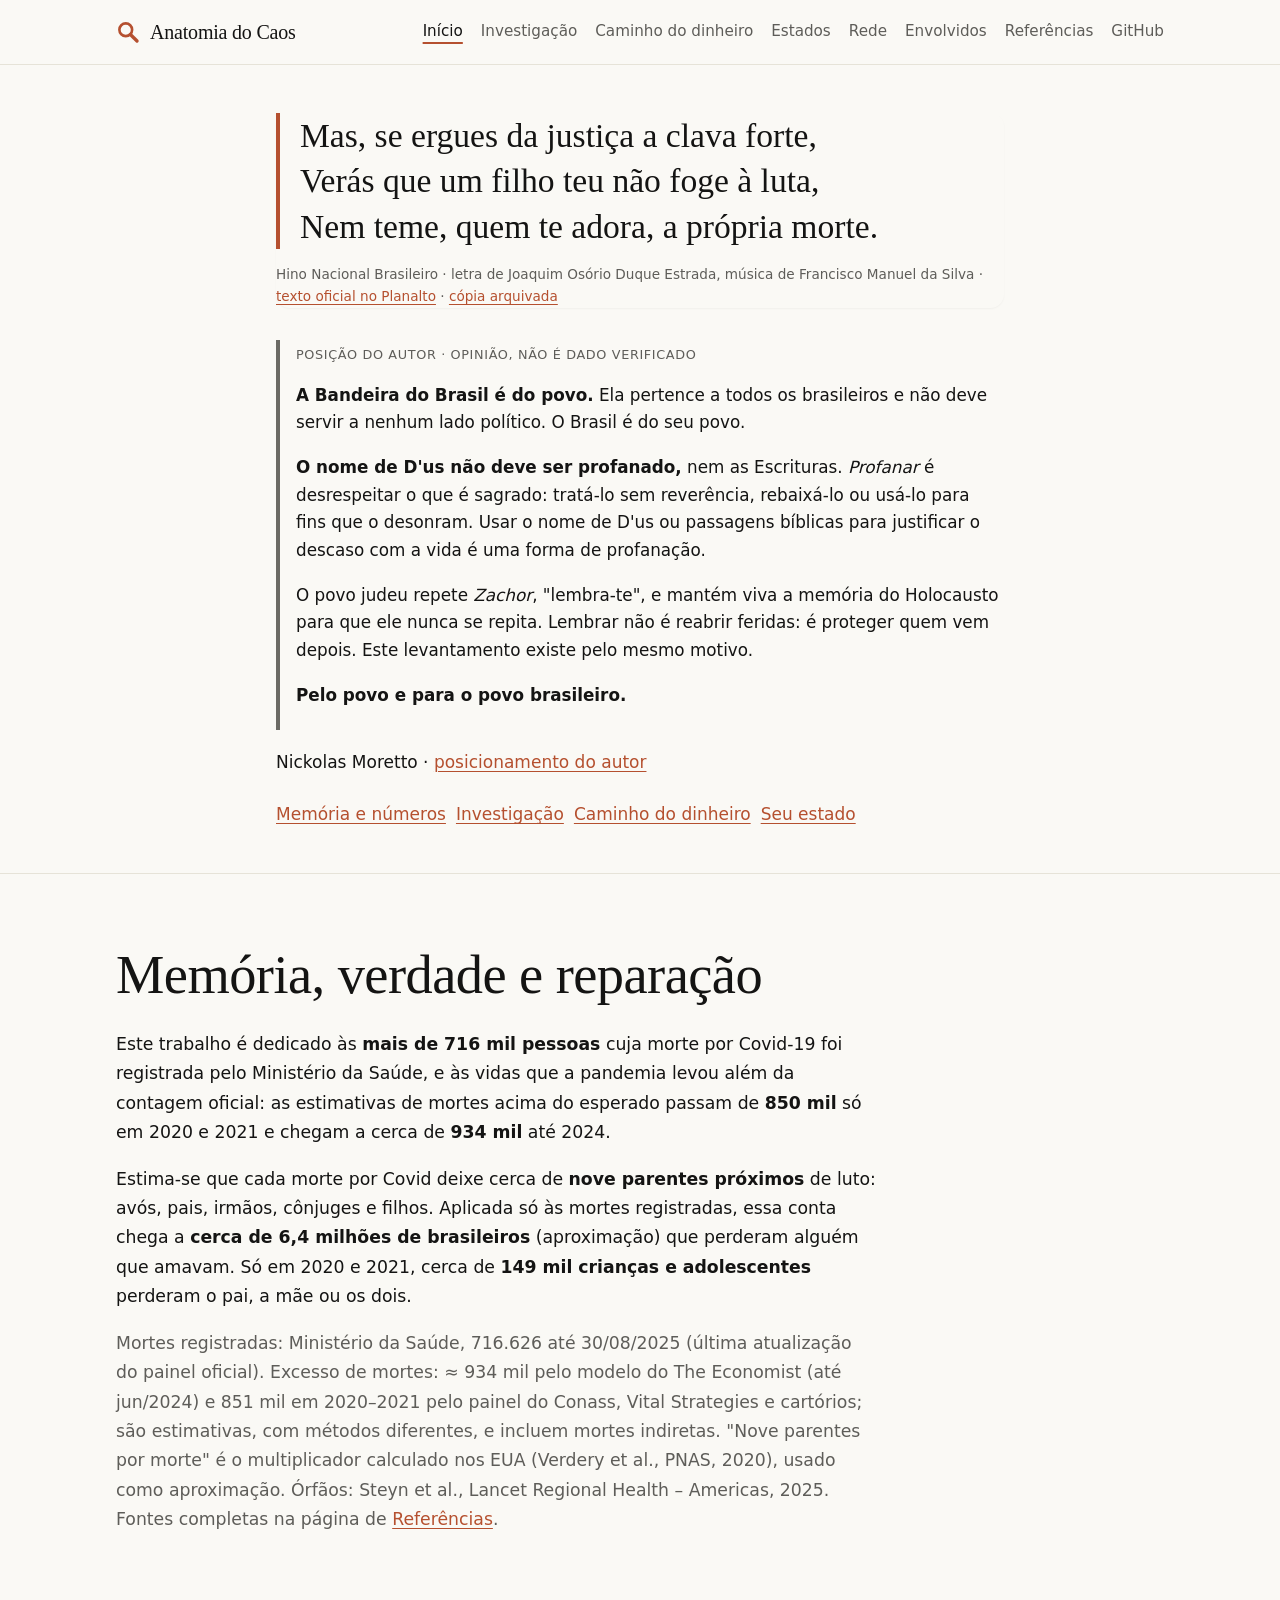
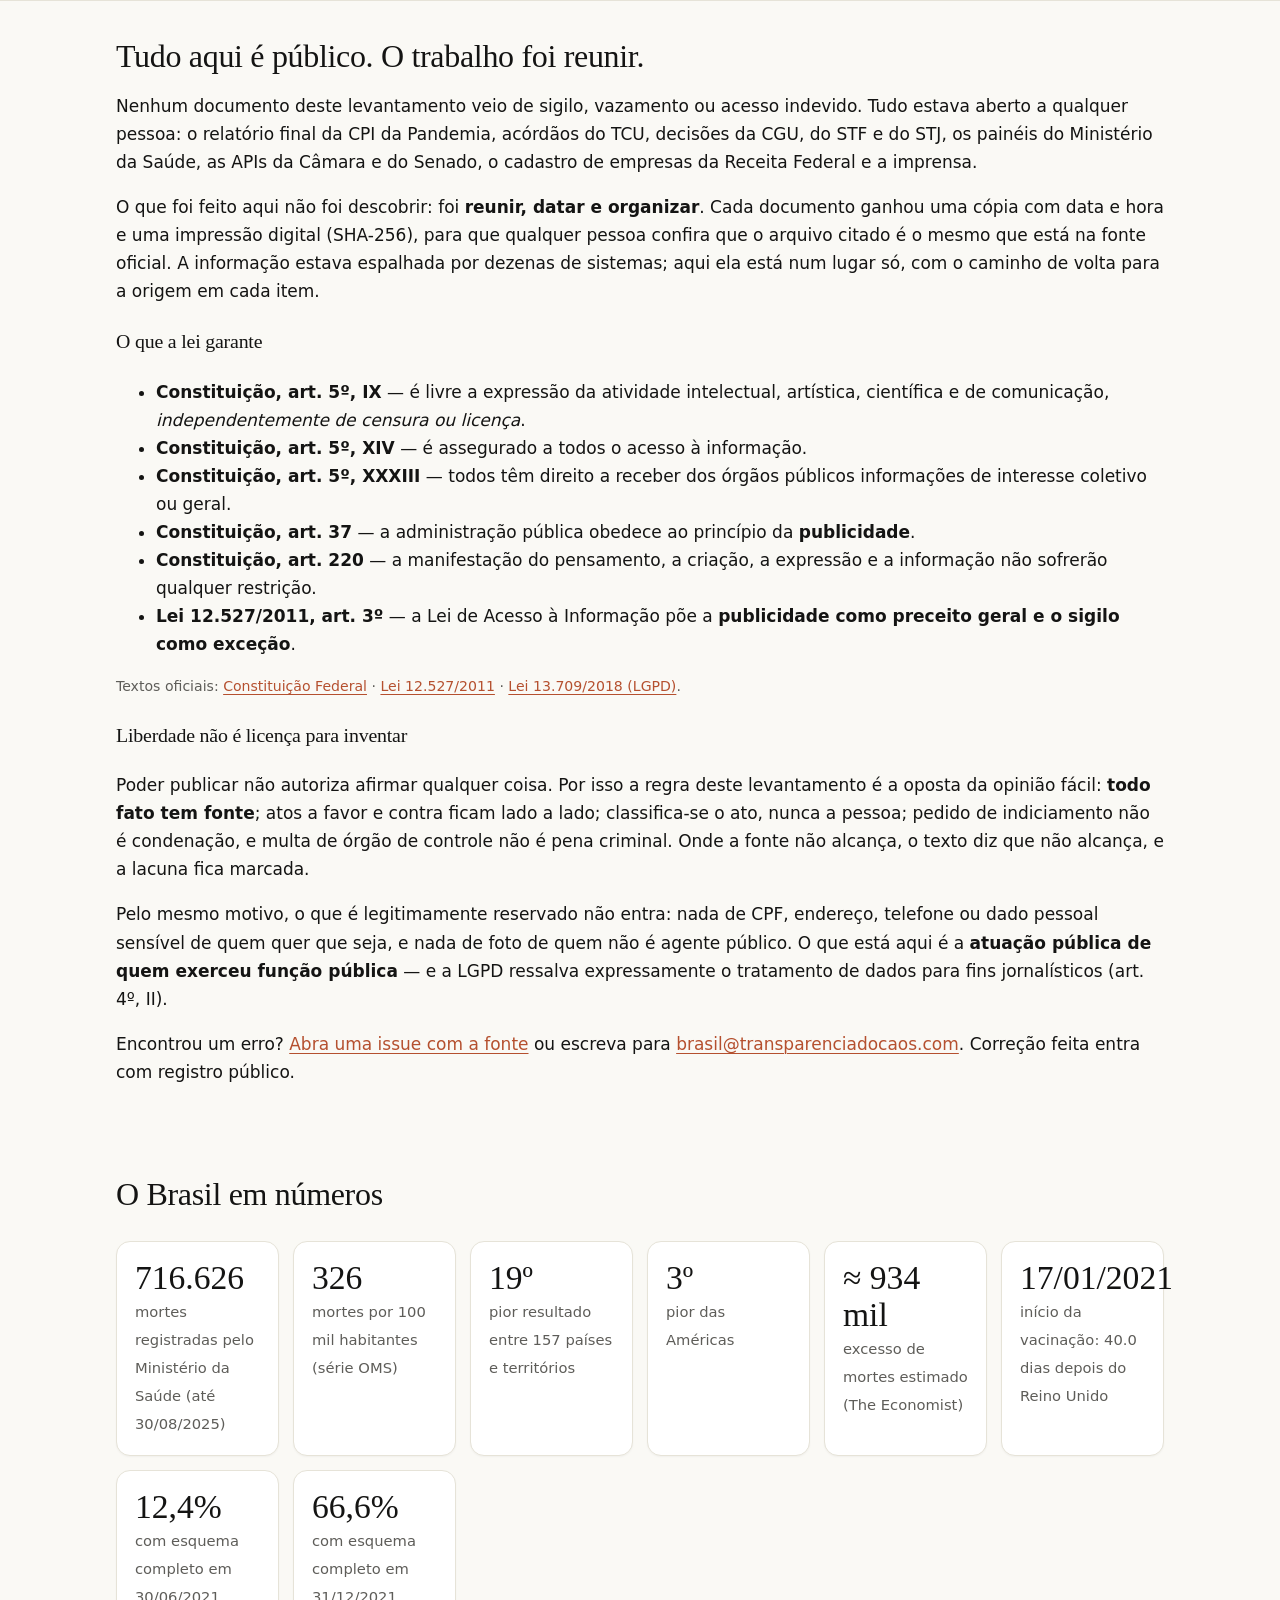
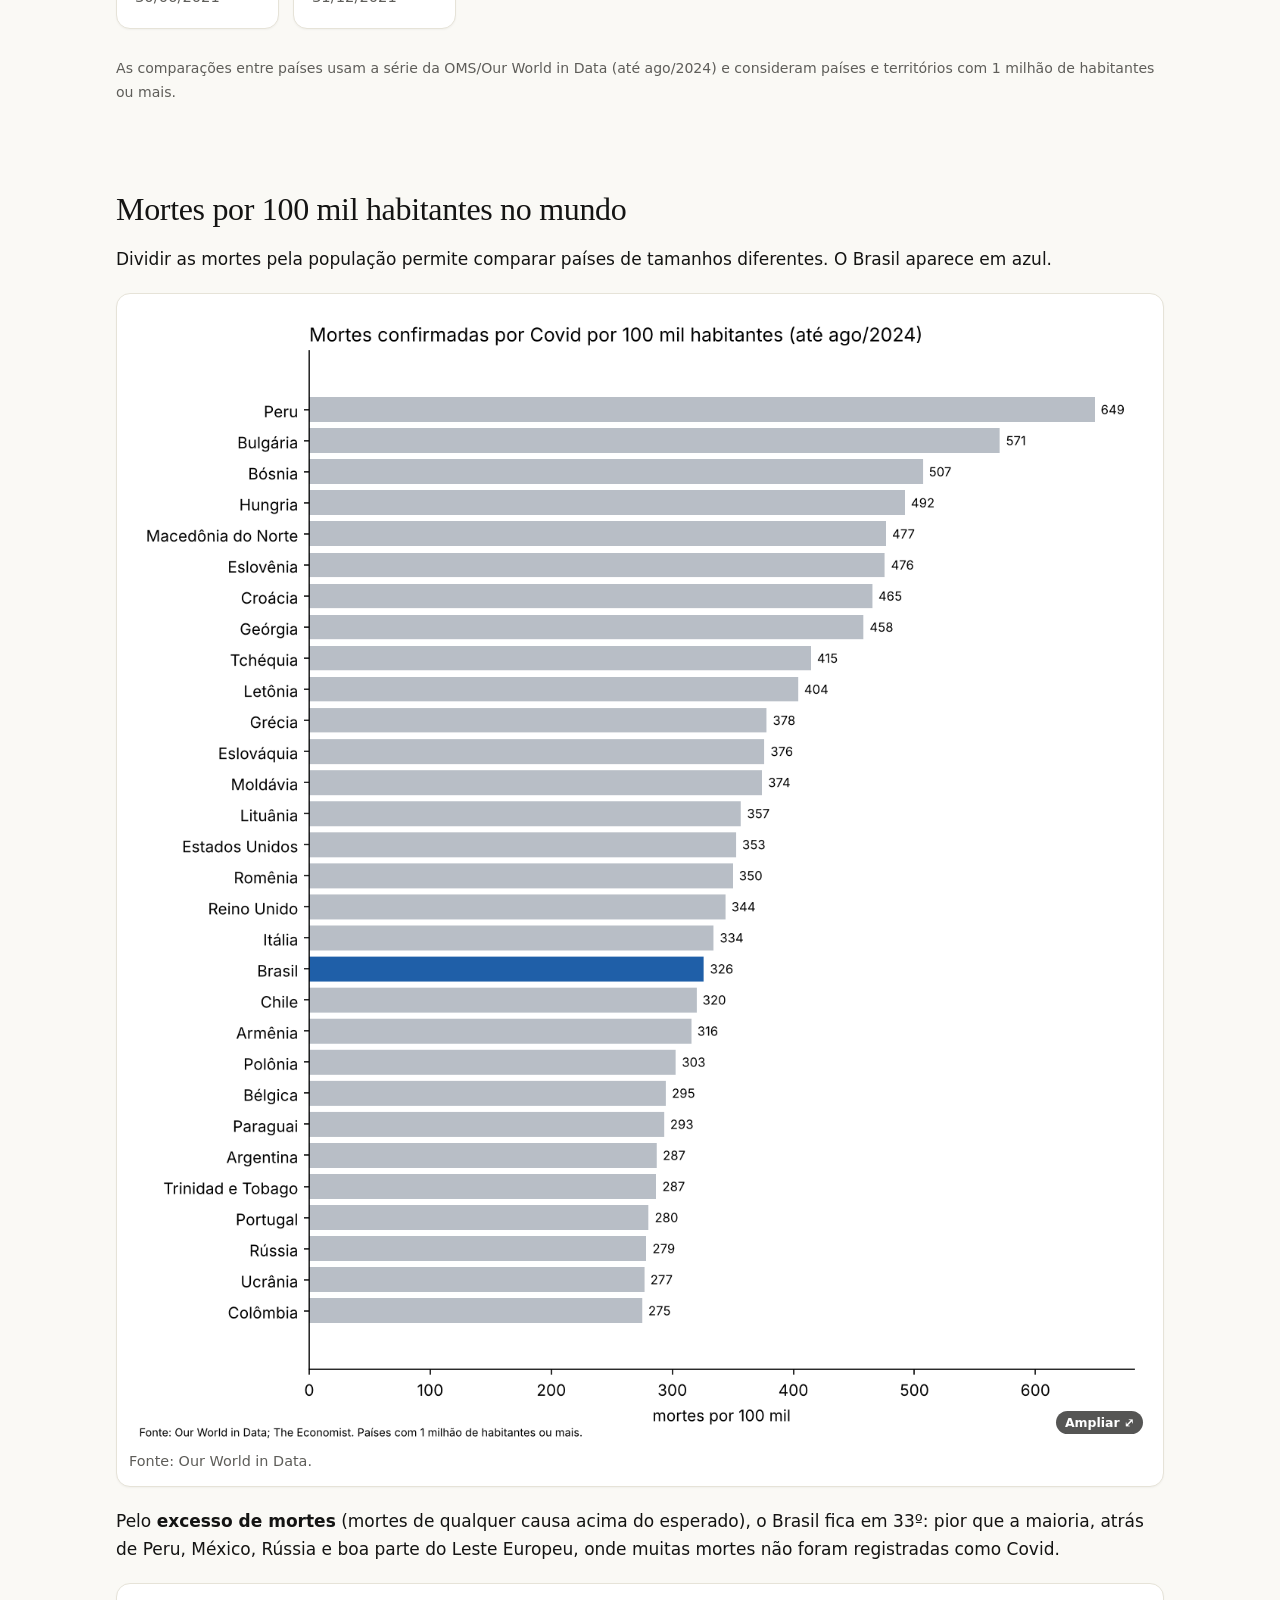
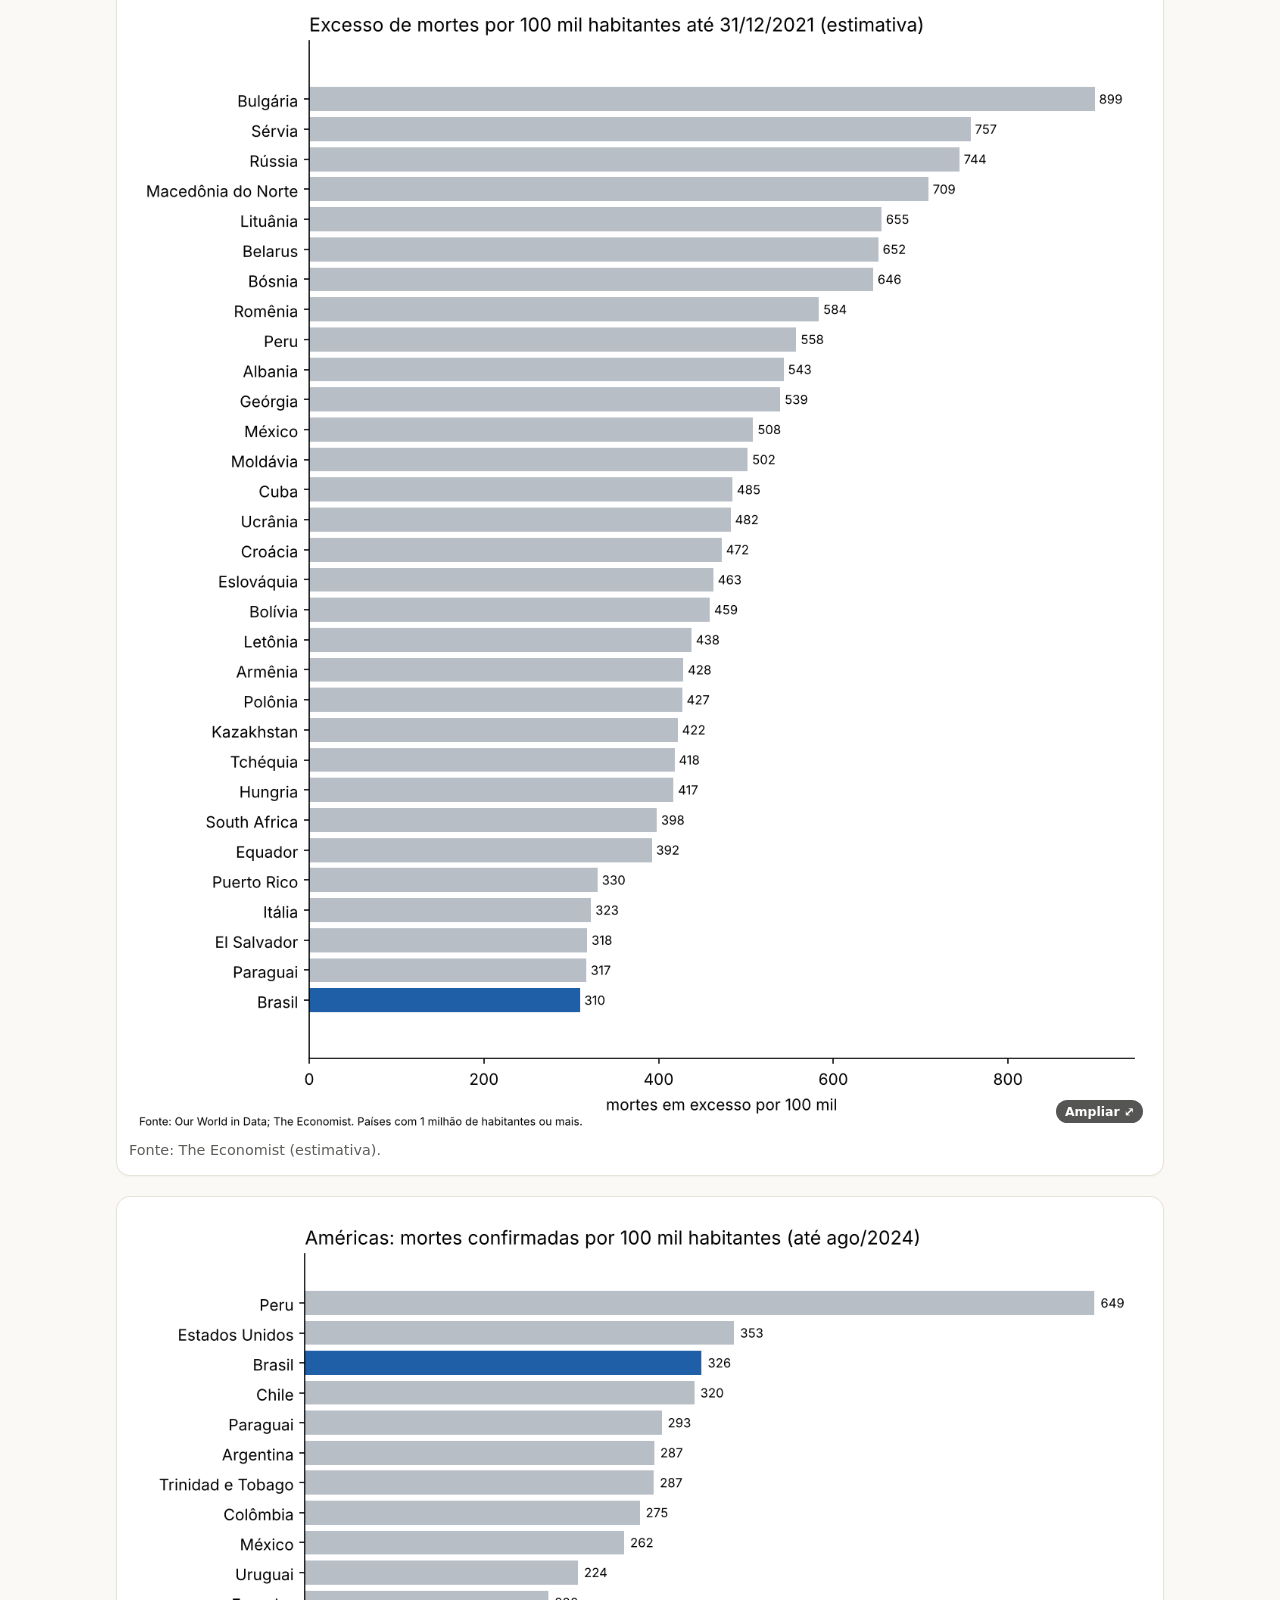
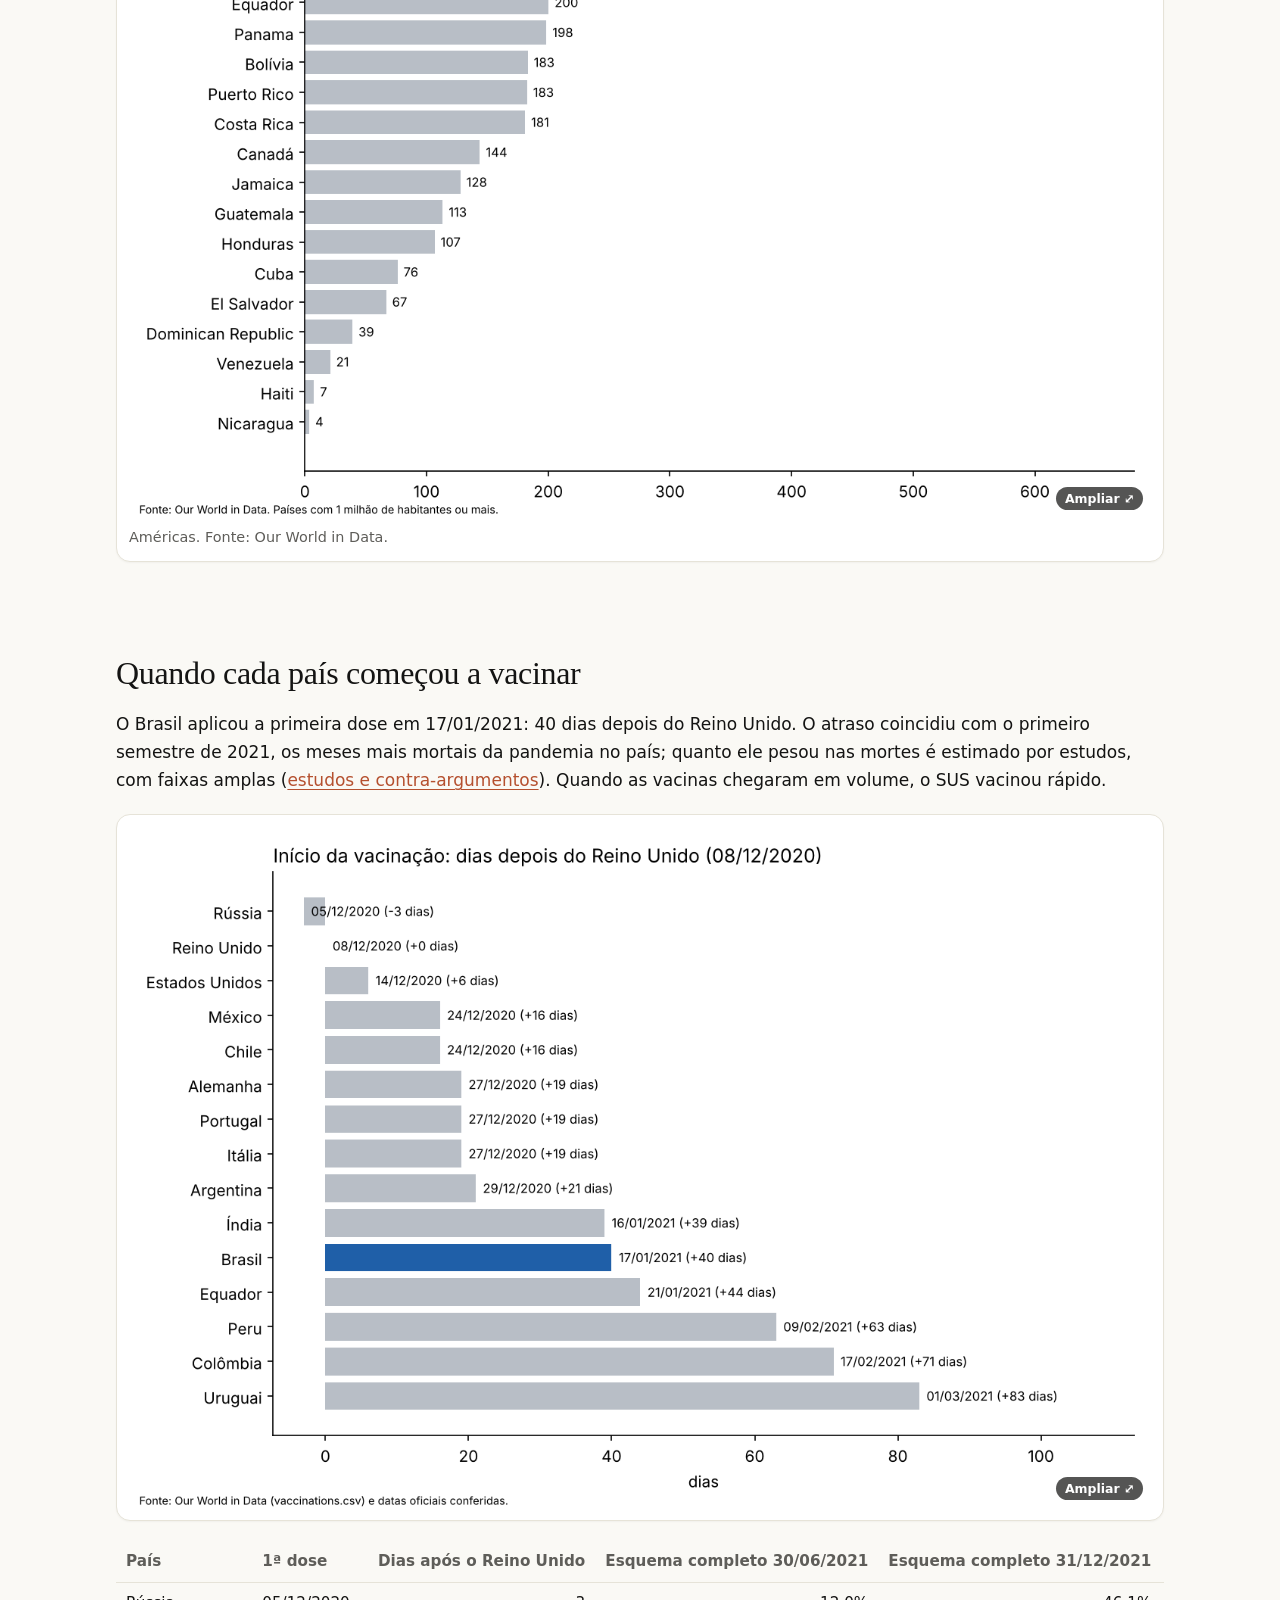
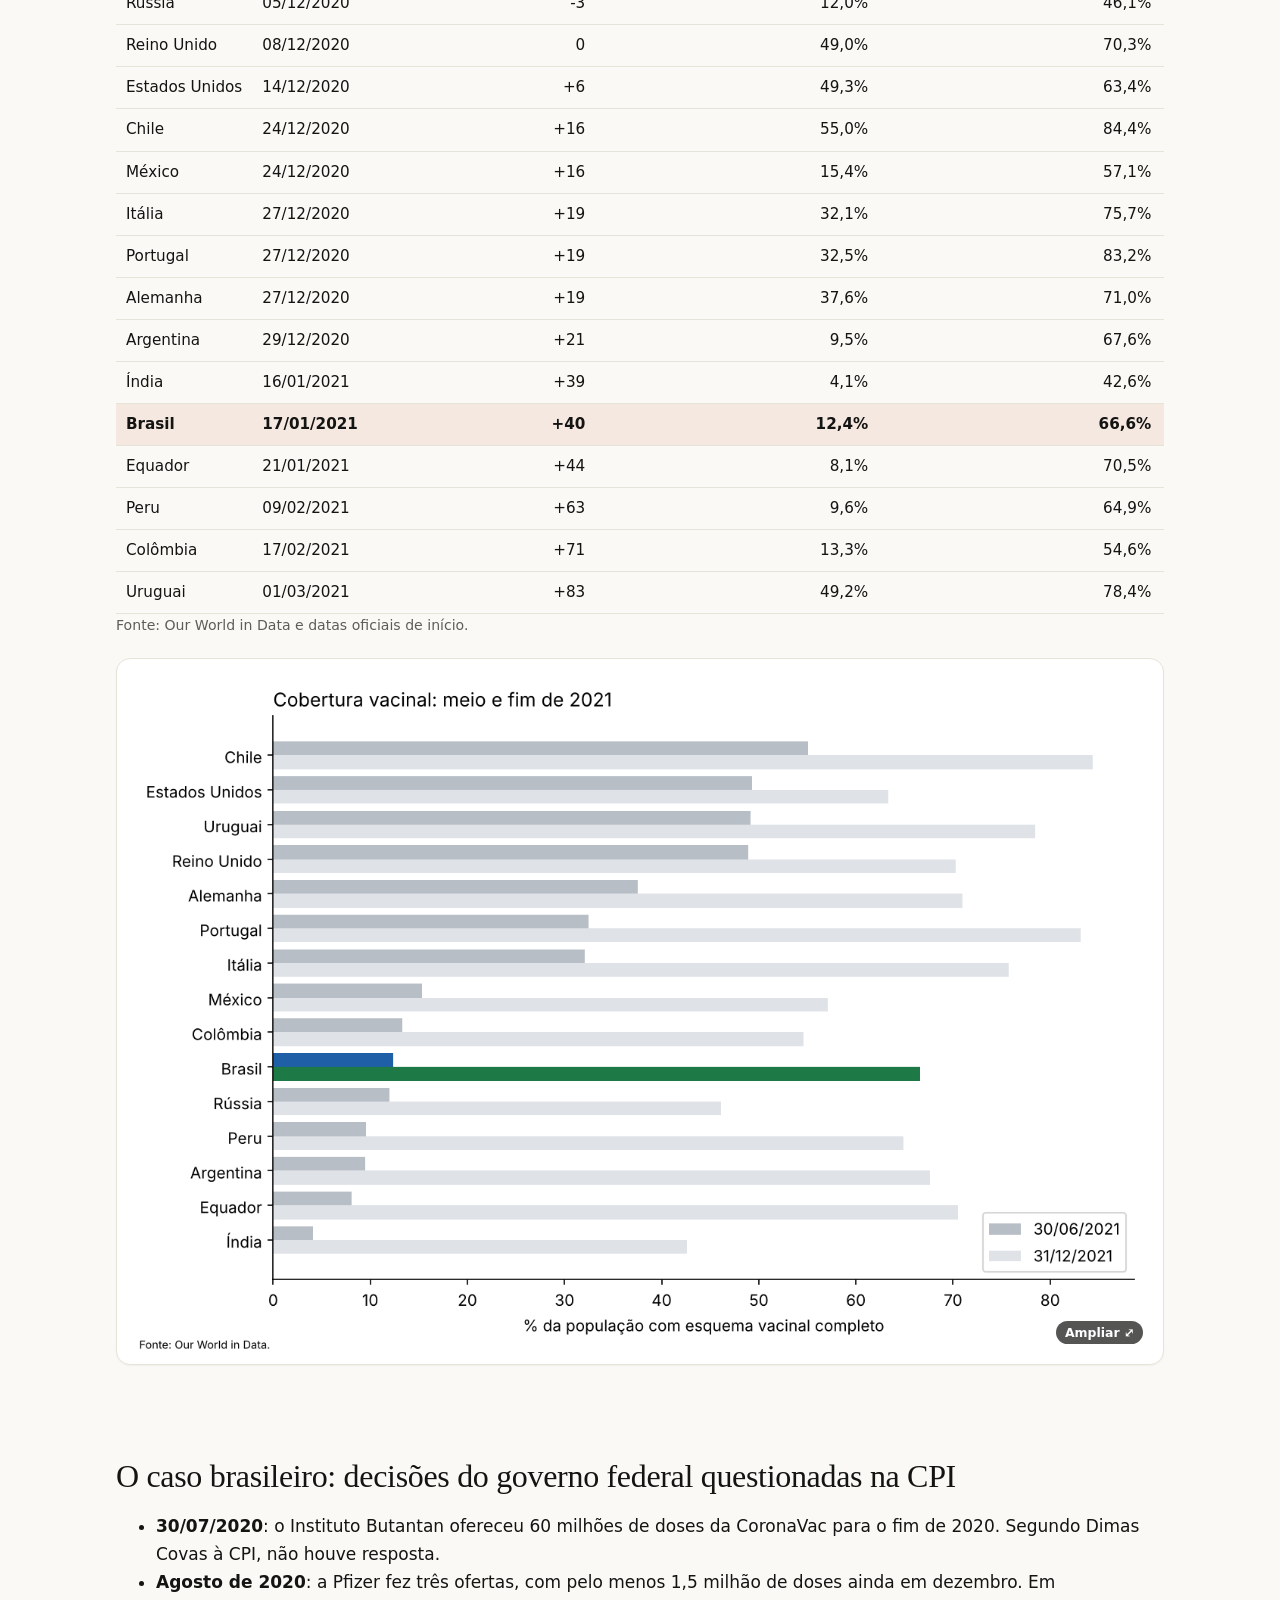
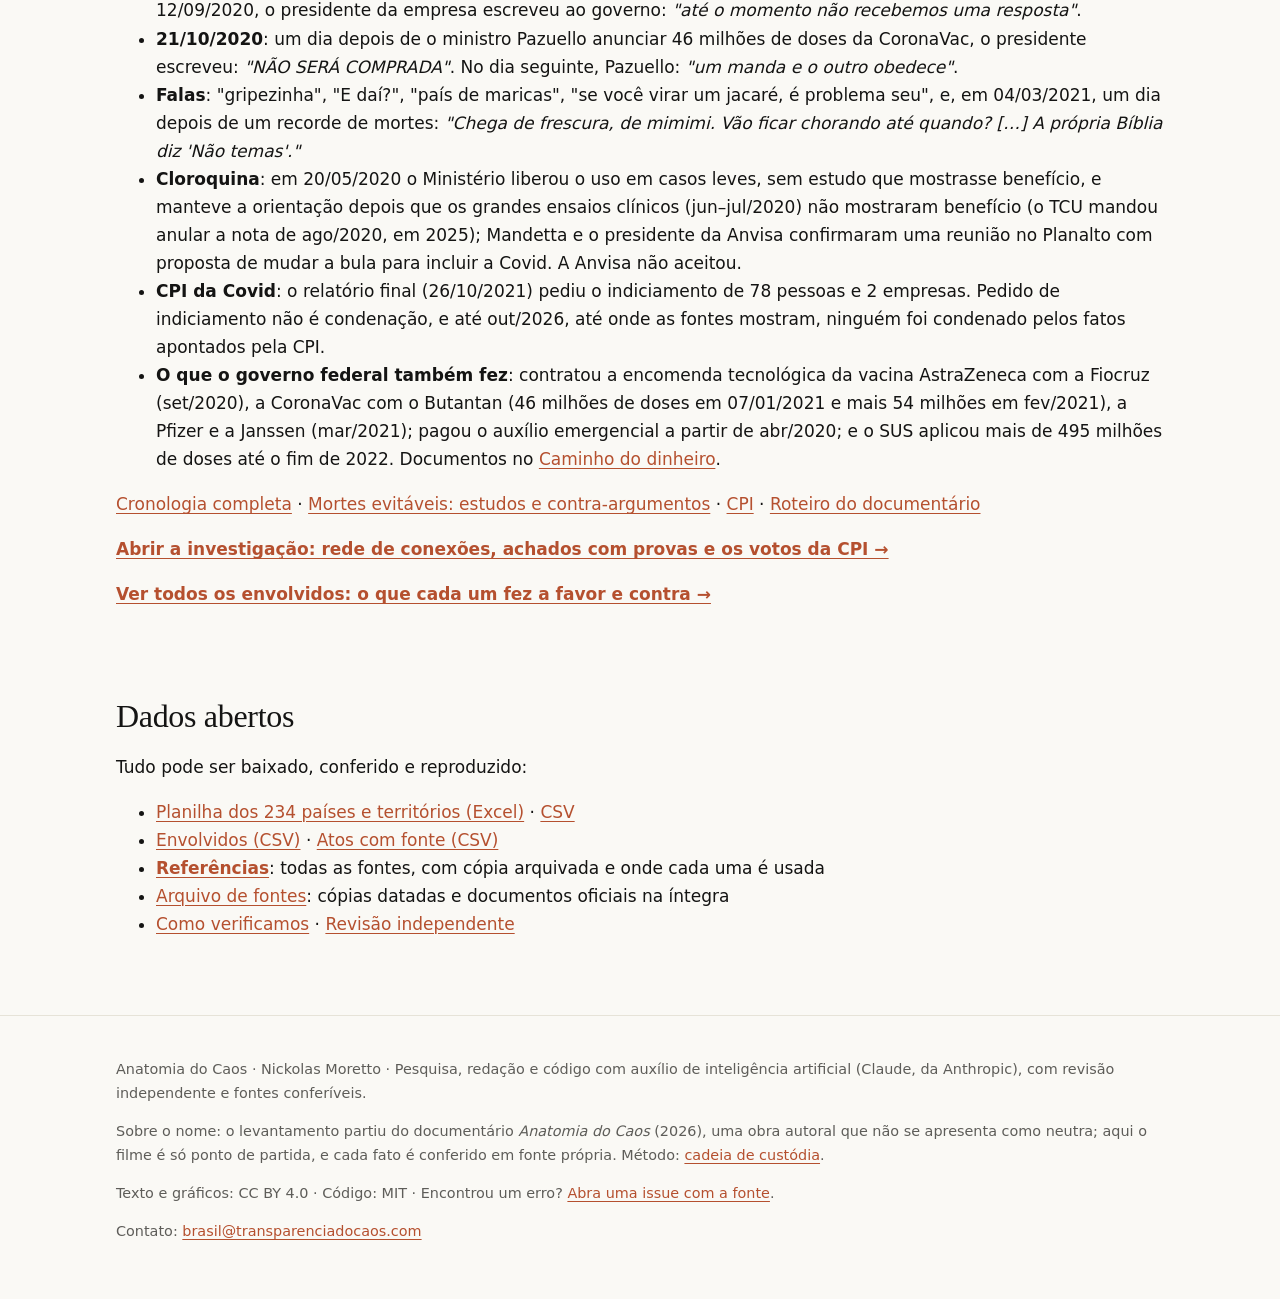
==== index.html @ c79d6301 "Home: seção sobre dados públicos, liberdade de expressão e de informação Responde ao ponto central d" ====
<!doctype html>
<html lang="pt-BR">
<head>
<meta charset="utf-8">
<meta name="viewport" content="width=device-width, initial-scale=1">
<title>Anatomia do Caos — a Covid-19 no Brasil em dados públicos</title>
<meta name="description" content="Memória, verdade e reparação: dados abertos, gráficos e fontes sobre a Covid-19 no Brasil e as decisões do governo federal na pandemia.">
<meta property="og:type" content="website">
<meta property="og:site_name" content="Anatomia do Caos">
<meta property="og:title" content="Anatomia do Caos — a Covid-19 no Brasil em dados públicos">
<meta property="og:description" content="Memória, verdade e reparação: dados abertos, gráficos e fontes sobre a Covid-19 no Brasil e as decisões do governo federal na pandemia.">
<meta property="og:url" content="https://transparenciadocaos.com/">
<meta property="og:image" content="https://transparenciadocaos.com/assets/marca/compartilhar.png">
<meta property="og:image:width" content="1200">
<meta property="og:image:height" content="630">
<meta property="og:image:alt" content="Lupa e o nome Anatomia do Caos sobre fundo claro">
<meta name="twitter:card" content="summary_large_image">
<link rel="canonical" href="https://transparenciadocaos.com/">
<link rel="icon" href="assets/marca/favicon.svg" type="image/svg+xml">
<link rel="stylesheet" href="assets/css/estilo.css">
<script type="application/ld+json">
{
 "@context": "https://schema.org",
 "@graph": [
  {
   "@type": "WebSite",
   "@id": "https://transparenciadocaos.com/#site",
   "url": "https://transparenciadocaos.com/",
   "name": "Anatomia do Caos",
   "alternateName": "Transparência do Caos",
   "inLanguage": "pt-BR",
   "description": "Memória, verdade e reparação: dados abertos, gráficos e fontes sobre a Covid-19 no Brasil e as decisões do governo federal na pandemia.",
   "publisher": {
    "@id": "https://transparenciadocaos.com/#org"
   }
  },
  {
   "@type": "Organization",
   "name": "Anatomia do Caos",
   "url": "https://transparenciadocaos.com/",
   "email": "brasil@transparenciadocaos.com",
   "logo": "https://transparenciadocaos.com/assets/marca/compartilhar.png",
   "sameAs": [
    "https://github.com/nk-ls/anatomia-do-caos",
    "https://github.com/nk-ls/anatomia-do-caos-fontes"
   ],
   "@id": "https://transparenciadocaos.com/#org",
   "founder": {
    "@type": "Person",
    "name": "Nickolas Moretto",
    "url": "https://github.com/nk-ls",
    "email": "brasil@transparenciadocaos.com"
   }
  },
  {
   "@type": "Dataset",
   "name": "Anatomia do Caos — dados abertos da Covid-19 no Brasil",
   "description": "Pessoas, atos com fonte, rede de conexões, caminho do dinheiro, empresas (Receita Federal), mortes e vacinação por estado. Cada dado tem fonte pública e cópia arquivada com SHA-256.",
   "url": "https://transparenciadocaos.com/",
   "license": "https://github.com/nk-ls/anatomia-do-caos",
   "creator": {
    "@type": "Person",
    "name": "Nickolas Moretto",
    "url": "https://github.com/nk-ls",
    "email": "brasil@transparenciadocaos.com"
   },
   "isAccessibleForFree": true,
   "inLanguage": "pt-BR",
   "spatialCoverage": "Brasil",
   "temporalCoverage": "2020/2025",
   "dateModified": "2026-10-25",
   "distribution": [
    {
     "@type": "DataDownload",
     "encodingFormat": "text/csv",
     "contentUrl": "https://transparenciadocaos.com/dados/atos.csv"
    },
    {
     "@type": "DataDownload",
     "encodingFormat": "text/csv",
     "contentUrl": "https://transparenciadocaos.com/dados/pessoas.csv"
    },
    {
     "@type": "DataDownload",
     "encodingFormat": "text/csv",
     "contentUrl": "https://transparenciadocaos.com/dados/estados.csv"
    },
    {
     "@type": "DataDownload",
     "encodingFormat": "text/csv",
     "contentUrl": "https://transparenciadocaos.com/dados/fontes.csv"
    },
    {
     "@type": "DataDownload",
     "encodingFormat": "application/json",
     "contentUrl": "https://transparenciadocaos.com/dados/dinheiro.json"
    },
    {
     "@type": "DataDownload",
     "encodingFormat": "application/json",
     "contentUrl": "https://transparenciadocaos.com/dados/rede.json"
    },
    {
     "@type": "DataDownload",
     "encodingFormat": "application/json",
     "contentUrl": "https://transparenciadocaos.com/dados/empresas.json"
    }
   ]
  }
 ]
}
</script>
</head>
<body>
<header class="topo">
  <div class="conteiner">
    <a class="marca" href="index.html">Anatomia do Caos</a>
    <nav class="nav" aria-label="Principal">
      <a href="index.html" aria-current="page">Início</a>
      <a href="investigacao.html">Investigação</a>
      <a href="dinheiro.html">Caminho do dinheiro</a>
      <a href="estados.html">Estados</a>
      <a href="rede.html">Rede</a>
      <a href="envolvidos.html">Envolvidos</a>
      <a href="referencias.html">Referências</a>
      <a href="https://github.com/nk-ls/anatomia-do-caos">GitHub</a>
    </nav>
  </div>
</header>

<main>
<section class="abertura" aria-label="Abertura">
  <div class="conteiner">
    <figure class="hino">
      <blockquote lang="pt-BR">
        <p>Mas, se ergues da justiça a clava forte,<br>
        Verás que um filho teu não foge à luta,<br>
        Nem teme, quem te adora, a própria morte.</p>
      </blockquote>
      <figcaption>Hino Nacional Brasileiro · letra de Joaquim Osório Duque Estrada, música de Francisco Manuel da Silva · <a href="https://www.planalto.gov.br/ccivil_03/constituicao/hino.htm">texto oficial no Planalto</a> · <a href="https://github.com/nk-ls/anatomia-do-caos-fontes/tree/main/arquivo/planalto-gov-br-ccivil-03-constituicao-hino-htm-c3f21cdc">cópia arquivada</a></figcaption>
    </figure>
    <div class="opiniao" role="note"><p class="opiniao-rotulo">Posição do autor · opinião, não é dado verificado</p>
    <p><strong>A Bandeira do Brasil é do povo.</strong> Ela pertence a todos os brasileiros e não deve servir a nenhum lado político. O Brasil é do seu povo.</p>
    <p><strong>O nome de D'us não deve ser profanado,</strong> nem as Escrituras. <em>Profanar</em> é desrespeitar o que é sagrado: tratá-lo sem reverência, rebaixá-lo ou usá-lo para fins que o desonram. Usar o nome de D'us ou passagens bíblicas para justificar o descaso com a vida é uma forma de profanação.</p>
    <p>O povo judeu repete <em>Zachor</em>, "lembra-te", e mantém viva a memória do Holocausto para que ele nunca se repita. Lembrar não é reabrir feridas: é proteger quem vem depois. Este levantamento existe pelo mesmo motivo.</p>
    <p><strong>Pelo povo e para o povo brasileiro.</strong></p>
    </div>
    <p class="assinatura">Nickolas Moretto · <a href="https://github.com/nk-ls/anatomia-do-caos/blob/main/docs/posicionamento-do-autor.md">posicionamento do autor</a></p>
    <p class="abertura-acoes"><a class="botao-claro" href="#memoria">Memória e números</a> <a class="botao-claro" href="investigacao.html">Investigação</a> <a class="botao-claro" href="dinheiro.html">Caminho do dinheiro</a> <a class="botao-claro" href="estados.html">Seu estado</a></p>
  </div>
</section>

<div class="memoria" id="memoria">
  <div class="conteiner">
    <h1>Memória, verdade e reparação</h1>
    <p>Este trabalho é dedicado às <strong>mais de 716 mil pessoas</strong> cuja morte por Covid-19 foi registrada pelo Ministério da Saúde, e às vidas que a pandemia levou além da contagem oficial: as estimativas de mortes acima do esperado passam de <strong>850 mil</strong> só em 2020 e 2021 e chegam a cerca de <strong>934 mil</strong> até 2024.</p>
    <p>Estima-se que cada morte por Covid deixe cerca de <strong>nove parentes próximos</strong> de luto: avós, pais, irmãos, cônjuges e filhos. Aplicada só às mortes registradas, essa conta chega a <strong>cerca de 6,4 milhões de brasileiros</strong> (aproximação) que perderam alguém que amavam. Só em 2020 e 2021, cerca de <strong>149 mil crianças e adolescentes</strong> perderam o pai, a mãe ou os dois.</p>
    <p class="nota">Mortes registradas: Ministério da Saúde, 716.626 até 30/08/2025 (última atualização do painel oficial). Excesso de mortes: ≈ 934 mil pelo modelo do The Economist (até jun/2024) e 851 mil em 2020–2021 pelo painel do Conass, Vital Strategies e cartórios; são estimativas, com métodos diferentes, e incluem mortes indiretas. "Nove parentes por morte" é o multiplicador calculado nos EUA (Verdery et al., PNAS, 2020), usado como aproximação. Órfãos: Steyn et al., Lancet Regional Health – Americas, 2025. Fontes completas na página de <a href="referencias.html">Referências</a>.</p>
  </div>
</div>

<div class="conteiner">
  <section id="publico" aria-labelledby="t-publico">
    <h2 id="t-publico">Tudo aqui &eacute; p&uacute;blico. O trabalho foi reunir.</h2>

    <p>Nenhum documento deste levantamento veio de sigilo, vazamento ou acesso indevido. Tudo estava aberto a qualquer pessoa: o relat&oacute;rio final da CPI da Pandemia, ac&oacute;rd&atilde;os do TCU, decis&otilde;es da CGU, do STF e do STJ, os pain&eacute;is do Minist&eacute;rio da Sa&uacute;de, as APIs da C&acirc;mara e do Senado, o cadastro de empresas da Receita Federal e a imprensa.</p>

    <p>O que foi feito aqui n&atilde;o foi descobrir: foi <strong>reunir, datar e organizar</strong>. Cada documento ganhou uma c&oacute;pia com data e hora e uma impress&atilde;o digital (SHA-256), para que qualquer pessoa confira que o arquivo citado &eacute; o mesmo que est&aacute; na fonte oficial. A informa&ccedil;&atilde;o estava espalhada por dezenas de sistemas; aqui ela est&aacute; num lugar s&oacute;, com o caminho de volta para a origem em cada item.</p>

    <h3>O que a lei garante</h3>

    <ul>
      <li><strong>Constitui&ccedil;&atilde;o, art. 5&ordm;, IX</strong> &mdash; &eacute; livre a express&atilde;o da atividade intelectual, art&iacute;stica, cient&iacute;fica e de comunica&ccedil;&atilde;o, <em>independentemente de censura ou licen&ccedil;a</em>.</li>
      <li><strong>Constitui&ccedil;&atilde;o, art. 5&ordm;, XIV</strong> &mdash; &eacute; assegurado a todos o acesso &agrave; informa&ccedil;&atilde;o.</li>
      <li><strong>Constitui&ccedil;&atilde;o, art. 5&ordm;, XXXIII</strong> &mdash; todos t&ecirc;m direito a receber dos &oacute;rg&atilde;os p&uacute;blicos informa&ccedil;&otilde;es de interesse coletivo ou geral.</li>
      <li><strong>Constitui&ccedil;&atilde;o, art. 37</strong> &mdash; a administra&ccedil;&atilde;o p&uacute;blica obedece ao princ&iacute;pio da <strong>publicidade</strong>.</li>
      <li><strong>Constitui&ccedil;&atilde;o, art. 220</strong> &mdash; a manifesta&ccedil;&atilde;o do pensamento, a cria&ccedil;&atilde;o, a express&atilde;o e a informa&ccedil;&atilde;o n&atilde;o sofrer&atilde;o qualquer restri&ccedil;&atilde;o.</li>
      <li><strong>Lei 12.527/2011, art. 3&ordm;</strong> &mdash; a Lei de Acesso &agrave; Informa&ccedil;&atilde;o p&otilde;e a <strong>publicidade como preceito geral e o sigilo como exce&ccedil;&atilde;o</strong>.</li>
    </ul>

    <p class="nota">Textos oficiais: <a href="https://www.planalto.gov.br/ccivil_03/constituicao/constituicao.htm">Constitui&ccedil;&atilde;o Federal</a> &middot; <a href="https://www.planalto.gov.br/ccivil_03/_ato2011-2014/2011/lei/l12527.htm">Lei 12.527/2011</a> &middot; <a href="https://www.planalto.gov.br/ccivil_03/_ato2015-2018/2018/lei/l13709.htm">Lei 13.709/2018 (LGPD)</a>.</p>

    <h3>Liberdade n&atilde;o &eacute; licen&ccedil;a para inventar</h3>

    <p>Poder publicar n&atilde;o autoriza afirmar qualquer coisa. Por isso a regra deste levantamento &eacute; a oposta da opini&atilde;o f&aacute;cil: <strong>todo fato tem fonte</strong>; atos a favor e contra ficam lado a lado; classifica-se o ato, nunca a pessoa; pedido de indiciamento n&atilde;o &eacute; condena&ccedil;&atilde;o, e multa de &oacute;rg&atilde;o de controle n&atilde;o &eacute; pena criminal. Onde a fonte n&atilde;o alcan&ccedil;a, o texto diz que n&atilde;o alcan&ccedil;a, e a lacuna fica marcada.</p>

    <p>Pelo mesmo motivo, o que &eacute; legitimamente reservado n&atilde;o entra: nada de CPF, endere&ccedil;o, telefone ou dado pessoal sens&iacute;vel de quem quer que seja, e nada de foto de quem n&atilde;o &eacute; agente p&uacute;blico. O que est&aacute; aqui &eacute; a <strong>atua&ccedil;&atilde;o p&uacute;blica de quem exerceu fun&ccedil;&atilde;o p&uacute;blica</strong> &mdash; e a LGPD ressalva expressamente o tratamento de dados para fins jornal&iacute;sticos (art. 4&ordm;, II).</p>

    <p>Encontrou um erro? <a href="https://github.com/nk-ls/anatomia-do-caos/issues">Abra uma issue com a fonte</a> ou escreva para <a href="mailto:brasil@transparenciadocaos.com">brasil@transparenciadocaos.com</a>. Correção feita entra com registro público.</p>
  </section>

  <section aria-labelledby="t-numeros">
    <h2 id="t-numeros">O Brasil em números</h2>
    <div class="numeros" id="numeros"><p class="nota">Carregando dados…</p></div>
    <p class="nota">As comparações entre países usam a série da OMS/Our World in Data (até ago/2024) e consideram países e territórios com 1 milhão de habitantes ou mais.</p>
  </section>

  <section aria-labelledby="t-mundo">
    <h2 id="t-mundo">Mortes por 100 mil habitantes no mundo</h2>
    <p>Dividir as mortes pela população permite comparar países de tamanhos diferentes. O Brasil aparece em azul.</p>
    <figure><a class="ampliar" href="imagem.html?grafico=01_mortes_100k_ranking" title="Abrir a imagem em tamanho grande"><img src="graficos/01_mortes_100k_ranking.png" alt="Ranking dos 30 países com mais mortes confirmadas por Covid por 100 mil habitantes; o Brasil aparece em 19º, com 326." loading="lazy"></a><figcaption>Fonte: Our World in Data.</figcaption></figure>
    <p>Pelo <strong>excesso de mortes</strong> (mortes de qualquer causa acima do esperado), o Brasil fica em 33º: pior que a maioria, atrás de Peru, México, Rússia e boa parte do Leste Europeu, onde muitas mortes não foram registradas como Covid.</p>
    <figure><a class="ampliar" href="imagem.html?grafico=02_excesso_100k_2021" title="Abrir a imagem em tamanho grande"><img src="graficos/02_excesso_100k_2021.png" alt="Ranking de excesso de mortes por 100 mil habitantes até o fim de 2021; o Brasil aparece em 33º." loading="lazy"></a><figcaption>Fonte: The Economist (estimativa).</figcaption></figure>
    <figure><a class="ampliar" href="imagem.html?grafico=05_americas_mortes_100k" title="Abrir a imagem em tamanho grande"><img src="graficos/05_americas_mortes_100k.png" alt="Mortes confirmadas por 100 mil habitantes nas Américas; o Brasil é o 3º, depois de Peru e Estados Unidos." loading="lazy"></a><figcaption>Américas. Fonte: Our World in Data.</figcaption></figure>
  </section>

  <section aria-labelledby="t-vacina">
    <h2 id="t-vacina">Quando cada país começou a vacinar</h2>
    <p>O Brasil aplicou a primeira dose em 17/01/2021: 40 dias depois do Reino Unido. O atraso coincidiu com o primeiro semestre de 2021, os meses mais mortais da pandemia no país; quanto ele pesou nas mortes é estimado por estudos, com faixas amplas (<a href="https://github.com/nk-ls/anatomia-do-caos/blob/main/docs/estudos.md">estudos e contra-argumentos</a>). Quando as vacinas chegaram em volume, o SUS vacinou rápido.</p>
    <figure><a class="ampliar" href="imagem.html?grafico=03_inicio_vacinacao" title="Abrir a imagem em tamanho grande"><img src="graficos/03_inicio_vacinacao.png" alt="Dias entre o início da vacinação no Reino Unido e em cada país; o Brasil começou 40 dias depois." loading="lazy"></a></figure>
    <div class="rolagem"><table id="tabela-vacina"><caption class="nota" style="caption-side:bottom;text-align:left">Fonte: Our World in Data e datas oficiais de início.</caption></table></div>
    <figure><a class="ampliar" href="imagem.html?grafico=04_cobertura_vacinal_2021" title="Abrir a imagem em tamanho grande"><img src="graficos/04_cobertura_vacinal_2021.png" alt="Porcentagem da população com esquema vacinal completo em 30/06/2021 e 31/12/2021." loading="lazy"></a></figure>
  </section>

  <section aria-labelledby="t-caso">
    <h2 id="t-caso">O caso brasileiro: decisões do governo federal questionadas na CPI</h2>
    <ul>
      <li><strong>30/07/2020</strong>: o Instituto Butantan ofereceu 60 milhões de doses da CoronaVac para o fim de 2020. Segundo Dimas Covas à CPI, não houve resposta.</li>
      <li><strong>Agosto de 2020</strong>: a Pfizer fez três ofertas, com pelo menos 1,5 milhão de doses ainda em dezembro. Em 12/09/2020, o presidente da empresa escreveu ao governo: <em>"até o momento não recebemos uma resposta"</em>.</li>
      <li><strong>21/10/2020</strong>: um dia depois de o ministro Pazuello anunciar 46 milhões de doses da CoronaVac, o presidente escreveu: <em>"NÃO SERÁ COMPRADA"</em>. No dia seguinte, Pazuello: <em>"um manda e o outro obedece"</em>.</li>
      <li><strong>Falas</strong>: "gripezinha", "E daí?", "país de maricas", "se você virar um jacaré, é problema seu", e, em 04/03/2021, um dia depois de um recorde de mortes: <em>"Chega de frescura, de mimimi. Vão ficar chorando até quando? […] A própria Bíblia diz 'Não temas'."</em></li>
      <li><strong>Cloroquina</strong>: em 20/05/2020 o Ministério liberou o uso em casos leves, sem estudo que mostrasse benefício, e manteve a orientação depois que os grandes ensaios clínicos (jun–jul/2020) não mostraram benefício (o TCU mandou anular a nota de ago/2020, em 2025); Mandetta e o presidente da Anvisa confirmaram uma reunião no Planalto com proposta de mudar a bula para incluir a Covid. A Anvisa não aceitou.</li>
      <li><strong>CPI da Covid</strong>: o relatório final (26/10/2021) pediu o indiciamento de 78 pessoas e 2 empresas. Pedido de indiciamento não é condenação, e até out/2026, até onde as fontes mostram, ninguém foi condenado pelos fatos apontados pela CPI.</li>
    <li><strong>O que o governo federal também fez</strong>: contratou a encomenda tecnológica da vacina AstraZeneca com a Fiocruz (set/2020), a CoronaVac com o Butantan (46 milhões de doses em 07/01/2021 e mais 54 milhões em fev/2021), a Pfizer e a Janssen (mar/2021); pagou o auxílio emergencial a partir de abr/2020; e o SUS aplicou mais de 495 milhões de doses até o fim de 2022. Documentos no <a href="dinheiro.html#quanto">Caminho do dinheiro</a>.</li>
    </ul>
    <p>
      <a href="https://github.com/nk-ls/anatomia-do-caos/blob/main/docs/cronologia.md">Cronologia completa</a> ·
      <a href="https://github.com/nk-ls/anatomia-do-caos/blob/main/docs/estudos.md">Mortes evitáveis: estudos e contra-argumentos</a> ·
      <a href="https://github.com/nk-ls/anatomia-do-caos/blob/main/docs/cpi.md">CPI</a> ·
      <a href="https://github.com/nk-ls/anatomia-do-caos/blob/main/docs/documentario.md">Roteiro do documentário</a>
    </p>
    <p><a href="investigacao.html"><strong>Abrir a investigação: rede de conexões, achados com provas e os votos da CPI →</strong></a></p>
    <p><a href="envolvidos.html"><strong>Ver todos os envolvidos: o que cada um fez a favor e contra →</strong></a></p>
  </section>

  <section id="dados" aria-labelledby="t-dados">
    <h2 id="t-dados">Dados abertos</h2>
    <p>Tudo pode ser baixado, conferido e reproduzido:</p>
    <ul>
      <li><a href="dados/covid_paises.xlsx">Planilha dos 234 países e territórios (Excel)</a> · <a href="dados/covid_paises.csv">CSV</a></li>
      <li><a href="dados/pessoas.csv">Envolvidos (CSV)</a> · <a href="dados/atos.csv">Atos com fonte (CSV)</a></li>
      <li><a href="referencias.html"><strong>Referências</strong></a>: todas as fontes, com cópia arquivada e onde cada uma é usada</li>
      <li><a href="https://github.com/nk-ls/anatomia-do-caos-fontes">Arquivo de fontes</a>: cópias datadas e documentos oficiais na íntegra</li>
      <li><a href="https://github.com/nk-ls/anatomia-do-caos/blob/main/docs/verificacao.md">Como verificamos</a> · <a href="https://github.com/nk-ls/anatomia-do-caos/blob/main/docs/revisao.md">Revisão independente</a></li>
    </ul>
  </section>
</div>
</main>

<footer class="rodape">
  <div class="conteiner">
    <p>Anatomia do Caos · Nickolas Moretto · Pesquisa, redação e código com auxílio de inteligência artificial (Claude, da Anthropic), com revisão independente e fontes conferíveis.</p>
    <p>Sobre o nome: o levantamento partiu do documentário <em>Anatomia do Caos</em> (2026), uma obra autoral que não se apresenta como neutra; aqui o filme é só ponto de partida, e cada fato é conferido em fonte própria. Método: <a href="https://github.com/nk-ls/anatomia-do-caos/blob/main/docs/cadeia-de-custodia.md">cadeia de custódia</a>.</p>
    <p>Texto e gráficos: CC BY 4.0 · Código: MIT · Encontrou um erro? <a href="https://github.com/nk-ls/anatomia-do-caos/issues">Abra uma issue com a fonte</a>.</p>
    <p class="contato">Contato: <a href="mailto:brasil@transparenciadocaos.com">brasil@transparenciadocaos.com</a></p>
  </div>
</footer>
<script type="module" src="assets/js/inicio.js"></script>
</body>
</html>
---- assets/css/estilo.css ----
/* Anatomia do Caos — estilo do site. Sem dependências externas. */
/* Identidade visual: papel claro e quente, tinta quase preta, destaque terracota,
   títulos com serifa. Só fontes do sistema (sem downloads). Contraste AA conferido. */
:root {
  --fundo: #faf9f5;
  --superficie: #ffffff;
  --texto: #141413;
  --suave: #5e5d59;
  --borda: #e6e3d8;
  --destaque: #b5502f;
  --favor: #2f7a4a;
  --contra: #b3261e;
  --neutro: #6b6a64;
  --alerta: #a3530f;
  --cat1: #1f5fa8; --cat2: #0e8a6e; --cat3: #c2410c; --cat4: #8b5cf6;
  --aviso-fundo: #f6efe3;
  --aviso-borda: #dfc9a8;
  --raio: 14px;
  --largura: 1080px;
  --serifa: "Iowan Old Style", "Palatino Linotype", Palatino, "Book Antiqua", Georgia, "Times New Roman", serif;
  --sans: system-ui, -apple-system, "Segoe UI", Roboto, "Helvetica Neue", Arial, sans-serif;
  color-scheme: light;
}
@media (prefers-color-scheme: dark) {
  :root {
    --fundo: #1f1e1d;
    --superficie: #2a2927;
    --texto: #f0eee6;
    --suave: #b7b5ab;
    --borda: #3a3936;
    --destaque: #e08a6b;
    --favor: #6fc28f;
    --contra: #ef7a70;
    --neutro: #a3a19a;
    --alerta: #f0a33a;
    --cat1: #4f86cf; --cat2: #17997a; --cat3: #d9692a; --cat4: #8f74e6;
    --aviso-fundo: #2f2a22;
    --aviso-borda: #5c4a30;
    color-scheme: dark;
  }
}
* { box-sizing: border-box; }
html { -webkit-text-size-adjust: 100%; }
body {
  margin: 0;
  background: var(--fundo);
  color: var(--texto);
  font: 17px/1.65 var(--sans);
}
h1, h2, h3, .marca { font-family: var(--serifa); font-weight: 500; letter-spacing: -0.01em; }
h1 { font-size: clamp(2rem, 4.5vw, 3rem); line-height: 1.15; }
a { text-underline-offset: 3px; text-decoration-thickness: 1px; }
a:hover { text-decoration-thickness: 2px; }
::selection { background: color-mix(in srgb, var(--destaque) 25%, transparent); }
a { color: var(--destaque); }
img { max-width: 100%; height: auto; display: block; }
.conteiner { max-width: var(--largura); margin: 0 auto; padding: 0 16px; }

/* Cabeçalho e navegação */
.topo { border-bottom: 1px solid var(--borda); background: color-mix(in srgb, var(--fundo) 92%, transparent); backdrop-filter: blur(8px); position: sticky; top: 0; z-index: 10; }
.topo .conteiner { display: flex; align-items: center; justify-content: space-between; gap: 16px; min-height: 64px; flex-wrap: wrap; }
.marca { font-size: 1.25rem; text-decoration: none; color: var(--texto); }
.marca { display: inline-flex; align-items: center; gap: 10px; }
.marca::before { content: ""; width: 24px; height: 24px; flex: none; background: var(--destaque); -webkit-mask: url("../marca/lupa.svg") center / contain no-repeat; mask: url("../marca/lupa.svg") center / contain no-repeat; }
.nav { display: flex; gap: 18px; flex-wrap: wrap; font-size: .95rem; }
.nav a { text-decoration: none; color: var(--suave); }
.nav a[aria-current="page"], .nav a:hover { color: var(--texto); }
.nav a[aria-current="page"] { text-decoration: underline; text-decoration-color: var(--destaque); text-decoration-thickness: 2px; text-underline-offset: 6px; }

/* Dedicatória */
.memoria { padding: 56px 0 40px; border-bottom: 1px solid var(--borda); }
.memoria h1 { font-size: clamp(2.2rem, 5vw, 3.4rem); line-height: 1.1; margin: 0 0 24px; }
.memoria p { max-width: 760px; font-size: 1.08rem; }
.memoria .assinatura { color: var(--suave); font-size: .95rem; }

/* Números */
.numeros { display: grid; grid-template-columns: repeat(auto-fit, minmax(150px, 1fr)); gap: 14px; margin: 28px 0; }
.numero { background: var(--superficie); border: 1px solid var(--borda); border-radius: var(--raio); padding: 18px; }
.numero strong { display: block; font-family: var(--serifa); font-weight: 500; font-size: 2.1rem; line-height: 1.1; font-variant-numeric: tabular-nums; }
.numero span { color: var(--suave); font-size: .92rem; }

section { padding: 36px 0; }
section h2 { font-size: clamp(1.5rem, 3vw, 2rem); line-height: 1.2; margin: 0 0 14px; }
.nota { color: var(--suave); font-size: .88rem; }
.aviso { background: var(--aviso-fundo); border: 1px solid var(--aviso-borda); border-radius: var(--raio); padding: 12px 16px; margin: 16px 0; }
figure { margin: 20px 0; background: var(--superficie); border: 1px solid var(--borda); border-radius: var(--raio); padding: 12px; }
figcaption { color: var(--suave); font-size: .9rem; margin-top: 8px; }
@media (prefers-color-scheme: dark) { figure img { background: #fff; border-radius: 6px; } }

/* Tabelas */
.rolagem { overflow-x: auto; -webkit-overflow-scrolling: touch; }
table { border-collapse: collapse; width: 100%; font-size: .95rem; font-variant-numeric: tabular-nums; }
th, td { text-align: left; padding: 8px 10px; border-bottom: 1px solid var(--borda); white-space: nowrap; }
th { color: var(--suave); font-weight: 600; }
td.num, th.num { text-align: right; }
tr.brasil td { font-weight: 700; background: color-mix(in srgb, var(--destaque) 10%, transparent); }

/* Envolvidos */
.filtros { display: flex; flex-wrap: wrap; gap: 10px; margin: 16px 0; }
.filtros input, .filtros select {
  font: inherit; padding: 9px 12px; border: 1px solid var(--borda); border-radius: 8px;
  background: var(--superficie); color: var(--texto); min-width: 0; flex: 1 1 220px;
}
.lista { display: grid; grid-template-columns: repeat(auto-fill, minmax(280px, 1fr)); gap: 12px; }
.cartao {
  background: var(--superficie); border: 1px solid var(--borda); border-radius: var(--raio);
  padding: 14px 16px; text-align: left; font: inherit; color: inherit; cursor: pointer; width: 100%;
}
.cartao:hover, .cartao:focus-visible { border-color: var(--destaque); outline: none; }
.cartao h3 { margin: 0 0 4px; font-size: 1.05rem; }
.cartao p { margin: 0; color: var(--suave); font-size: .9rem; }
.contagem { display: flex; gap: 12px; margin-top: 10px; font-size: .9rem; font-variant-numeric: tabular-nums; }
.selo { display: inline-flex; align-items: center; gap: 4px; font-weight: 600; }
.selo.favor { color: var(--favor); } .selo.contra { color: var(--contra); } .selo.processual { color: var(--neutro); }
.etiqueta { display: inline-block; font-size: .78rem; border: 1px solid var(--borda); border-radius: 999px; padding: 1px 8px; color: var(--suave); }

.ficha { background: var(--superficie); border: 1px solid var(--borda); border-radius: var(--raio); padding: 20px; margin: 20px 0; }
.ficha h2 { margin-top: 0; }
.ficha h3 { margin: 24px 0 8px; font-size: 1.1rem; }
.atos { list-style: none; padding: 0; margin: 0; }
.atos li { padding: 10px 0 10px 14px; border-left: 3px solid var(--borda); margin-bottom: 8px; }
.atos li.favor { border-color: var(--favor); }
.atos li.contra { border-color: var(--contra); }
.atos li.processual { border-color: var(--neutro); }
.atos .data { font-weight: 600; font-variant-numeric: tabular-nums; }
.atos .tipo { color: var(--suave); font-size: .85rem; }
.voltar { font: inherit; background: none; border: 0; color: var(--destaque); cursor: pointer; padding: 0; }

.rodape { border-top: 1px solid var(--borda); padding: 28px 0 40px; color: var(--suave); font-size: .9rem; margin-top: 24px; }

@media (max-width: 560px) {
  body { font-size: 16px; }
  .memoria { padding-top: 32px; }
  .numero strong { font-size: 1.6rem; }
}

/* Rede de conexões */
.rede { display: grid; grid-template-columns: minmax(0, 1fr) 340px; gap: 14px; align-items: start; }
.rede-quadro { position: relative; background: #0b0d10; border-radius: var(--raio); border: 1px solid var(--borda); overflow: hidden; touch-action: none; }
.rede-svg { display: block; width: 100%; height: auto; aspect-ratio: 1200 / 820; cursor: grab; }
.rede-svg .no { cursor: pointer; }
.rede-svg .no:focus-visible circle { stroke: #fff; stroke-width: 3; }
.rot-tema { fill: #fff; font: 700 13px system-ui, sans-serif; pointer-events: none; paint-order: stroke; stroke: #0b0d10; stroke-width: 3px; }
.rot-pessoa { fill: #e5e7eb; font: 11px system-ui, sans-serif; pointer-events: none; paint-order: stroke; stroke: #0b0d10; stroke-width: 3px; }
.no:hover .rot-pessoa.oculto, .no:focus .rot-pessoa.oculto { display: inline; }
.rot-pessoa.oculto { display: none; }
.rede-controles { position: absolute; right: 10px; top: 10px; display: flex; flex-direction: column; gap: 6px; }
.rede-controles button { width: 34px; height: 34px; border-radius: 8px; border: 1px solid #2e333a; background: #1b1e23; color: #e8e6e1; font-size: 18px; cursor: pointer; }
.rede-painel { background: var(--superficie); border: 1px solid var(--borda); border-radius: var(--raio); padding: 16px; max-height: 70vh; overflow: auto; }
.rede-painel h3 { margin-top: 0; }
.rede-painel h4 { margin: 14px 0 6px; font-size: .95rem; }
.lista-simples { padding-left: 18px; }
.lista-simples li { margin-bottom: 6px; }
@media (max-width: 860px) { .rede { grid-template-columns: 1fr; } .rede-painel { max-height: none; } }

/* Investigação */
.sumario { background: var(--superficie); border: 1px solid var(--borda); border-radius: var(--raio); padding: 18px 20px; }
.sumario ol { margin: 0; padding-left: 20px; }
.passos { display: grid; grid-template-columns: repeat(auto-fit, minmax(220px, 1fr)); gap: 12px; margin: 16px 0; }
.passo { background: var(--superficie); border: 1px solid var(--borda); border-radius: var(--raio); padding: 14px; }
.passo strong { display: block; margin-bottom: 4px; }
.achado { border-left: 4px solid var(--destaque); background: var(--superficie); border-radius: 0 var(--raio) var(--raio) 0; padding: 18px 20px; margin: 22px 0; }
.achado h3 { margin: 0 0 6px; }
.achado .resumo { font-size: 1.05rem; }
.provas { counter-reset: prova; list-style: none; padding: 0; }
.provas li { counter-increment: prova; padding: 8px 0 8px 40px; position: relative; border-top: 1px dashed var(--borda); }
.provas li::before { content: counter(prova); position: absolute; left: 0; top: 8px; width: 28px; height: 28px; border-radius: 50%; background: var(--destaque); color: #fff; font-weight: 700; font-size: .85rem; display: grid; place-items: center; }
.contraponto { background: var(--aviso-fundo); border: 1px solid var(--aviso-borda); border-radius: 8px; padding: 10px 14px; margin-top: 10px; }
.fluxo { display: grid; gap: 0; }
.etapa { position: relative; background: var(--superficie); border: 1px solid var(--borda); border-radius: var(--raio); padding: 12px 16px; margin-left: 18px; }
.etapa + .etapa { margin-top: 26px; }
.etapa + .etapa::before { content: "↓"; position: absolute; top: -24px; left: 18px; color: var(--suave); font-size: 18px; }
.etapa .quando { font-weight: 700; font-variant-numeric: tabular-nums; color: var(--destaque); }
.etapa details summary { cursor: pointer; font-weight: 600; }
.plenario { display: flex; flex-wrap: wrap; gap: 8px; margin: 12px 0; }
.cadeira { display: flex; align-items: center; gap: 8px; border: 1px solid var(--borda); border-radius: 999px; padding: 4px 12px 4px 4px; background: var(--superficie); font: inherit; color: inherit; cursor: pointer; }
.cadeira .bola { width: 22px; height: 22px; border-radius: 50%; display: grid; place-items: center; color: #fff; font-size: .75rem; font-weight: 700; }
.cadeira.sim .bola { background: var(--favor); } .cadeira.nao .bola { background: var(--contra); }

/* Rede em tela cheia */
body.tela-cheia { height: 100vh; overflow: hidden; background: #0b0d10; color: #e8e6e1; }
.rede-topo { display: flex; align-items: center; gap: 10px; padding: 8px 12px; background: #121417; border-bottom: 1px solid #2e333a; flex-wrap: wrap; }
.rede-topo .marca { color: #e8e6e1; margin-right: auto; }
.rede-busca input { font: inherit; padding: 7px 10px; border-radius: 8px; border: 1px solid #2e333a; background: #1b1e23; color: #e8e6e1; width: min(320px, 60vw); }
.botao { font: inherit; font-size: .9rem; padding: 7px 12px; border-radius: 8px; border: 1px solid #2e333a; background: #1b1e23; color: #e8e6e1; text-decoration: none; cursor: pointer; }
.rede-cheia { position: relative; height: calc(100vh - 54px); }
.rede-cheia .rede-quadro { height: 100%; border: 0; border-radius: 0; }
.rede-cheia .rede-svg { height: 100%; aspect-ratio: auto; }
.rede-cheia .rede-controles { position: absolute; left: 12px; bottom: 12px; top: auto; right: auto; }
.rede-painel.flutuante { position: absolute; right: 12px; top: 12px; width: min(380px, calc(100vw - 24px)); max-height: calc(100% - 24px); background: rgba(27, 30, 35, .96); color: #e8e6e1; border-color: #2e333a; }
.rede-painel.flutuante a { color: #8ab8f0; }
.rede-filtros { position: absolute; left: 12px; top: 12px; width: min(320px, calc(100vw - 24px)); max-height: calc(100% - 80px); overflow: auto; background: rgba(27, 30, 35, .96); border: 1px solid #2e333a; border-radius: var(--raio); padding: 12px 14px; z-index: 2; }
.rede-filtros h3 { font-size: .85rem; text-transform: uppercase; letter-spacing: .04em; color: #a3a8b0; margin: 10px 0 6px; }
.rede-filtros a { color: #8ab8f0; }
.chip { display: flex; align-items: center; gap: 6px; font-size: .88rem; padding: 3px 0; }
.ponto { display: inline-block; width: 11px; height: 11px; border-radius: 50%; margin-right: 6px; vertical-align: middle; }
.rede-dica { position: absolute; pointer-events: none; background: rgba(0,0,0,.85); color: #fff; font-size: .82rem; padding: 4px 8px; border-radius: 6px; white-space: nowrap; z-index: 3; }
.rede-quadro .rot-pessoa { display: inline; }
@media (max-width: 700px) {
  .rede-painel.flutuante { top: auto; bottom: 0; right: 0; width: 100%; max-height: 45%; border-radius: var(--raio) var(--raio) 0 0; }
}
.rede-painel .fechar { float: right; background: none; border: 0; color: inherit; font-size: 1.6rem; line-height: 1; cursor: pointer; }
.rede-filtros .lista-simples { font-size: .88rem; padding-left: 16px; }
.rede-filtros #ajuda h3 { margin-top: 0; }
@media (max-width: 700px) { .rede-cheia .rede-controles { top: 12px; bottom: auto; left: auto; right: 12px; } }
.rede-aviso { position: absolute; left: 50%; bottom: 14px; transform: translateX(-50%); background: rgba(27,30,35,.95); border: 1px solid #2e333a; border-radius: 999px; padding: 6px 14px; font-size: .85rem; margin: 0; max-width: calc(100vw - 120px); text-align: center; }

/* Fotos oficiais e iniciais */
.avatar { width: 44px; height: 44px; border-radius: 50%; object-fit: cover; flex: none; background: var(--borda); }
.avatar.grande { width: 96px; height: 96px; }
.rede-painel .avatar.grande { width: 72px; height: 72px; float: left; margin: 0 12px 8px 0; }
.avatar.sem-foto { display: inline-grid; place-items: center; font-weight: 700; font-size: .95rem; color: var(--suave); border: 1px solid var(--borda); background: var(--fundo); }
.avatar.grande.sem-foto { font-size: 1.8rem; }
.cartao-topo { display: flex; gap: 12px; align-items: center; }
.ficha-topo { display: flex; gap: 16px; align-items: center; }
.ficha-topo h2 { margin: 0; }

/* Aba Caminho do dinheiro */
.situacoes { display: grid; grid-template-columns: repeat(auto-fit, minmax(240px, 1fr)); gap: 10px 18px; }
.situacao { display: flex; flex-direction: column; gap: 2px; }
.selo-sit { display: inline-flex; align-items: center; gap: 4px; width: fit-content; font-size: .8rem; font-weight: 600; padding: 2px 8px; border-radius: 999px; border: 1px solid var(--c); color: var(--texto); background: color-mix(in srgb, var(--c) 12%, transparent); }
.numero .selo-sit { display: flex; margin: 6px 0 4px; }
.grafico-barras { display: grid; gap: 6px; margin: 10px 0; }
.barra-linha { display: grid; grid-template-columns: minmax(120px, 38%) 1fr auto; gap: 10px; align-items: center; text-decoration: none; color: var(--texto); padding: 4px 0; border-radius: 6px; }
.barra-linha:hover .barra-rotulo { color: var(--destaque); }
.barra-rotulo { font-size: .86rem; line-height: 1.25; }
.barra-trilho { height: 16px; border-bottom: 1px solid var(--borda); }
.barra { display: block; height: 14px; min-width: 4px; background: var(--c); border-radius: 0 4px 4px 0; }
.barra-valor { font-size: .86rem; font-variant-numeric: tabular-nums; white-space: nowrap; color: var(--suave); }
figure table, .caso-dinheiro table { width: 100%; border-collapse: collapse; font-size: .85rem; }
figure th, figure td { white-space: normal; text-align: left; padding: 6px; border-bottom: 1px solid var(--borda); vertical-align: top; }
figure details { overflow-x: auto; }
.trilha { list-style: none; padding: 0; margin: 10px 0 18px; }
.passo-dinheiro { position: relative; border: 1px solid var(--borda); border-left: 4px solid var(--c); border-radius: 0 var(--raio) var(--raio) 0; padding: 10px 14px; background: var(--fundo); }
.passo-dinheiro + .passo-dinheiro { margin-top: 26px; }
.passo-dinheiro + .passo-dinheiro::before { content: "↓"; position: absolute; top: -24px; left: 10px; color: var(--suave); font-size: 18px; }
.passo-topo { display: flex; flex-wrap: wrap; gap: 8px; align-items: center; }
.passo-topo .quando { font-weight: 700; font-variant-numeric: tabular-nums; color: var(--destaque); }
.tipo-info { font-size: .78rem; color: var(--suave); text-transform: uppercase; letter-spacing: .04em; }
.passo-rota { margin-top: 4px; }
.passo-dinheiro p { margin: 4px 0; }
.passo-pe { display: flex; flex-wrap: wrap; justify-content: space-between; gap: 6px 14px; align-items: baseline; }
.passo-valor { font-weight: 700; font-variant-numeric: tabular-nums; }
.decisoes { padding-left: 18px; }
.decisoes li { margin: 6px 0; }
.decisoes .orgao { font-weight: 700; }
.decisoes .quando { font-variant-numeric: tabular-nums; color: var(--suave); }
.caso-dinheiro h4 { margin: 16px 0 6px; font-size: 1rem; }
.dinheiro-rede-caixa { position: relative; background: var(--superficie); border: 1px solid var(--borda); border-radius: var(--raio); padding: 8px; }
.rede-rolagem { overflow-x: auto; }
.rede-dinheiro { width: 100%; min-width: 820px; height: auto; display: block; }
.rede-dinheiro text { pointer-events: none; }
.nome-no { font-size: 15px; font-weight: 700; fill: var(--texto); paint-order: stroke; stroke: var(--superficie); stroke-width: 4px; }
.selo-no { font-size: 12px; font-weight: 700; fill: var(--superficie); }
.selo-no-fundo { fill: var(--texto); stroke: var(--superficie); stroke-width: 2; }
.selo-legenda { display: inline-grid; place-items: center; width: 20px; height: 20px; border-radius: 50%; background: var(--texto); color: var(--superficie); font-size: 12px; font-weight: 700; margin-right: 6px; }
.rotulo-liga text { font-size: 12.5px; fill: var(--texto); }
.fundo-rotulo { fill: var(--superficie); stroke: var(--borda); }
.no-dinheiro, .liga { cursor: pointer; transition: opacity .15s; }
.rotulo-liga { transition: opacity .15s; }
.no-dinheiro:focus-visible circle, .liga:focus-visible line { outline: none; stroke: var(--texto); }
.rede-dinheiro-painel { background: var(--superficie); border: 1px solid var(--borda); border-left: 4px solid var(--destaque); border-radius: 0 var(--raio) var(--raio) 0; padding: 10px 16px; margin: 12px 0; }
.rede-dinheiro-painel h3 { margin: 4px 0; }
.rede-dinheiro-painel h4 { margin: 10px 0 4px; font-size: .95rem; }
.rede-dinheiro-painel ul { margin: 0; padding-left: 18px; }
.so-celular { display: none; }
@media (max-width: 820px) { .so-celular { display: block; } }
.rede-legenda { display: flex; flex-wrap: wrap; gap: 4px 16px; padding: 6px 8px 2px; }
.traco { display: inline-block; width: 18px; height: 3px; border-radius: 2px; margin-right: 6px; vertical-align: middle; }
.traco.tracejado { background: repeating-linear-gradient(90deg, var(--neutro) 0 5px, transparent 5px 9px); }
@media (max-width: 600px) {
  .barra-linha { grid-template-columns: 1fr auto; }
  .barra-rotulo { grid-column: 1 / -1; }
}

/* Página Estados */
button.barra-linha { width: 100%; background: none; border: 0; font: inherit; text-align: left; cursor: pointer; }
.grafico-uf .barra { --c: var(--neutro); }
.grafico-uf .escolhido .barra { --c: var(--destaque); }
.grafico-uf .escolhido .barra-rotulo { font-weight: 700; color: var(--texto); }
.linha-brasil { font-size: .88rem; color: var(--suave); padding-top: 6px; border-top: 1px dashed var(--borda); }
.etiqueta.uf { color: var(--texto); }

/* Empresas (Receita Federal) */
.empresas { display: grid; grid-template-columns: repeat(auto-fill, minmax(320px, 1fr)); gap: 14px; margin-top: 12px; }
.empresa { background: var(--superficie); border: 1px solid var(--borda); border-radius: var(--raio); padding: 14px 16px; }
.empresa-topo { display: flex; flex-wrap: wrap; justify-content: space-between; gap: 6px 10px; align-items: center; }
.empresa h3 { margin: 0; font-size: 1.05rem; }
.empresa h4 { margin: 10px 0 4px; font-size: .92rem; }
.empresa p { margin: 6px 0; }
.empresa-dados { display: grid; grid-template-columns: 1fr 1fr; gap: 6px 12px; margin: 8px 0; font-size: .88rem; }
.empresa-dados dt { color: var(--suave); font-size: .78rem; }
.empresa-dados dd { margin: 0; }
.socios { padding-left: 18px; margin: 0; font-size: .9rem; }
@media (max-width: 400px) { .empresas { grid-template-columns: 1fr; } .empresa-dados { grid-template-columns: 1fr; } }

.uf-cadeira { font-size: .75rem; color: var(--suave); border: 1px solid var(--borda); border-radius: 999px; padding: 0 6px; }
.cadeira.apagada { opacity: .25; }

/* Opinião do autor, separada dos dados */
.opiniao { border-left: 4px solid var(--neutro); padding: 4px 0 4px 16px; margin: 18px 0; }
.opiniao-rotulo { font-size: .8rem; text-transform: uppercase; letter-spacing: .05em; color: var(--suave); margin: 0 0 6px; }

.esfera-caso { margin: 0 0 2px; font-size: .78rem; text-transform: uppercase; letter-spacing: .05em; color: var(--suave); }

/* Acabamento da identidade: superfícies mais leves, bordas suaves */
.numero, .cartao, figure, .achado, .empresa, .passo-dinheiro, .rede-dinheiro-painel, .dinheiro-rede-caixa { box-shadow: 0 1px 2px rgba(20, 20, 19, .04); }
.memoria { padding: 72px 0 48px; }
.memoria p { line-height: 1.7; }
.provas li::before { font-family: var(--serifa); }
.botao-claro, .botao { border-radius: 999px; }
.rede-topo .marca::before { background: #e08a6b; }

/* Imagens que abrem sozinhas numa página (imagem.html) */
a.ampliar { display: block; position: relative; cursor: zoom-in; }
a.ampliar img { display: block; }
a.ampliar::after { content: "Ampliar ⤢"; position: absolute; right: 8px; bottom: 8px; font: 600 .78rem var(--sans); color: #fff; background: rgba(20,20,19,.72); padding: 4px 9px; border-radius: 999px; pointer-events: none; }
a.ampliar:hover::after, a.ampliar:focus-visible::after { background: var(--destaque); }
a.ampliar-foto { display: inline-block; cursor: zoom-in; }
.imagem-inteira h1 { font-size: 1.4rem; margin: 4px 0 12px; }
.imagem-inteira img { display: block; width: 100%; height: auto; max-width: 1400px; margin: 0 auto; }
.imagem-inteira figcaption p { margin: 10px 0 0; }
/* No celular o gráfico fica em tamanho legível e desliza para os lados dentro da moldura (a página não rola de lado) */
.dica-deslizar { display: none; }
@media (max-width: 760px) {
  .moldura-deslizar { overflow-x: auto; -webkit-overflow-scrolling: touch; overscroll-behavior-x: contain; margin: 0 -12px; padding: 0 12px 8px; }
  .moldura-deslizar img { width: 900px; max-width: none; }
  .dica-deslizar { display: block; margin: 0 0 8px; font: 600 .85rem var(--sans); color: var(--destaque); }
}

/* Abertura da página inicial: verso do Hino Nacional + posicionamento do autor */
.abertura { padding: 48px 0 28px; border-bottom: 1px solid var(--borda); }
.abertura .conteiner { max-width: 760px; }
.hino { background: none; border: 0; padding: 0; margin: 0 0 32px; }
.hino blockquote { margin: 0; padding: 0 0 0 20px; border-left: 4px solid var(--destaque); }
.hino blockquote p { font-family: var(--serifa); font-size: clamp(1.1rem, 4.6vw, 2.1rem); line-height: 1.35; margin: 0; color: var(--texto); }
.hino figcaption { margin-top: 14px; font-size: .85rem; color: var(--suave); }
.abertura .opiniao { font-size: 1.05rem; }
.abertura-acoes { display: flex; flex-wrap: wrap; gap: 10px; margin-top: 24px; }
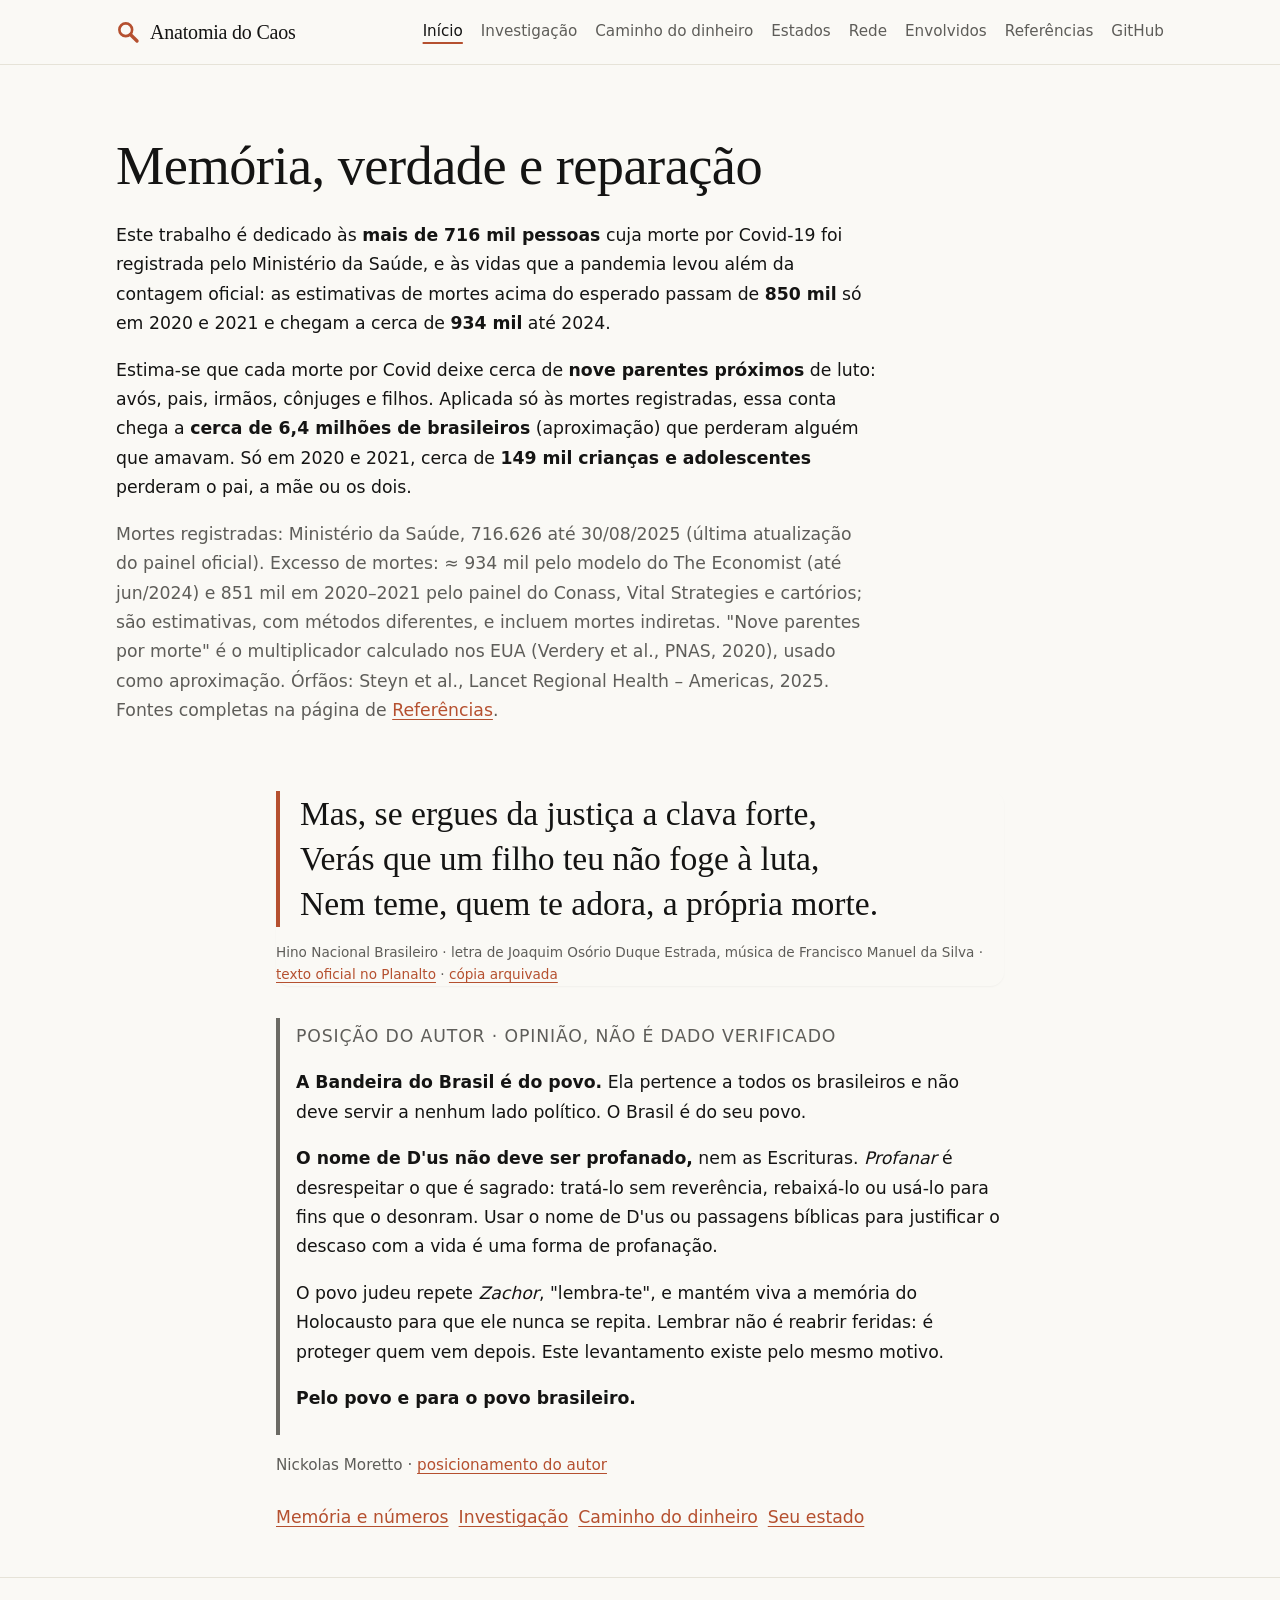
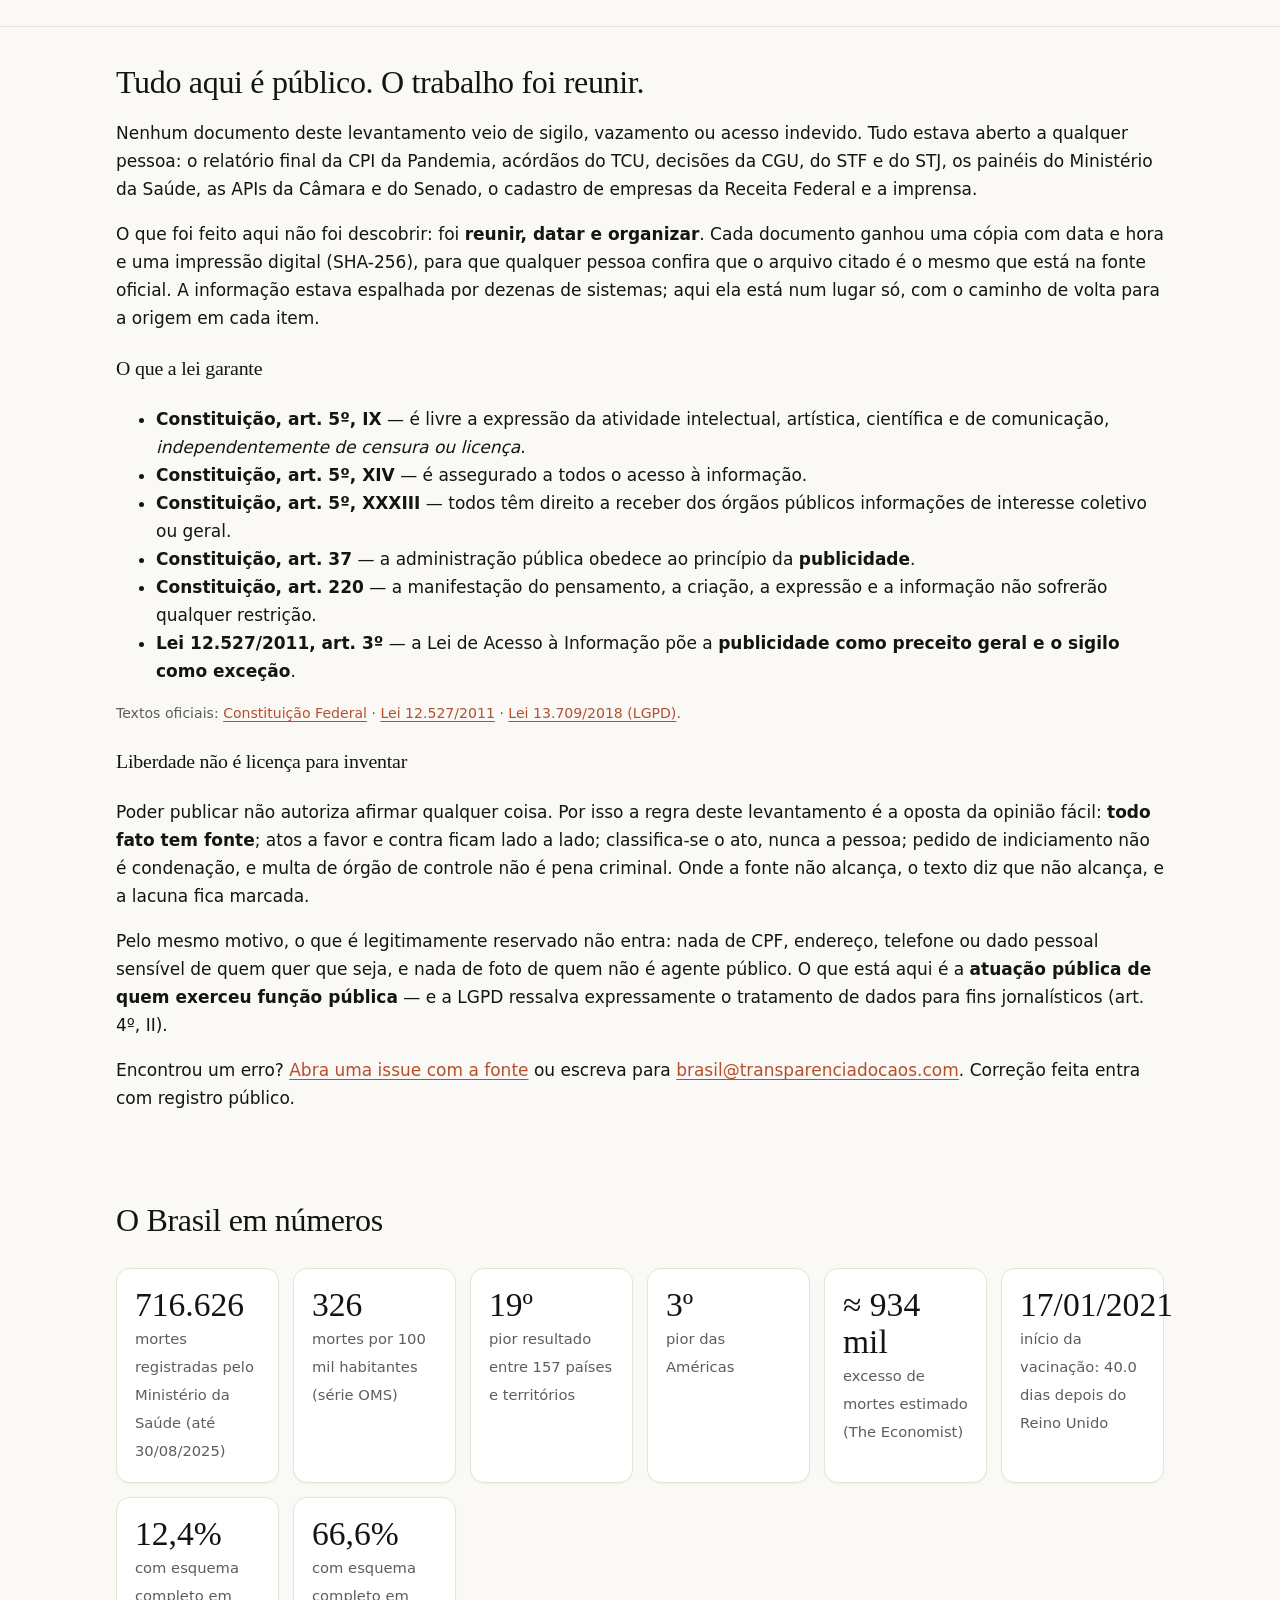
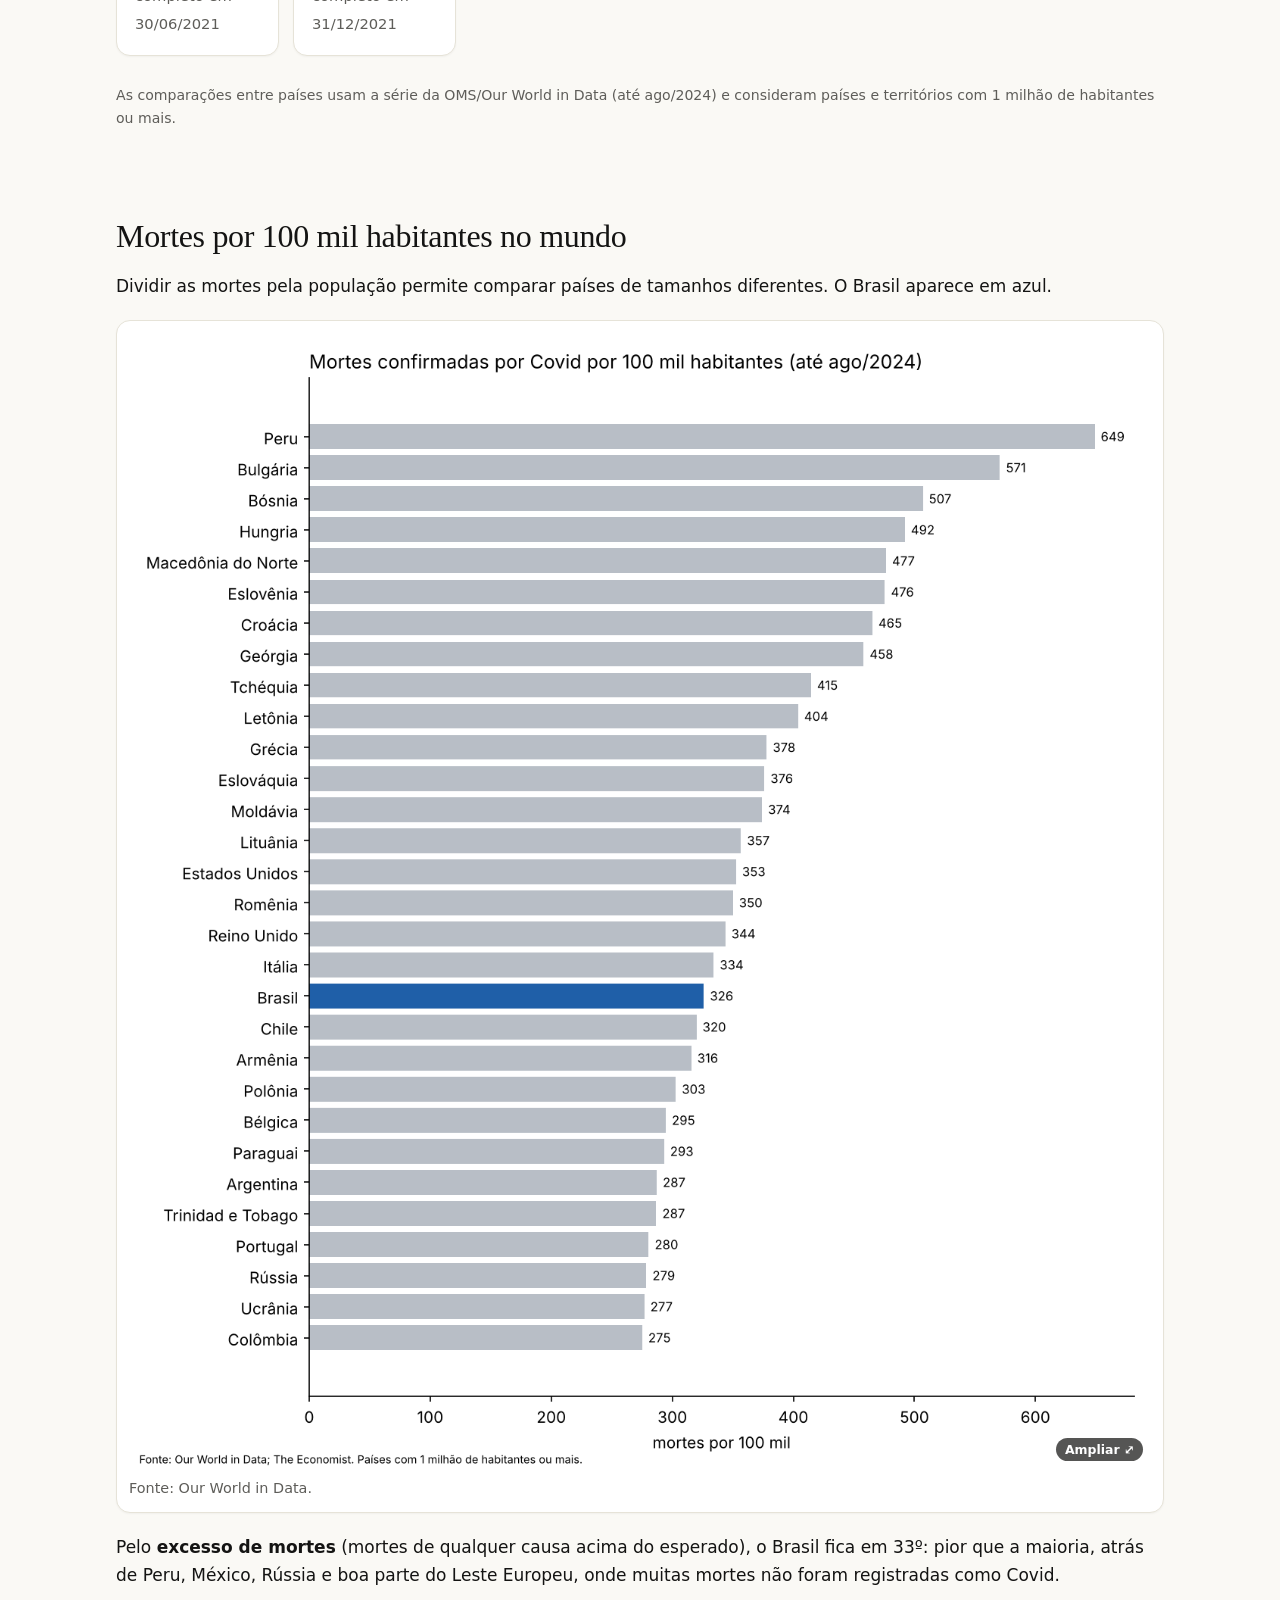
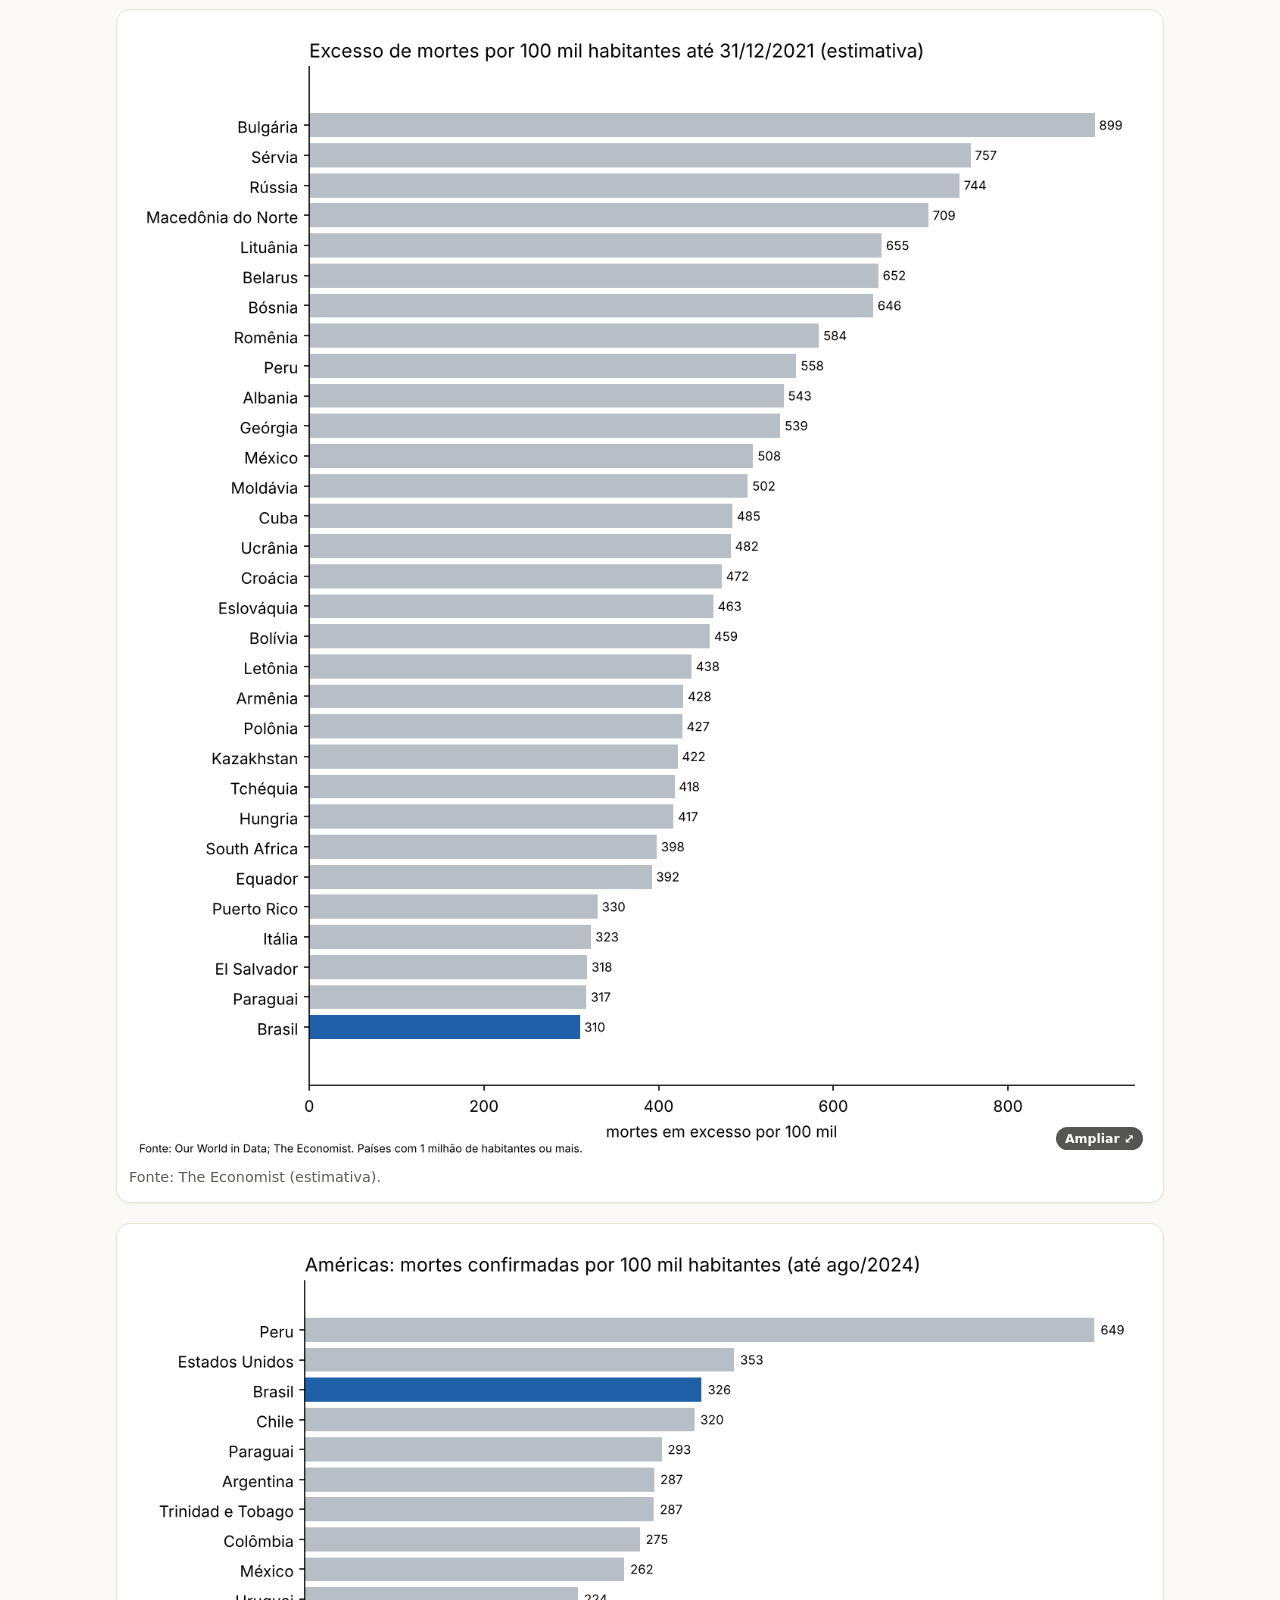
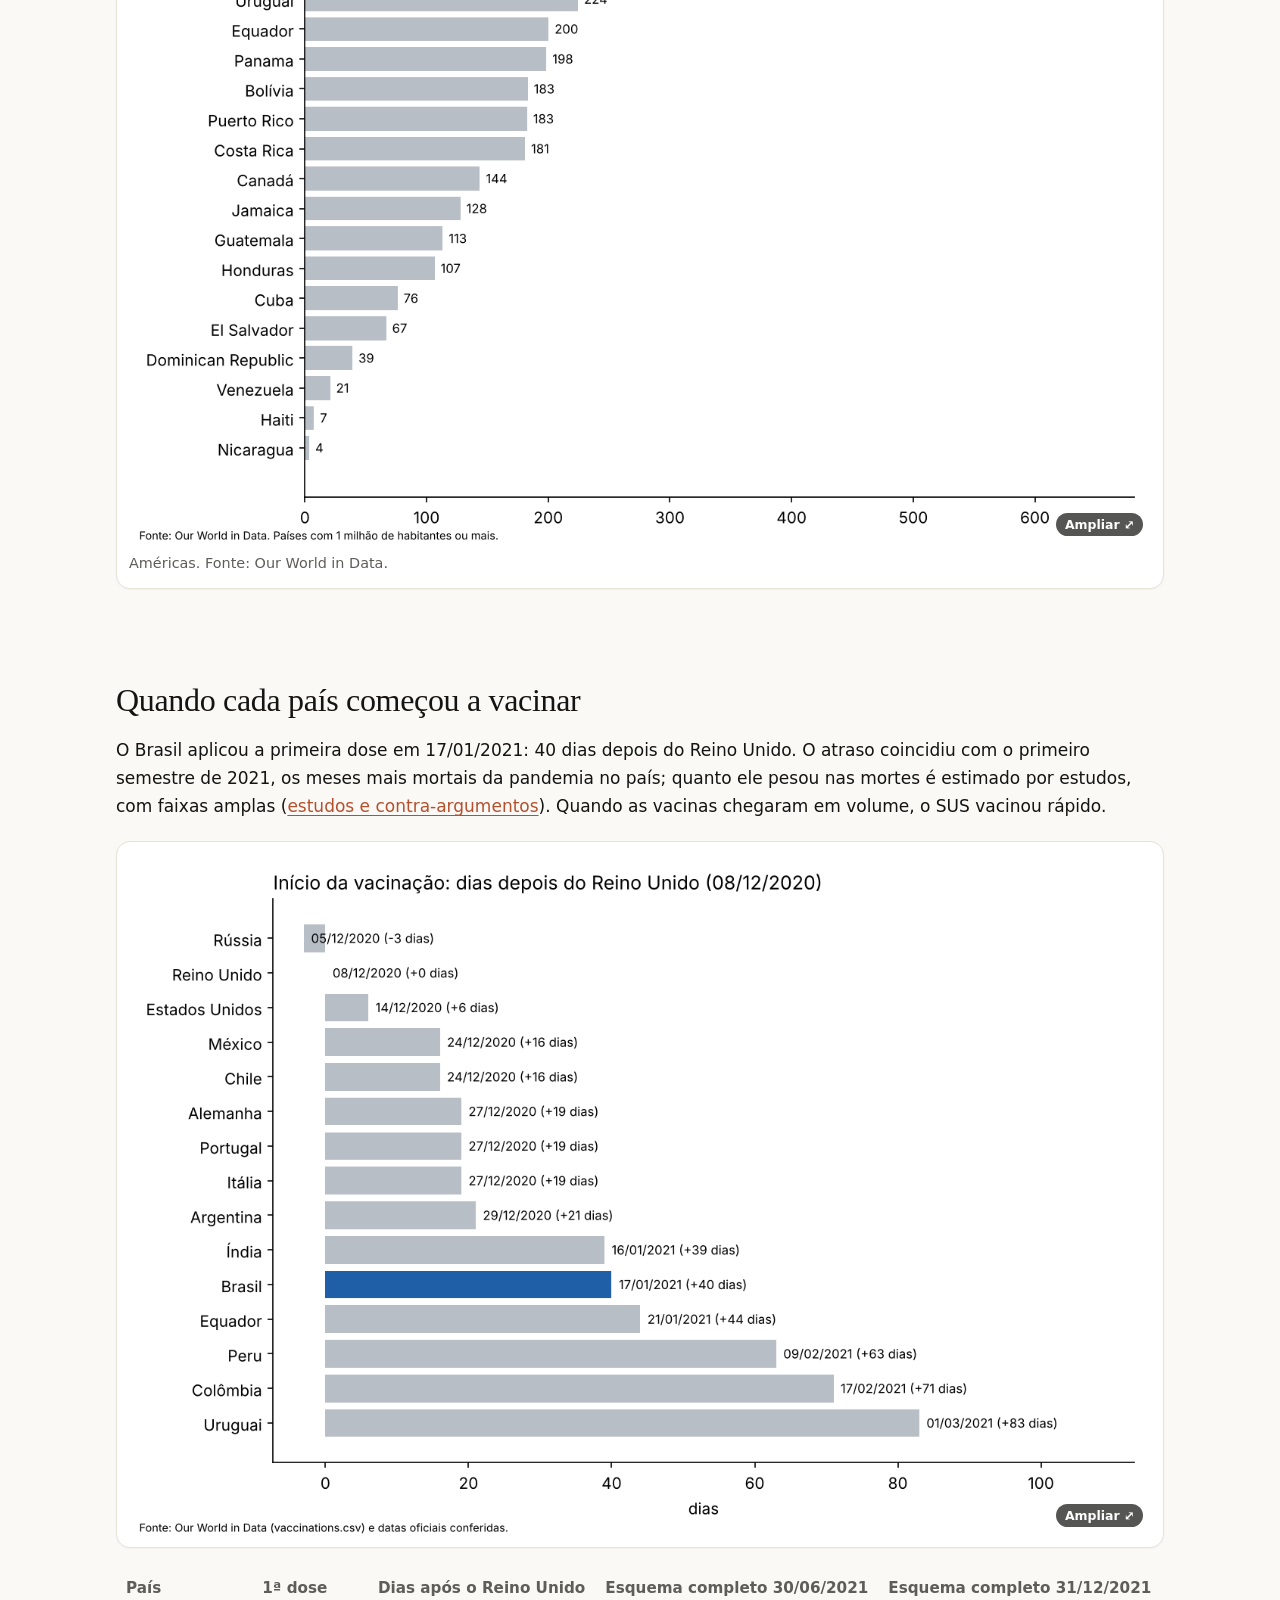
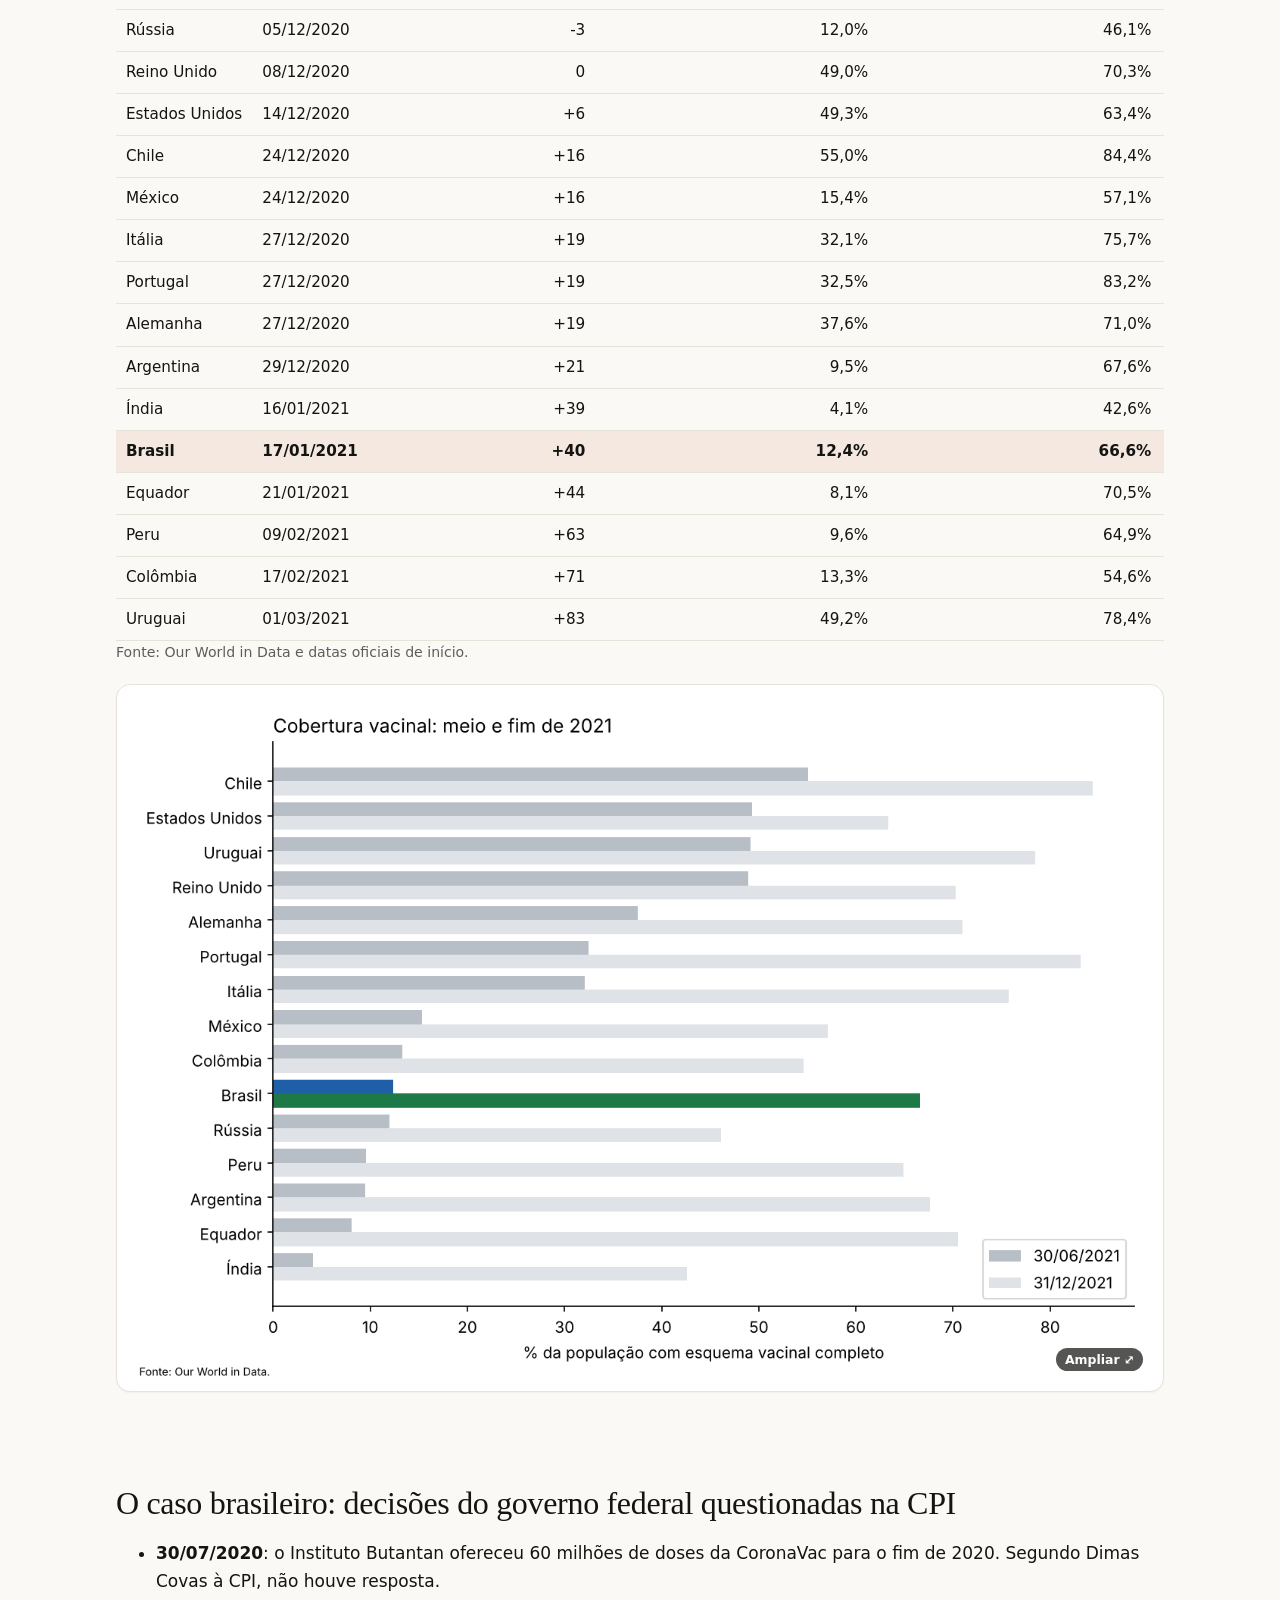
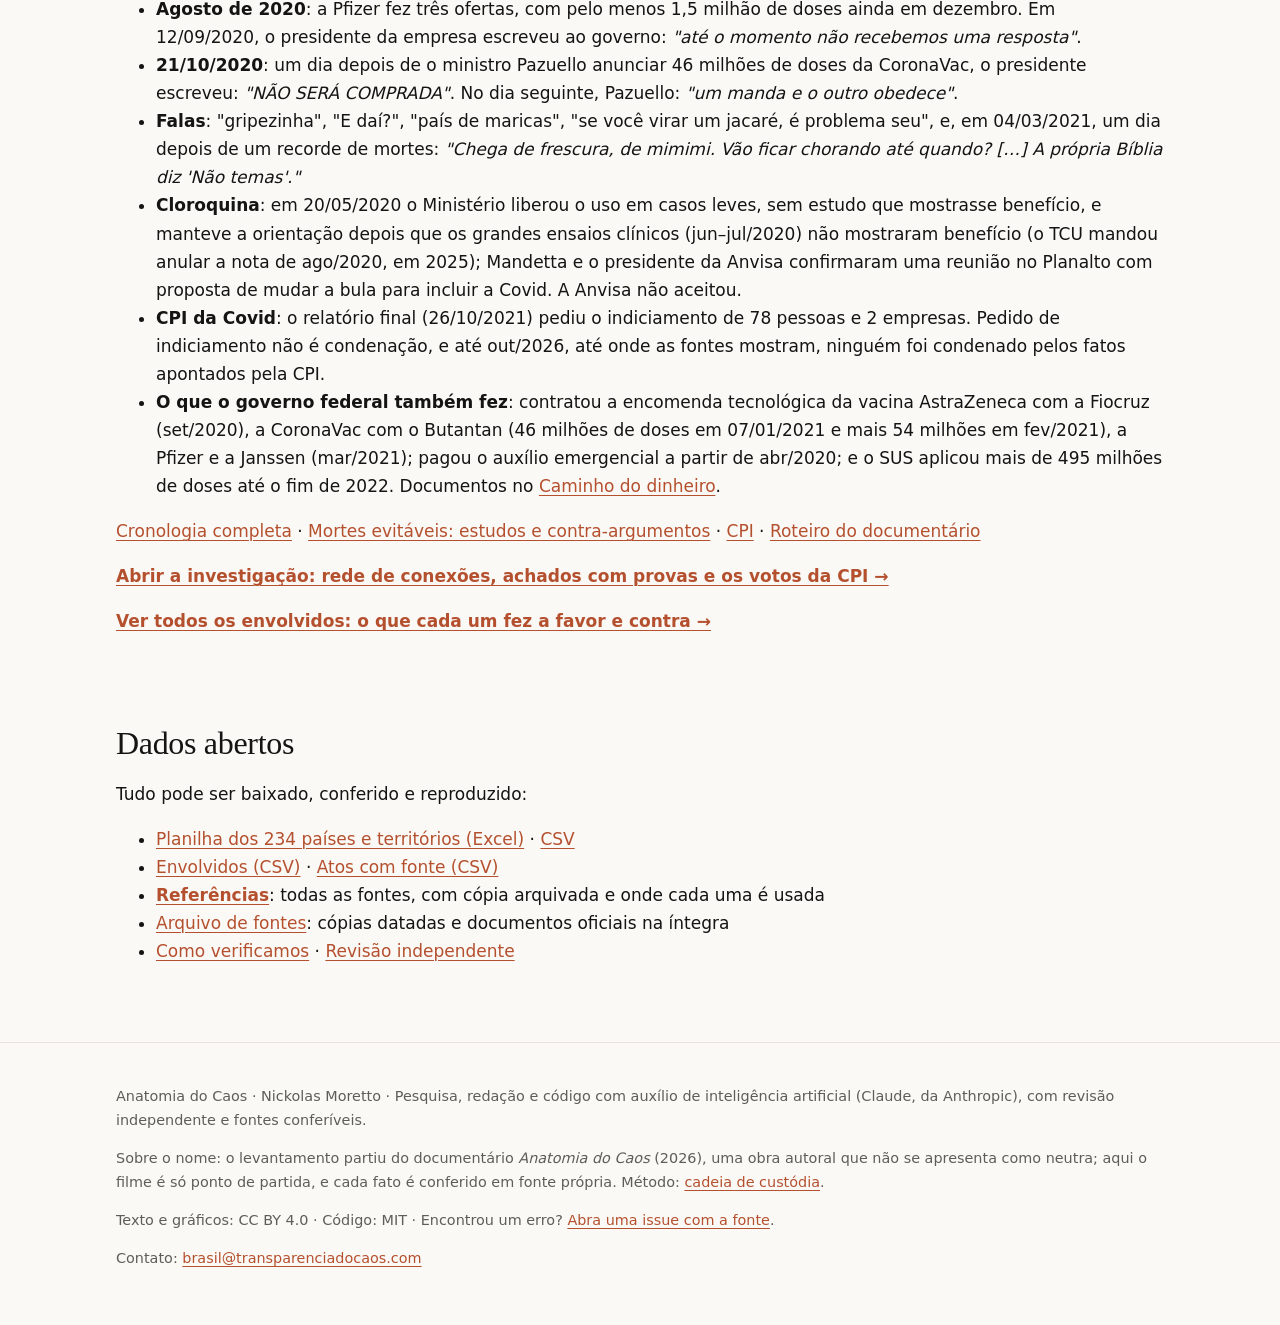
==== commit 46490e86: "Home abre pela memória; o Hino e o posicionamento vêm logo depois A dedicatória às vítimas passa a s" ====
--- a/index.html
+++ b/index.html
@@ -129,6 +129,14 @@
 </header>
 
 <main>
+<div class="memoria" id="memoria">
+  <div class="conteiner">
+    <h1>Memória, verdade e reparação</h1>
+    <p>Este trabalho é dedicado às <strong>mais de 716 mil pessoas</strong> cuja morte por Covid-19 foi registrada pelo Ministério da Saúde, e às vidas que a pandemia levou além da contagem oficial: as estimativas de mortes acima do esperado passam de <strong>850 mil</strong> só em 2020 e 2021 e chegam a cerca de <strong>934 mil</strong> até 2024.</p>
+    <p>Estima-se que cada morte por Covid deixe cerca de <strong>nove parentes próximos</strong> de luto: avós, pais, irmãos, cônjuges e filhos. Aplicada só às mortes registradas, essa conta chega a <strong>cerca de 6,4 milhões de brasileiros</strong> (aproximação) que perderam alguém que amavam. Só em 2020 e 2021, cerca de <strong>149 mil crianças e adolescentes</strong> perderam o pai, a mãe ou os dois.</p>
+    <p class="nota">Mortes registradas: Ministério da Saúde, 716.626 até 30/08/2025 (última atualização do painel oficial). Excesso de mortes: ≈ 934 mil pelo modelo do The Economist (até jun/2024) e 851 mil em 2020–2021 pelo painel do Conass, Vital Strategies e cartórios; são estimativas, com métodos diferentes, e incluem mortes indiretas. "Nove parentes por morte" é o multiplicador calculado nos EUA (Verdery et al., PNAS, 2020), usado como aproximação. Órfãos: Steyn et al., Lancet Regional Health – Americas, 2025. Fontes completas na página de <a href="referencias.html">Referências</a>.</p>
+  </div>
+
 <section class="abertura" aria-label="Abertura">
   <div class="conteiner">
     <figure class="hino">
@@ -149,14 +157,6 @@
     <p class="abertura-acoes"><a class="botao-claro" href="#memoria">Memória e números</a> <a class="botao-claro" href="investigacao.html">Investigação</a> <a class="botao-claro" href="dinheiro.html">Caminho do dinheiro</a> <a class="botao-claro" href="estados.html">Seu estado</a></p>
   </div>
 </section>
-
-<div class="memoria" id="memoria">
-  <div class="conteiner">
-    <h1>Memória, verdade e reparação</h1>
-    <p>Este trabalho é dedicado às <strong>mais de 716 mil pessoas</strong> cuja morte por Covid-19 foi registrada pelo Ministério da Saúde, e às vidas que a pandemia levou além da contagem oficial: as estimativas de mortes acima do esperado passam de <strong>850 mil</strong> só em 2020 e 2021 e chegam a cerca de <strong>934 mil</strong> até 2024.</p>
-    <p>Estima-se que cada morte por Covid deixe cerca de <strong>nove parentes próximos</strong> de luto: avós, pais, irmãos, cônjuges e filhos. Aplicada só às mortes registradas, essa conta chega a <strong>cerca de 6,4 milhões de brasileiros</strong> (aproximação) que perderam alguém que amavam. Só em 2020 e 2021, cerca de <strong>149 mil crianças e adolescentes</strong> perderam o pai, a mãe ou os dois.</p>
-    <p class="nota">Mortes registradas: Ministério da Saúde, 716.626 até 30/08/2025 (última atualização do painel oficial). Excesso de mortes: ≈ 934 mil pelo modelo do The Economist (até jun/2024) e 851 mil em 2020–2021 pelo painel do Conass, Vital Strategies e cartórios; são estimativas, com métodos diferentes, e incluem mortes indiretas. "Nove parentes por morte" é o multiplicador calculado nos EUA (Verdery et al., PNAS, 2020), usado como aproximação. Órfãos: Steyn et al., Lancet Regional Health – Americas, 2025. Fontes completas na página de <a href="referencias.html">Referências</a>.</p>
-  </div>
 </div>
 
 <div class="conteiner">
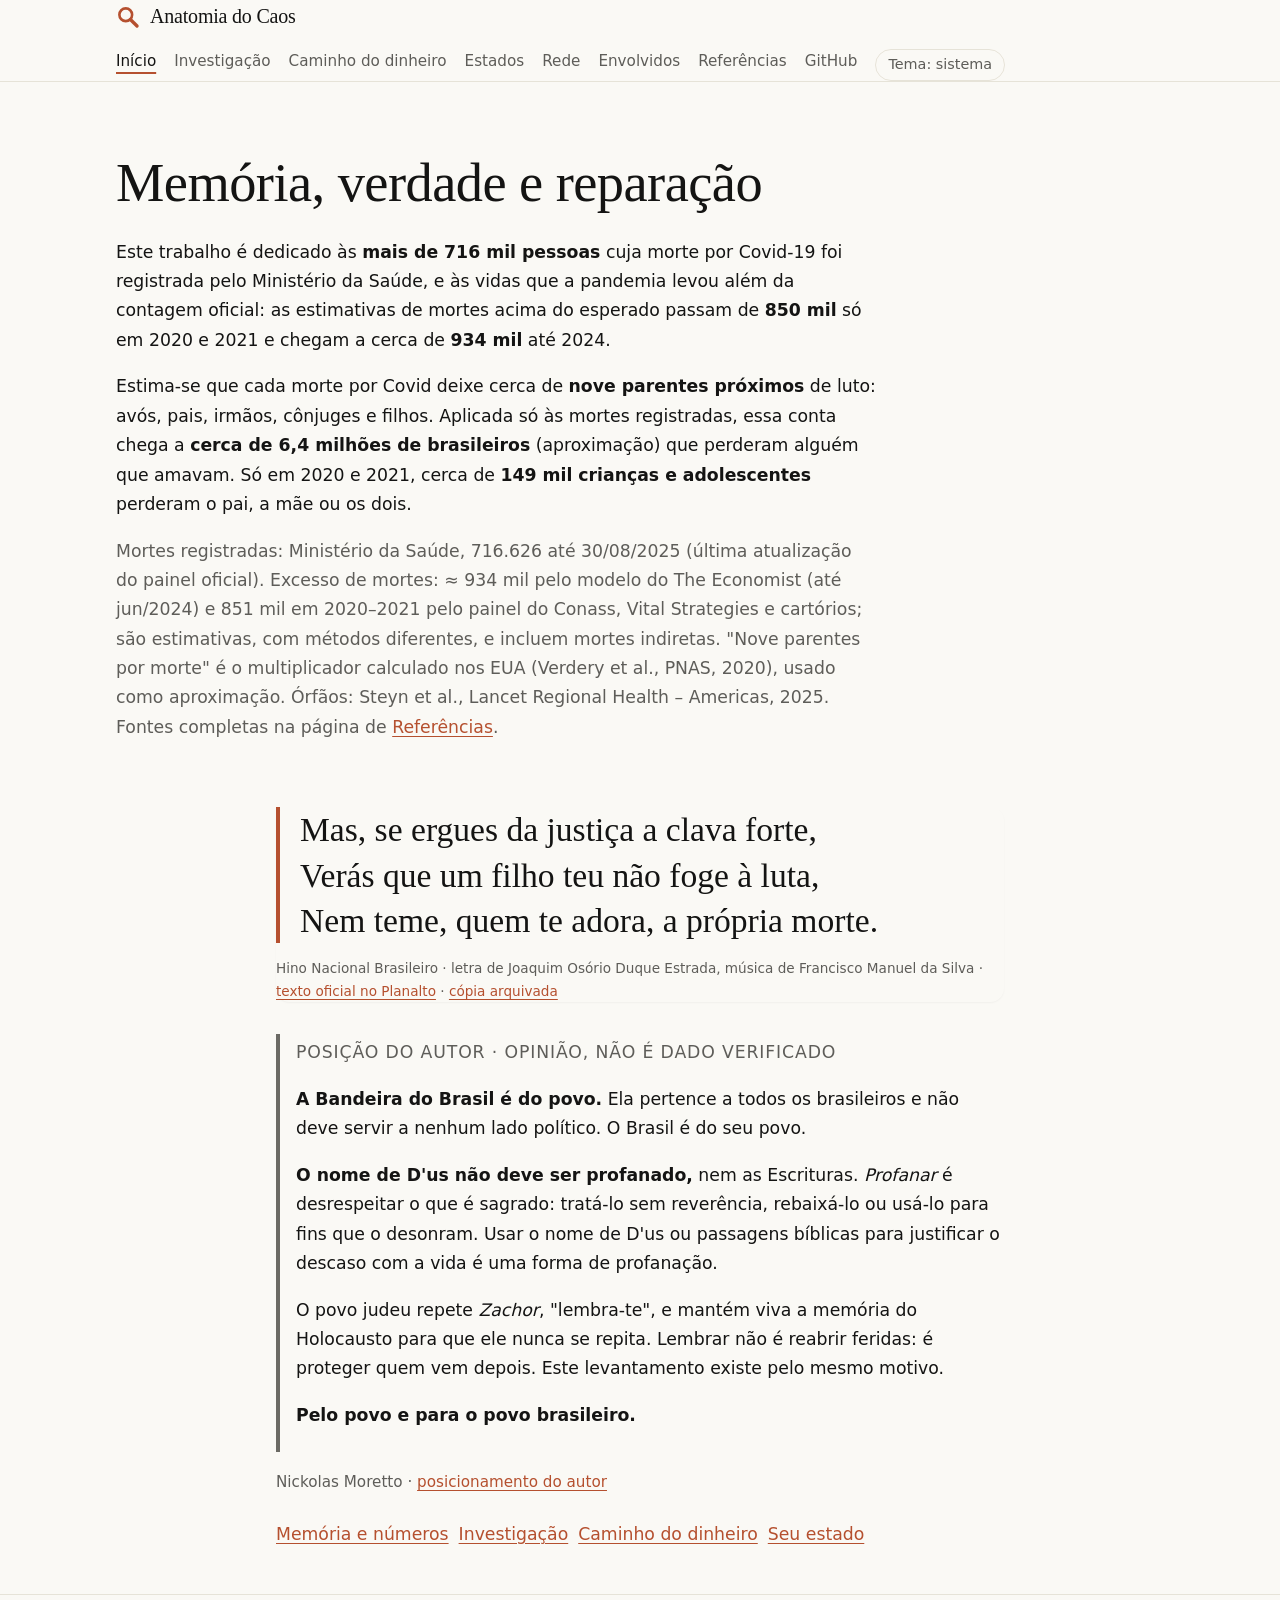
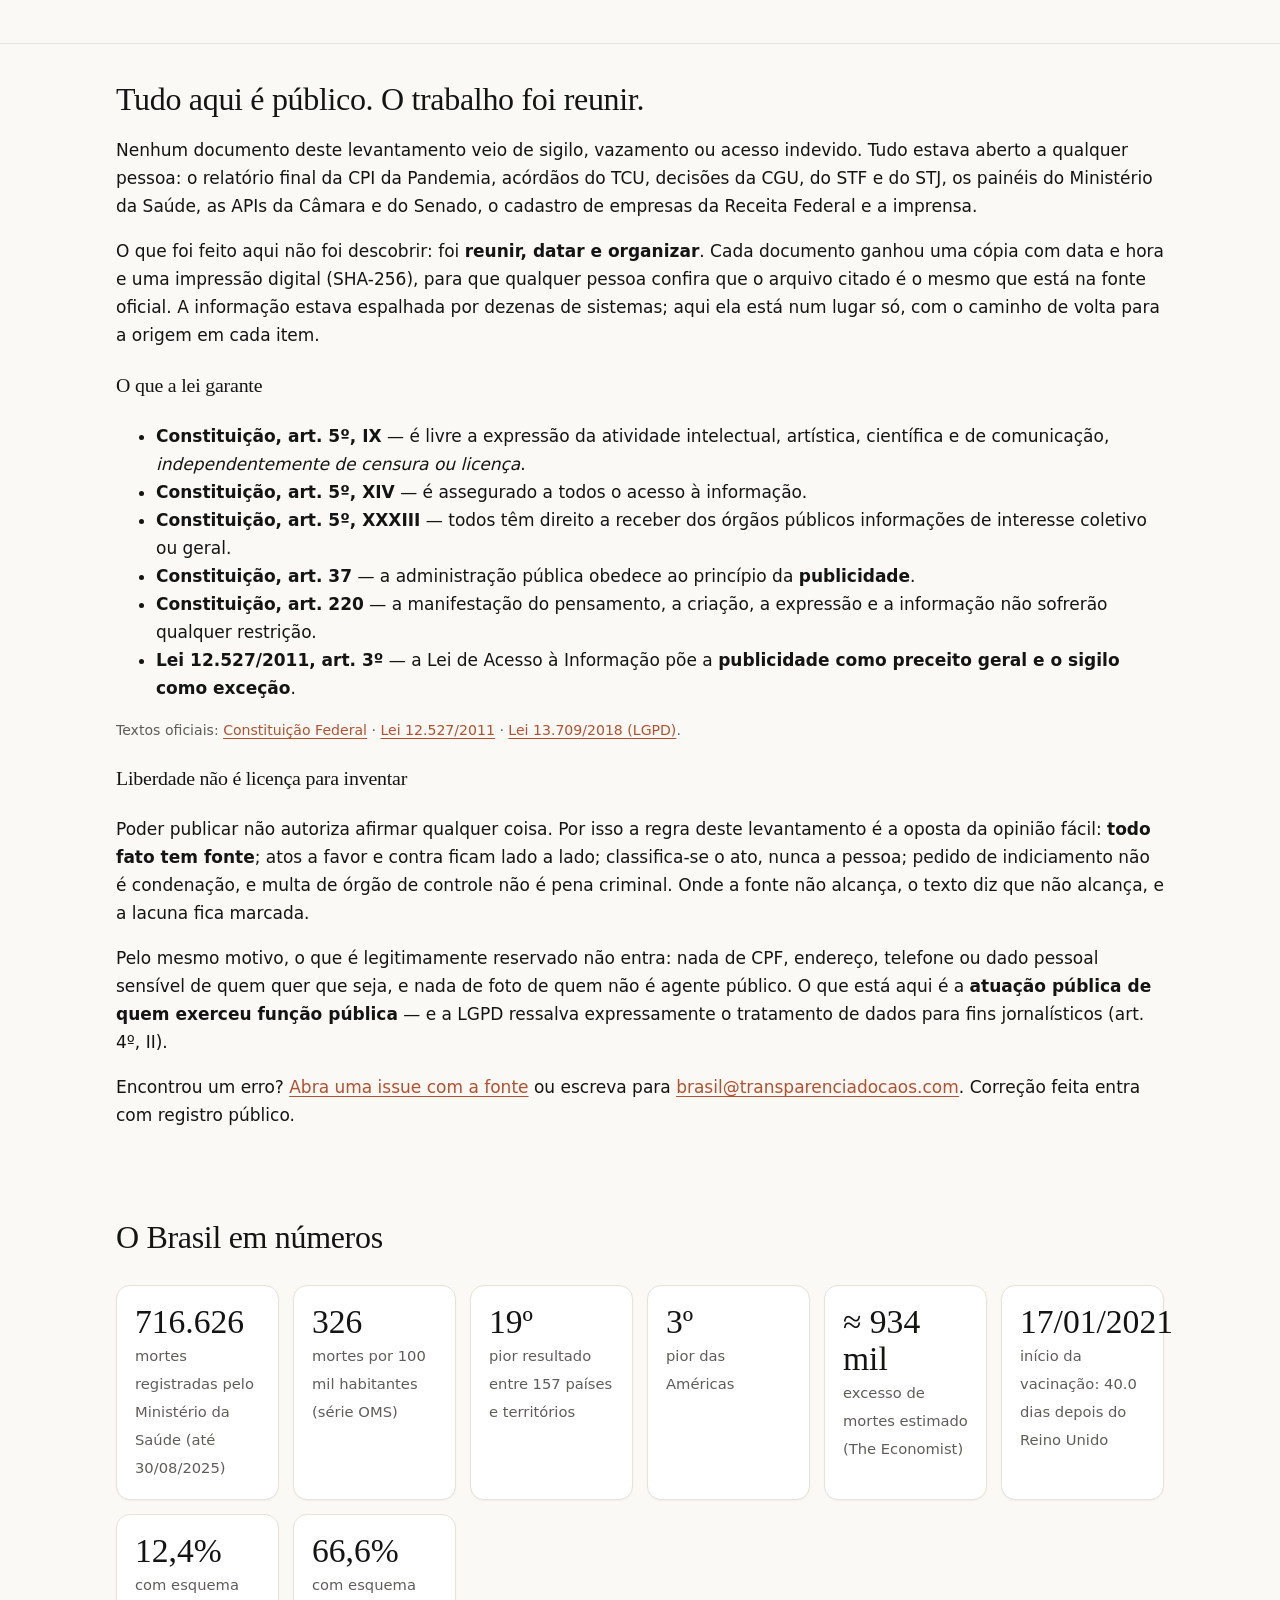
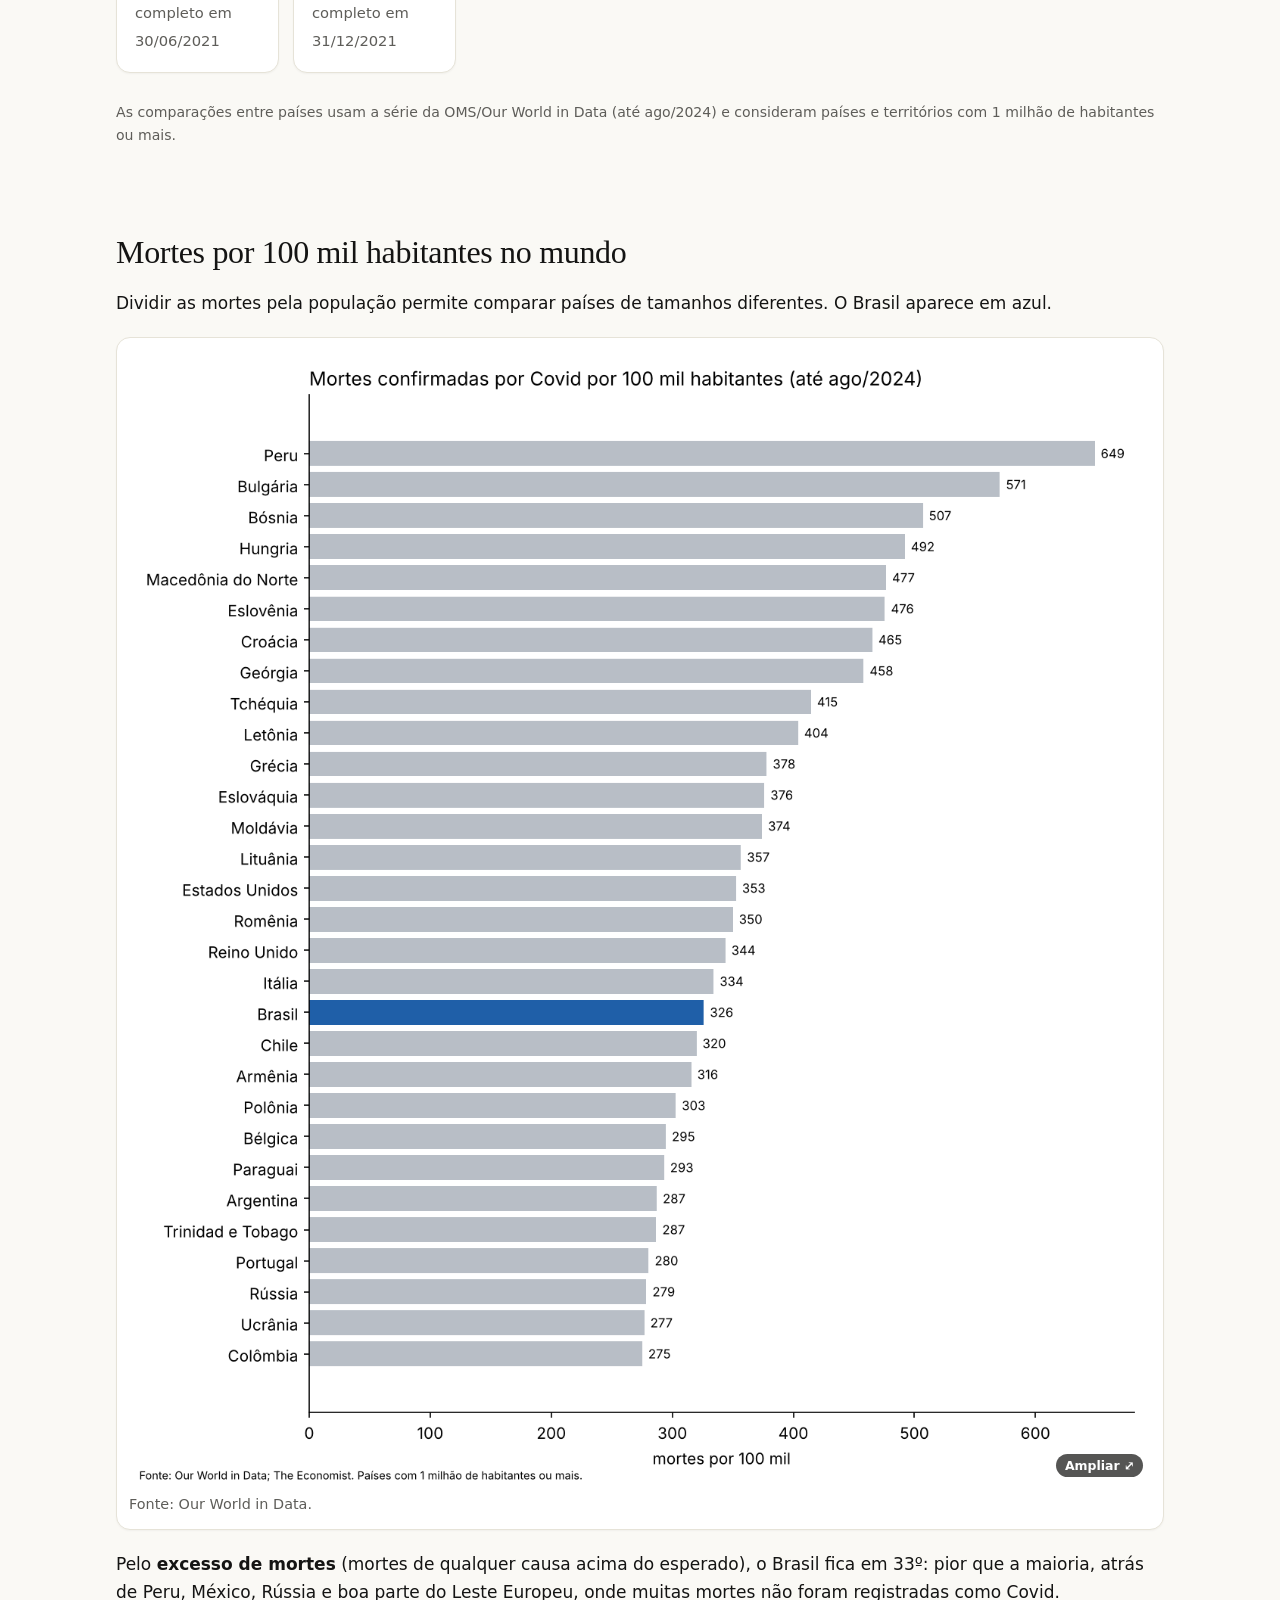
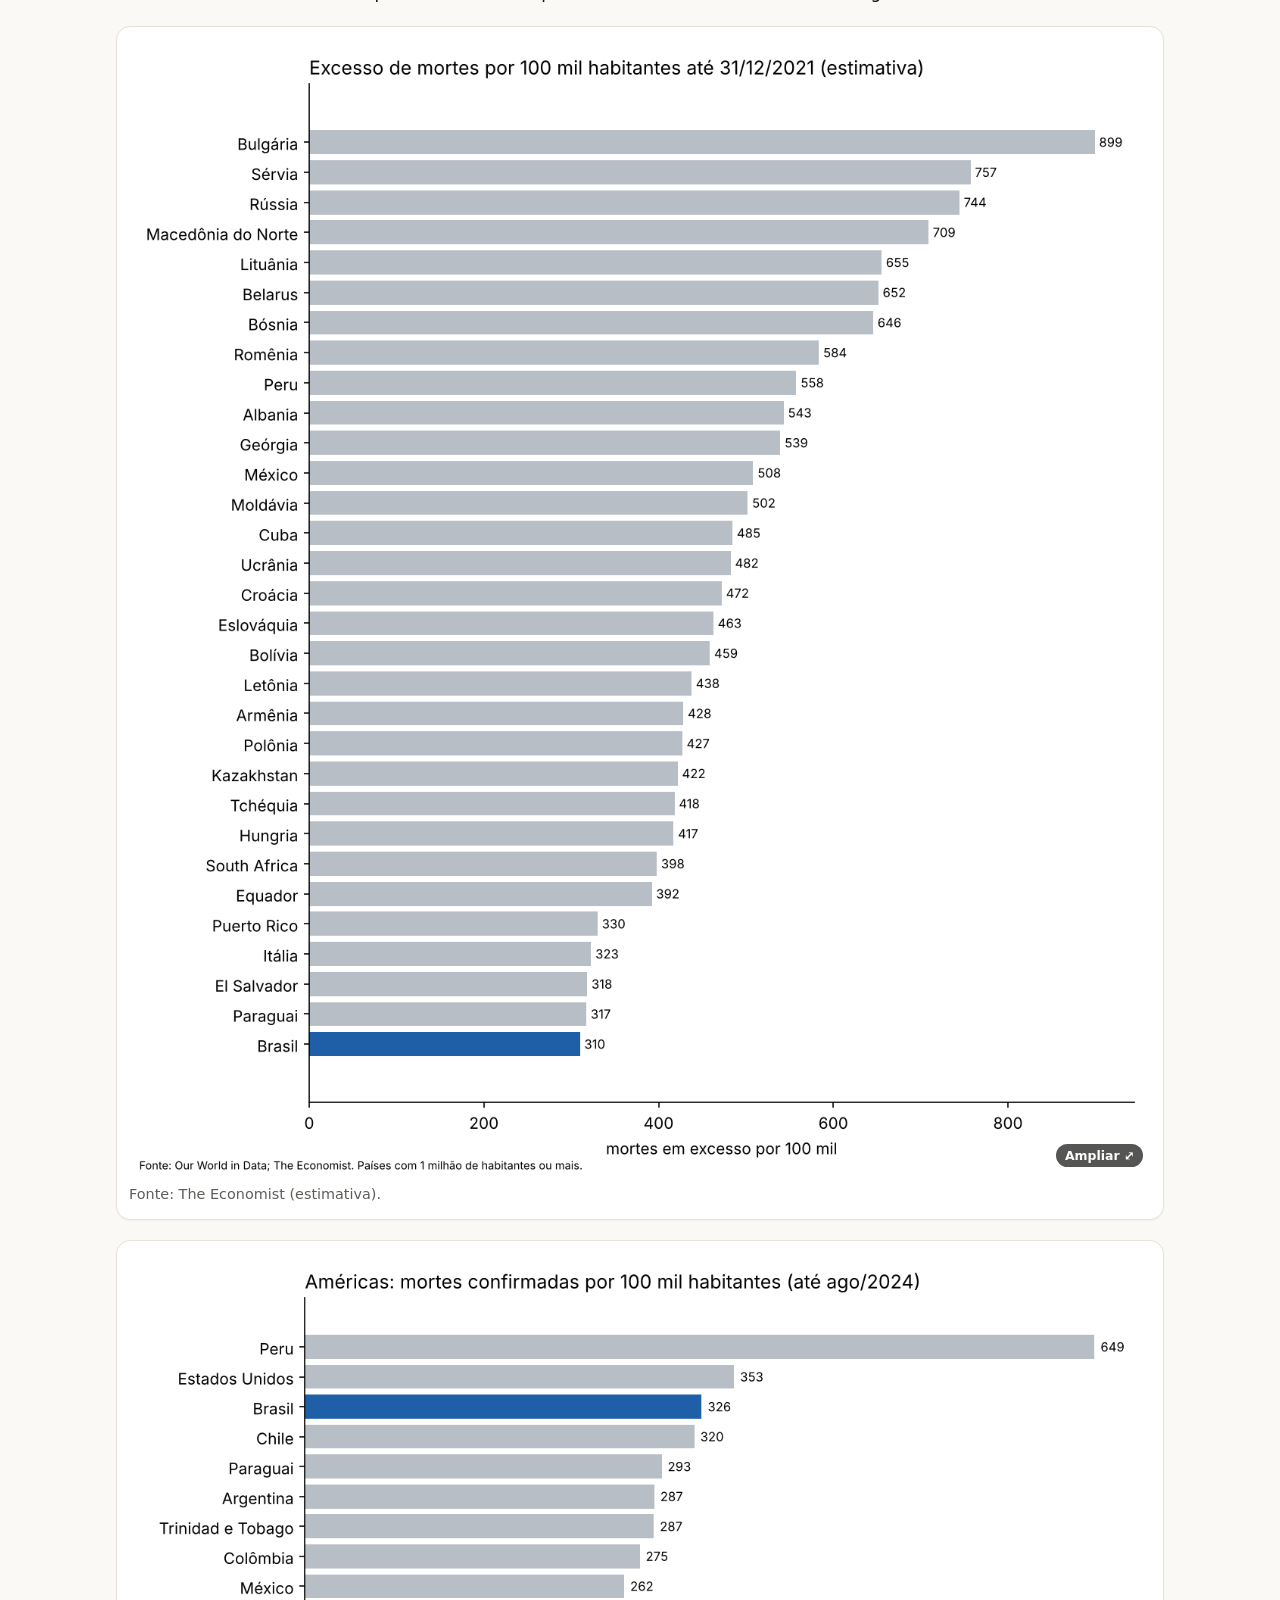
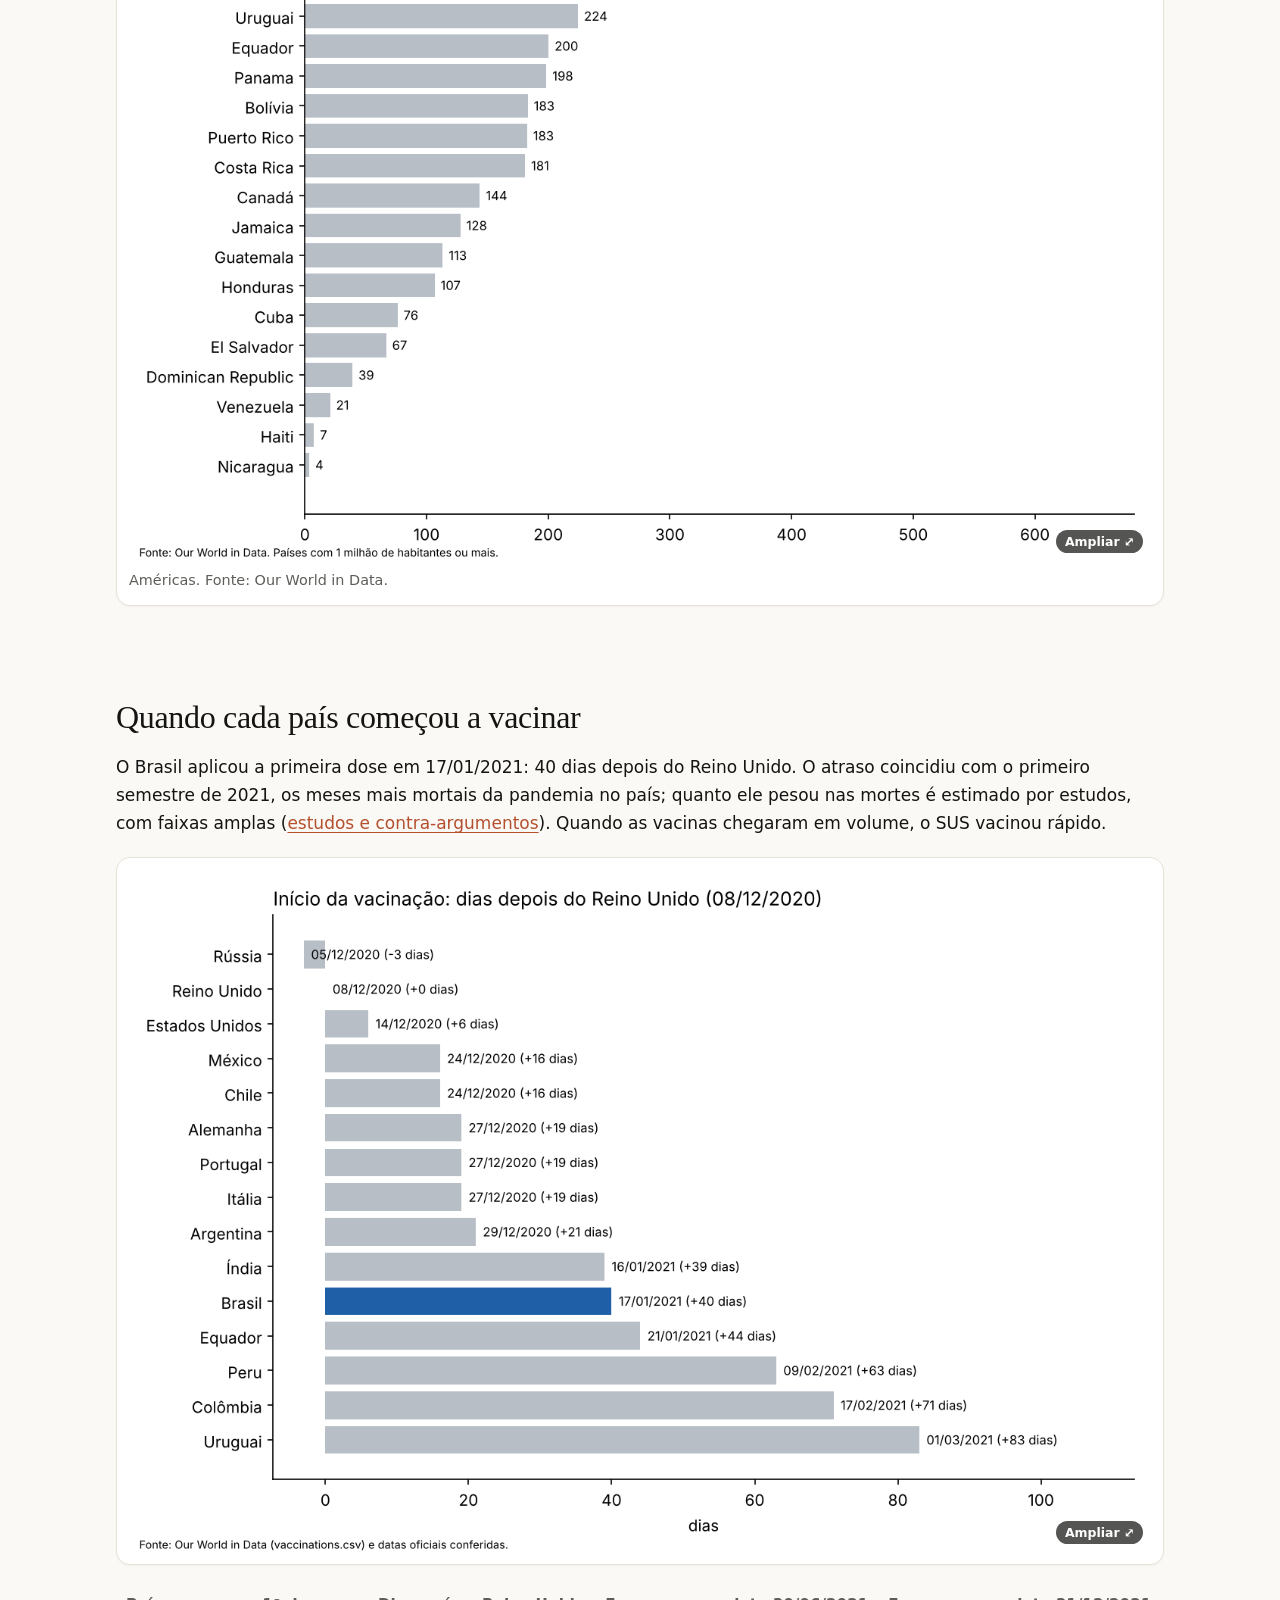
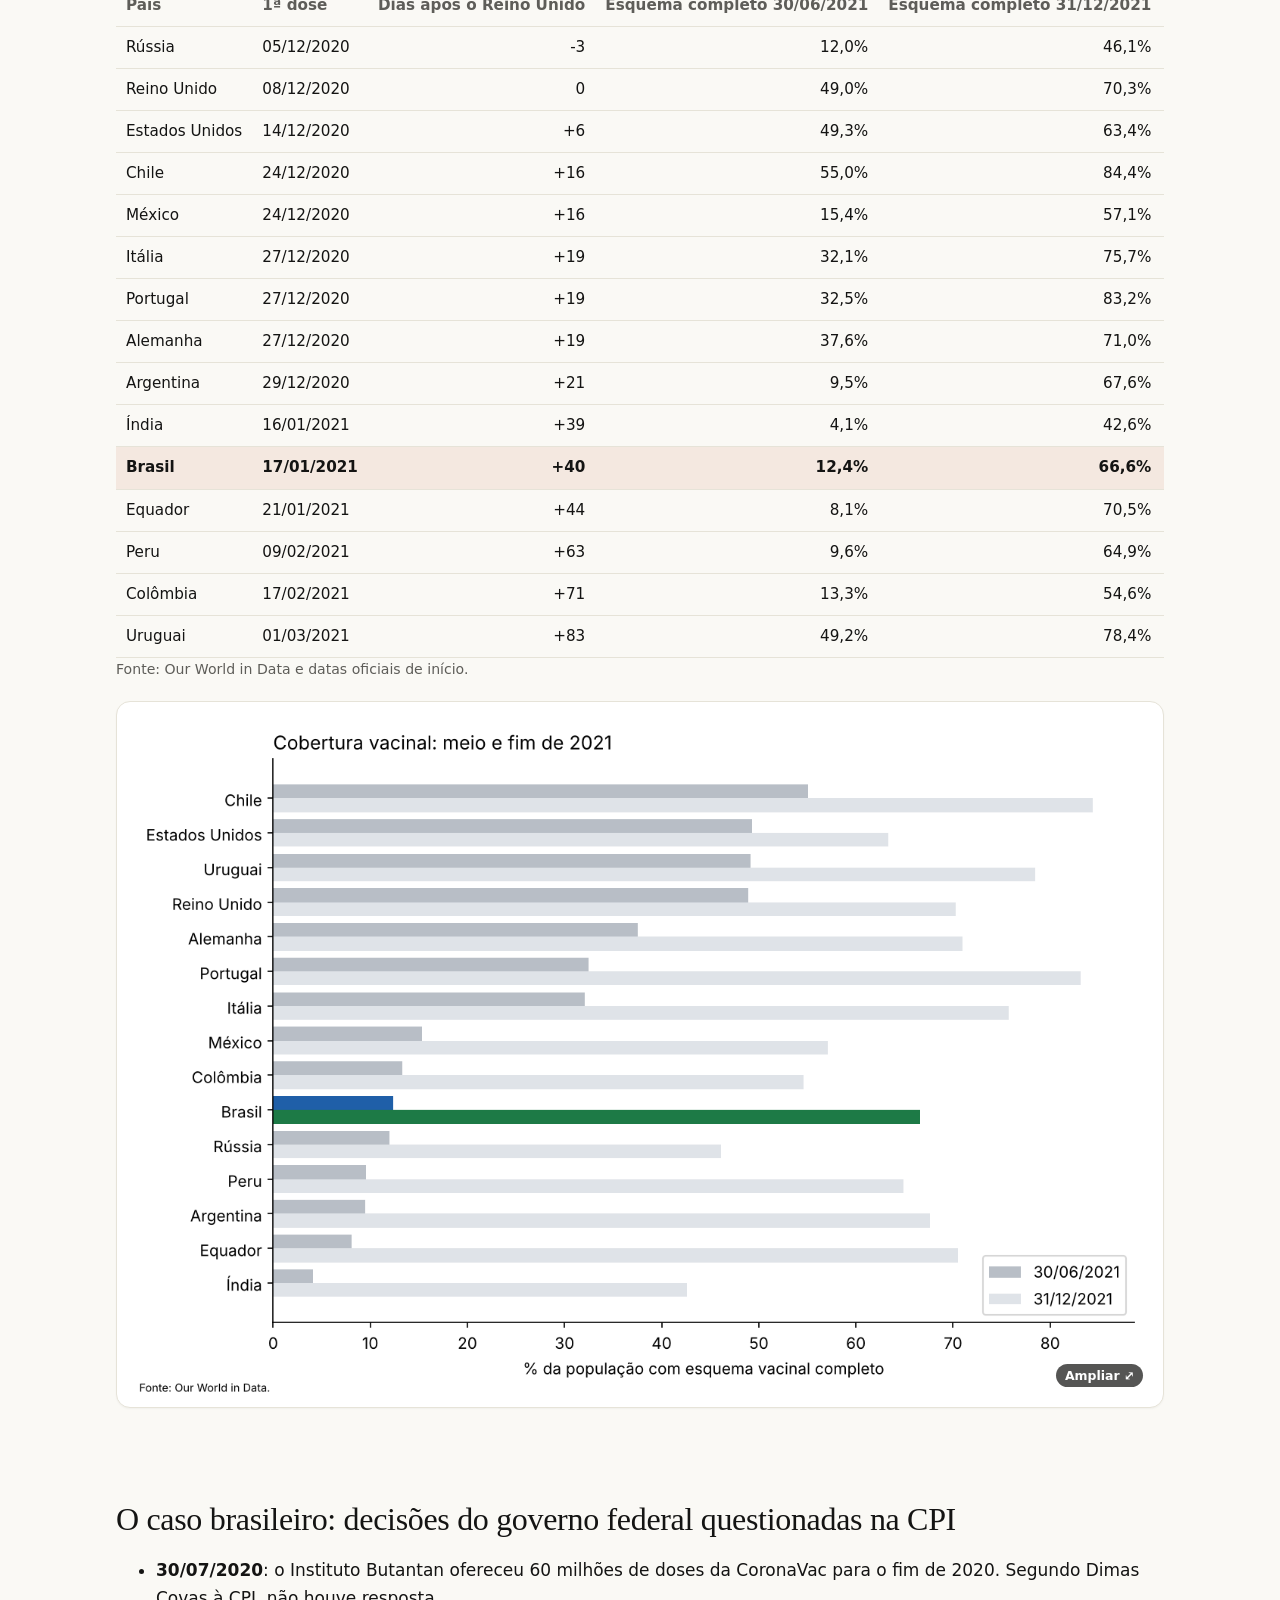
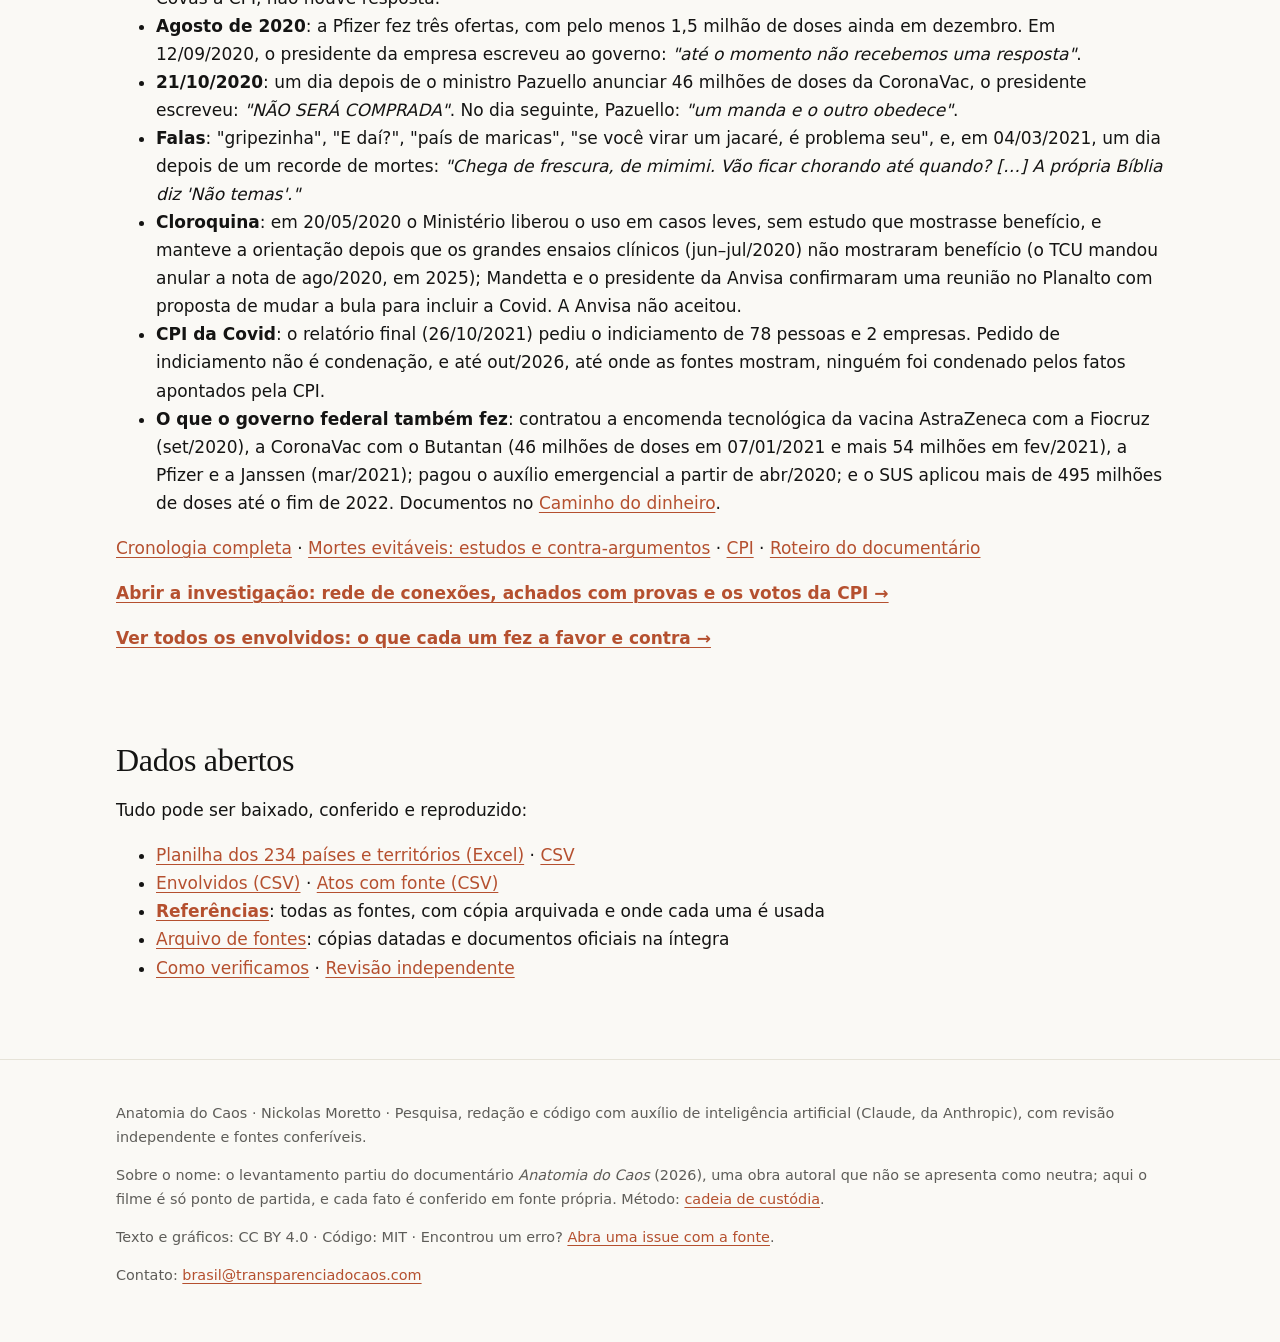
==== commit 60343d64: "Botão de tema: o leitor escolhe entre sistema, claro e escuro Antes o site só seguia prefers-color-s" ====
--- a/index.html
+++ b/index.html
@@ -3,6 +3,7 @@
 <head>
 <meta charset="utf-8">
 <meta name="viewport" content="width=device-width, initial-scale=1">
+<script>try{var t=localStorage.getItem("tema");if(t==="claro"||t==="escuro")document.documentElement.setAttribute("data-tema",t)}catch(e){}</script>
 <title>Anatomia do Caos — a Covid-19 no Brasil em dados públicos</title>
 <meta name="description" content="Memória, verdade e reparação: dados abertos, gráficos e fontes sobre a Covid-19 no Brasil e as decisões do governo federal na pandemia.">
 <meta property="og:type" content="website">
@@ -256,5 +257,6 @@
   </div>
 </footer>
 <script type="module" src="assets/js/inicio.js"></script>
+<script src="assets/js/tema.js" defer></script>
 </body>
 </html>
--- a/assets/css/estilo.css
+++ b/assets/css/estilo.css
@@ -21,8 +21,9 @@
   --sans: system-ui, -apple-system, "Segoe UI", Roboto, "Helvetica Neue", Arial, sans-serif;
   color-scheme: light;
 }
+/* Tema escuro: segue o sistema, a menos que o leitor tenha escolhido claro. */
 @media (prefers-color-scheme: dark) {
-  :root {
+  :root:not([data-tema="claro"]) {
     --fundo: #1f1e1d;
     --superficie: #2a2927;
     --texto: #f0eee6;
@@ -39,6 +40,23 @@
     color-scheme: dark;
   }
 }
+/* Escolha explícita do leitor, que vence a preferência do sistema. */
+:root[data-tema="escuro"] {
+    --fundo: #1f1e1d;
+    --superficie: #2a2927;
+    --texto: #f0eee6;
+    --suave: #b7b5ab;
+    --borda: #3a3936;
+    --destaque: #e08a6b;
+    --favor: #6fc28f;
+    --contra: #ef7a70;
+    --neutro: #a3a19a;
+    --alerta: #f0a33a;
+    --cat1: #4f86cf; --cat2: #17997a; --cat3: #d9692a; --cat4: #8f74e6;
+    --aviso-fundo: #2f2a22;
+    --aviso-borda: #5c4a30;
+    color-scheme: dark;
+}
 * { box-sizing: border-box; }
 html { -webkit-text-size-adjust: 100%; }
 body {
@@ -85,7 +103,8 @@
 .aviso { background: var(--aviso-fundo); border: 1px solid var(--aviso-borda); border-radius: var(--raio); padding: 12px 16px; margin: 16px 0; }
 figure { margin: 20px 0; background: var(--superficie); border: 1px solid var(--borda); border-radius: var(--raio); padding: 12px; }
 figcaption { color: var(--suave); font-size: .9rem; margin-top: 8px; }
-@media (prefers-color-scheme: dark) { figure img { background: #fff; border-radius: 6px; } }
+@media (prefers-color-scheme: dark) { :root:not([data-tema="claro"]) figure img { background: #fff; border-radius: 6px; } }
+:root[data-tema="escuro"] figure img { background: #fff; border-radius: 6px; }
 
 /* Tabelas */
 .rolagem { overflow-x: auto; -webkit-overflow-scrolling: touch; }
@@ -337,3 +356,19 @@
 .hino figcaption { margin-top: 14px; font-size: .85rem; color: var(--suave); }
 .abertura .opiniao { font-size: 1.05rem; }
 .abertura-acoes { display: flex; flex-wrap: wrap; gap: 10px; margin-top: 24px; }
+
+
+/* Botão de tema (claro / escuro / sistema) */
+.botao-tema {
+  font: inherit;
+  font-size: .9rem;
+  color: var(--suave);
+  background: none;
+  border: 1px solid var(--borda);
+  border-radius: 999px;
+  padding: 3px 12px;
+  cursor: pointer;
+  white-space: nowrap;
+}
+.botao-tema:hover { color: var(--texto); border-color: var(--suave); }
+.botao-tema:focus-visible { outline: 2px solid var(--destaque); outline-offset: 2px; }
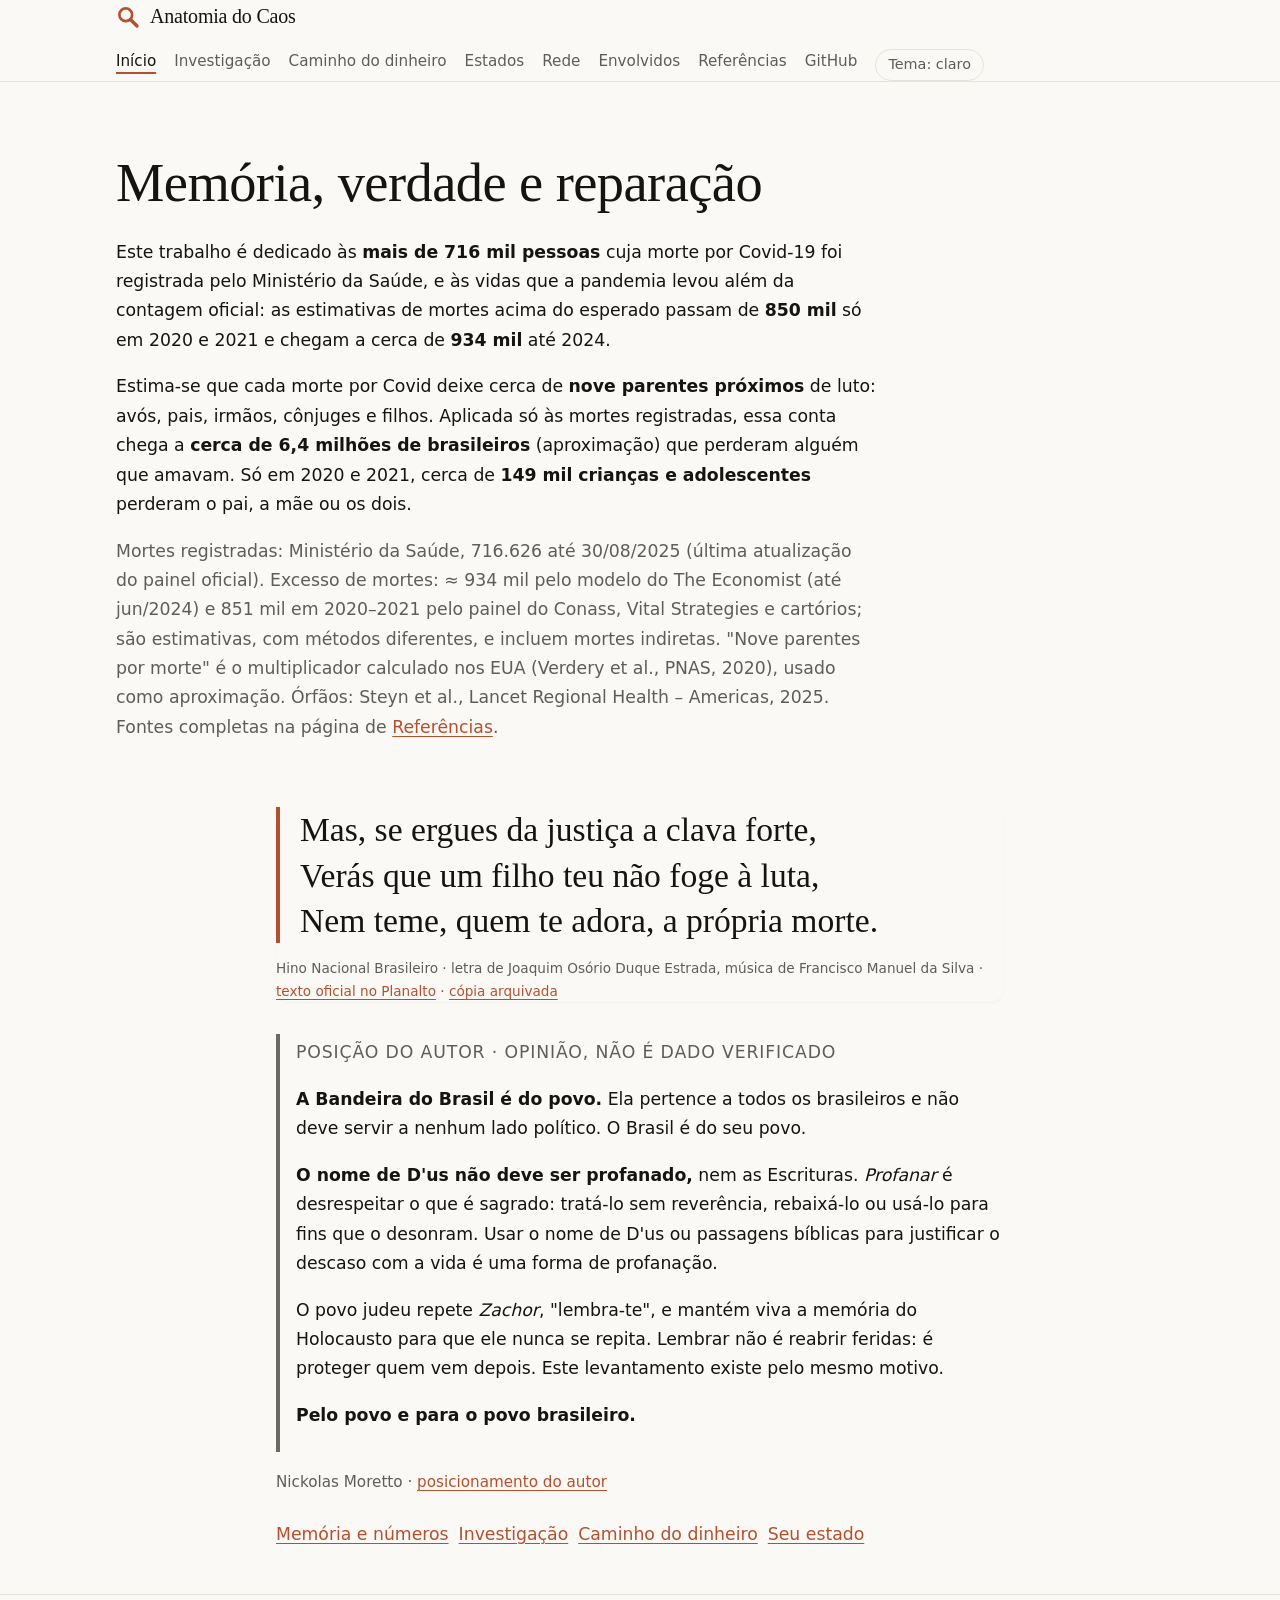
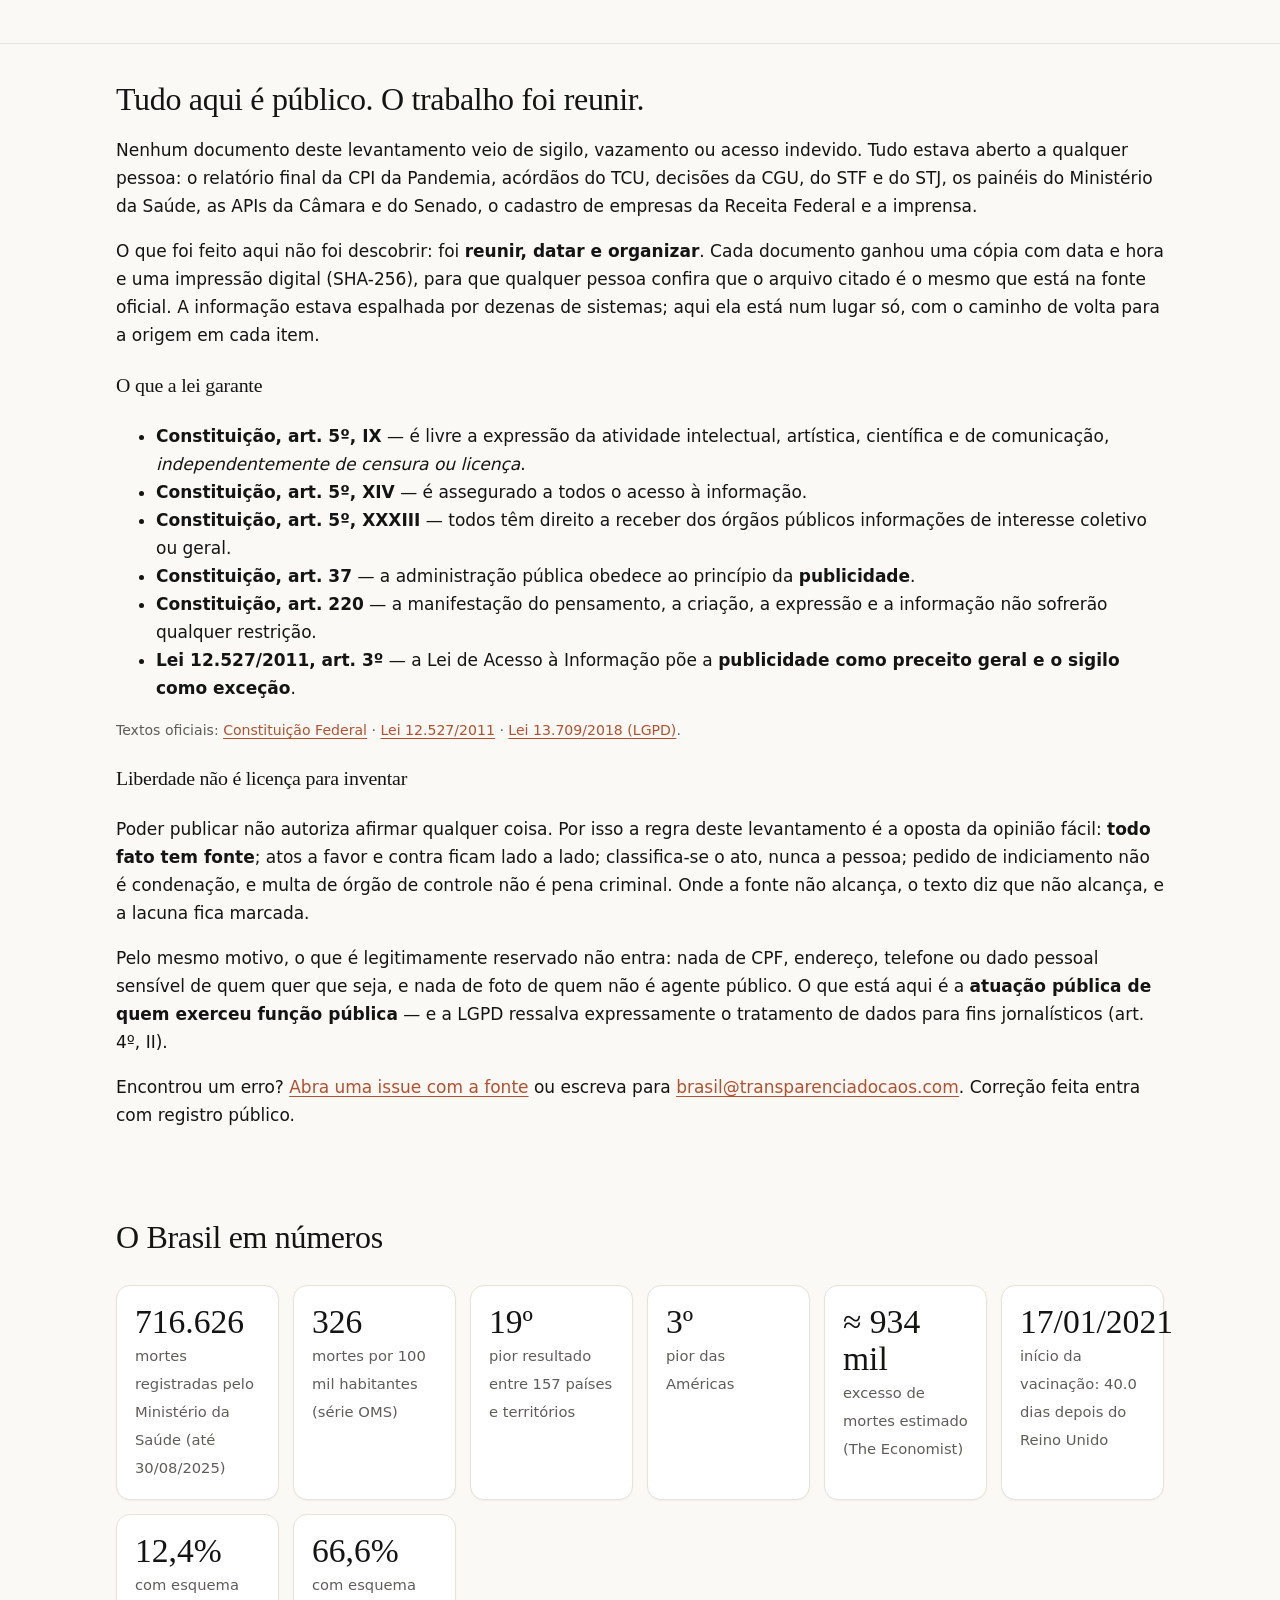
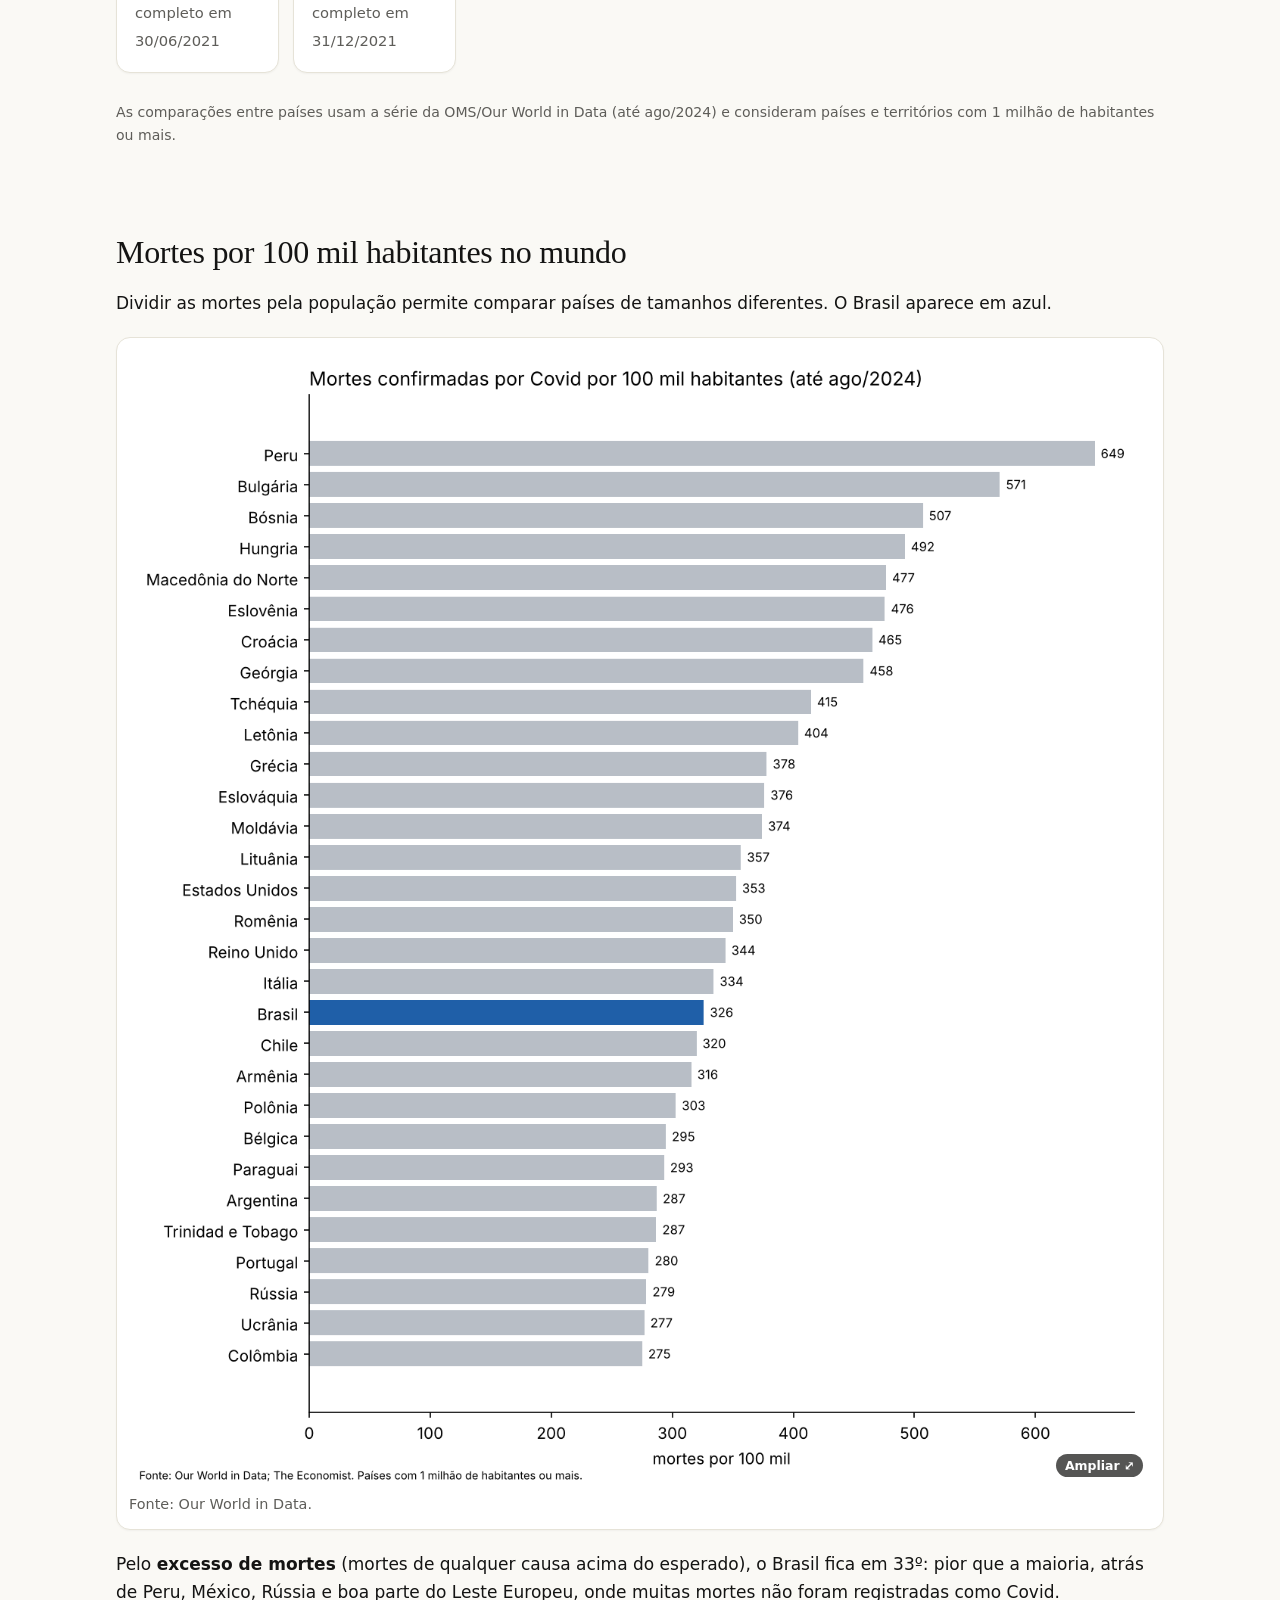
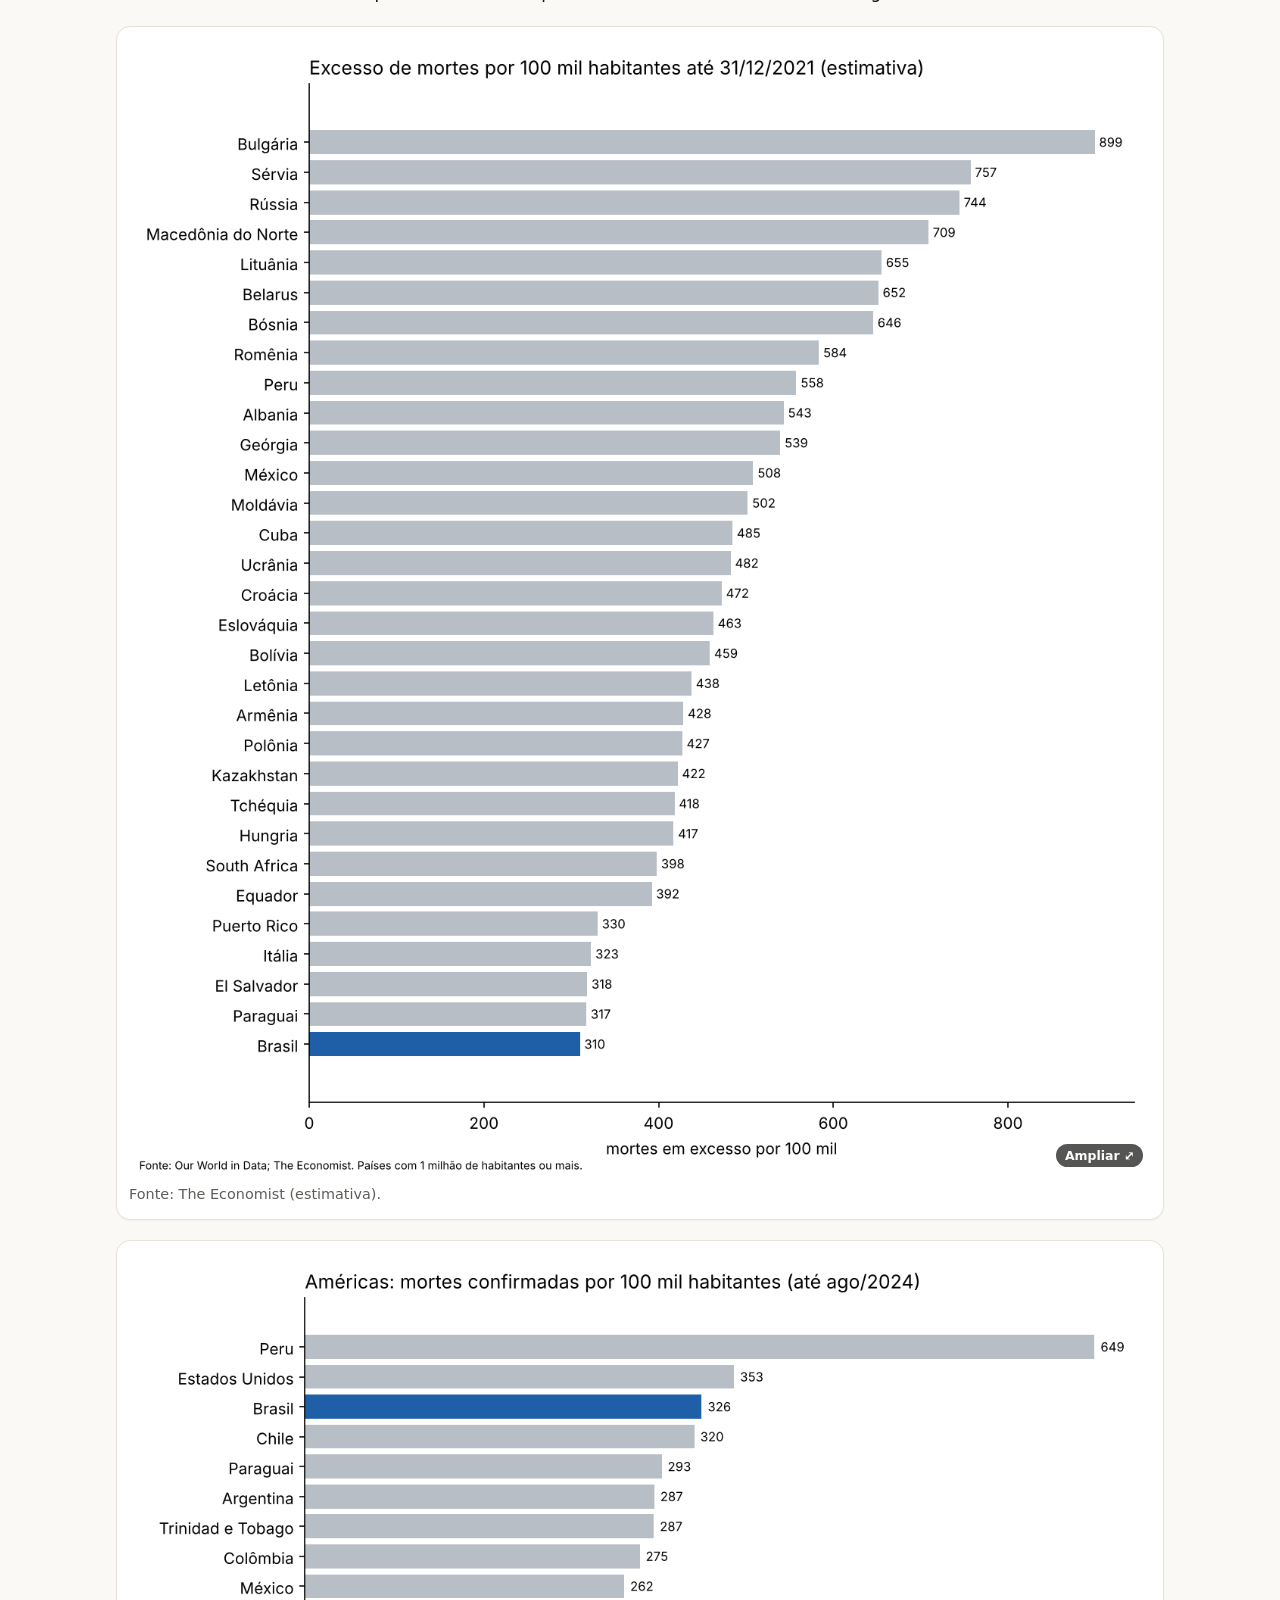
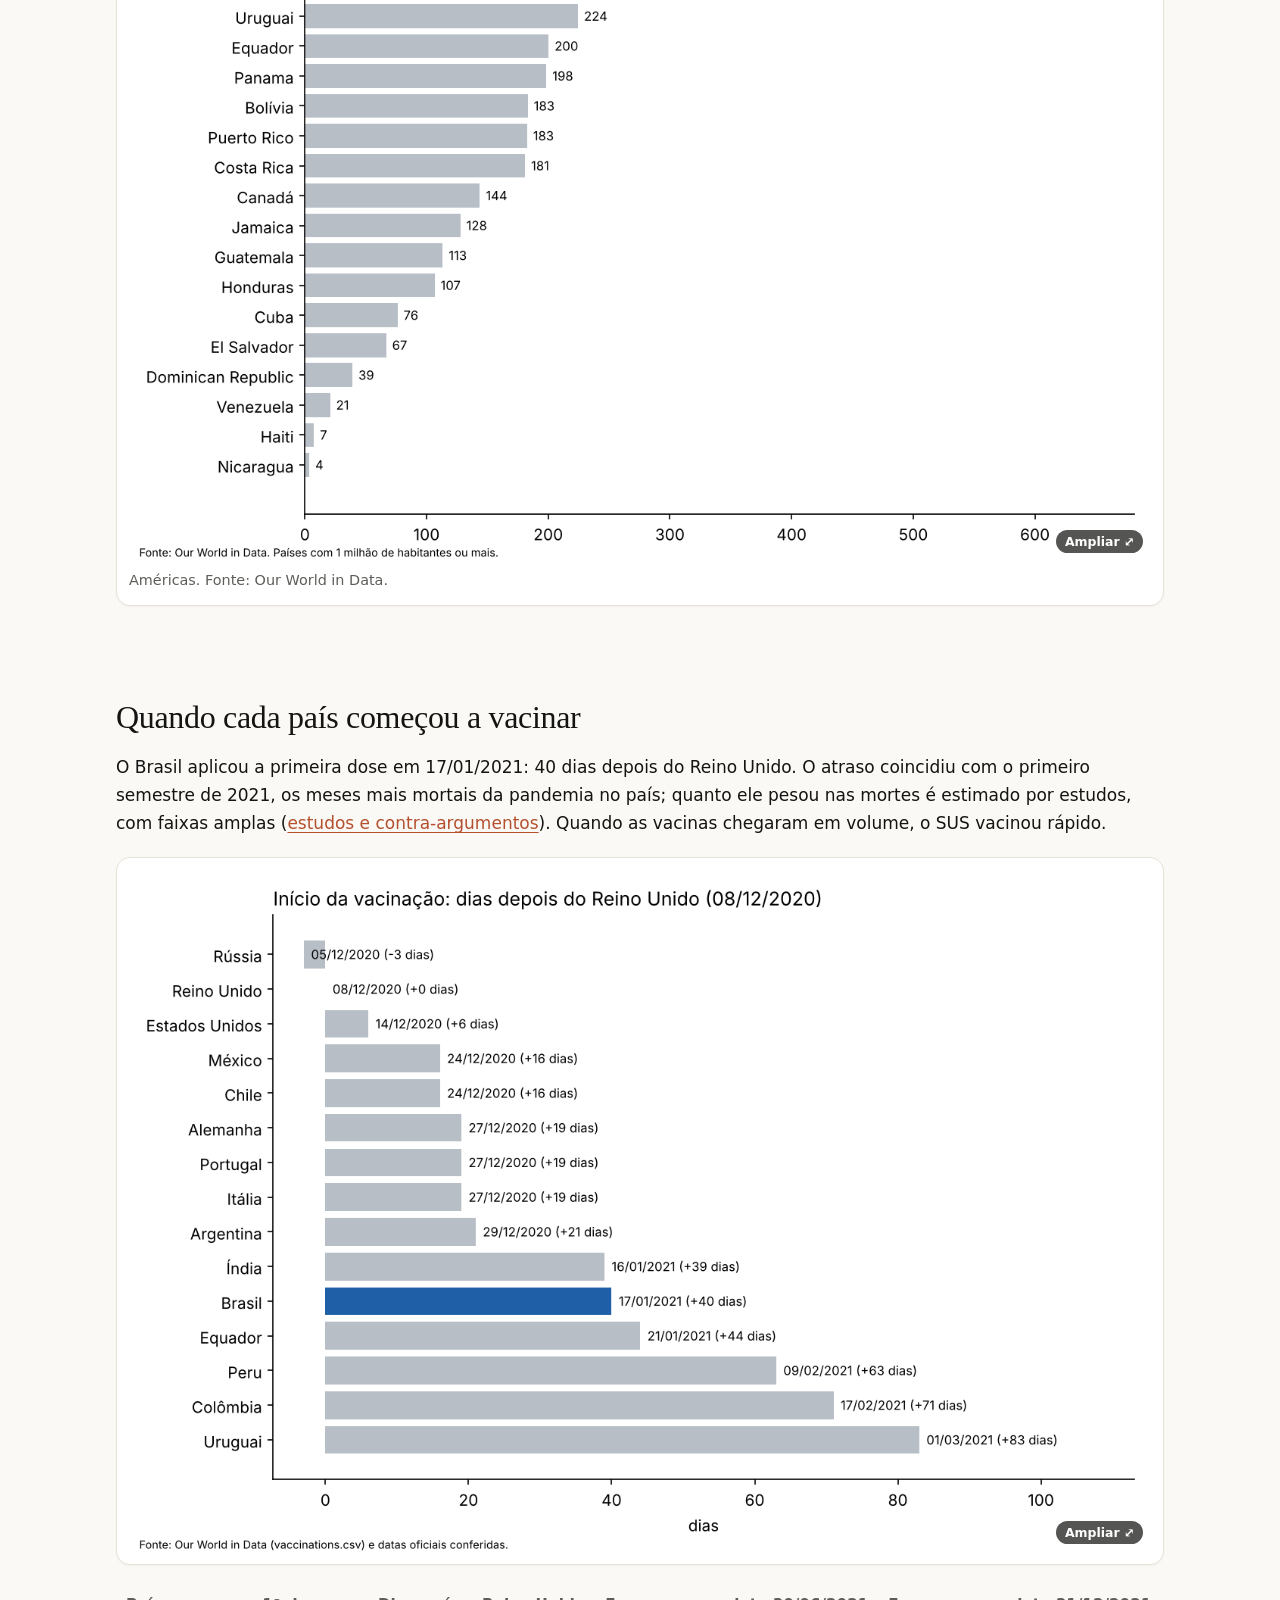
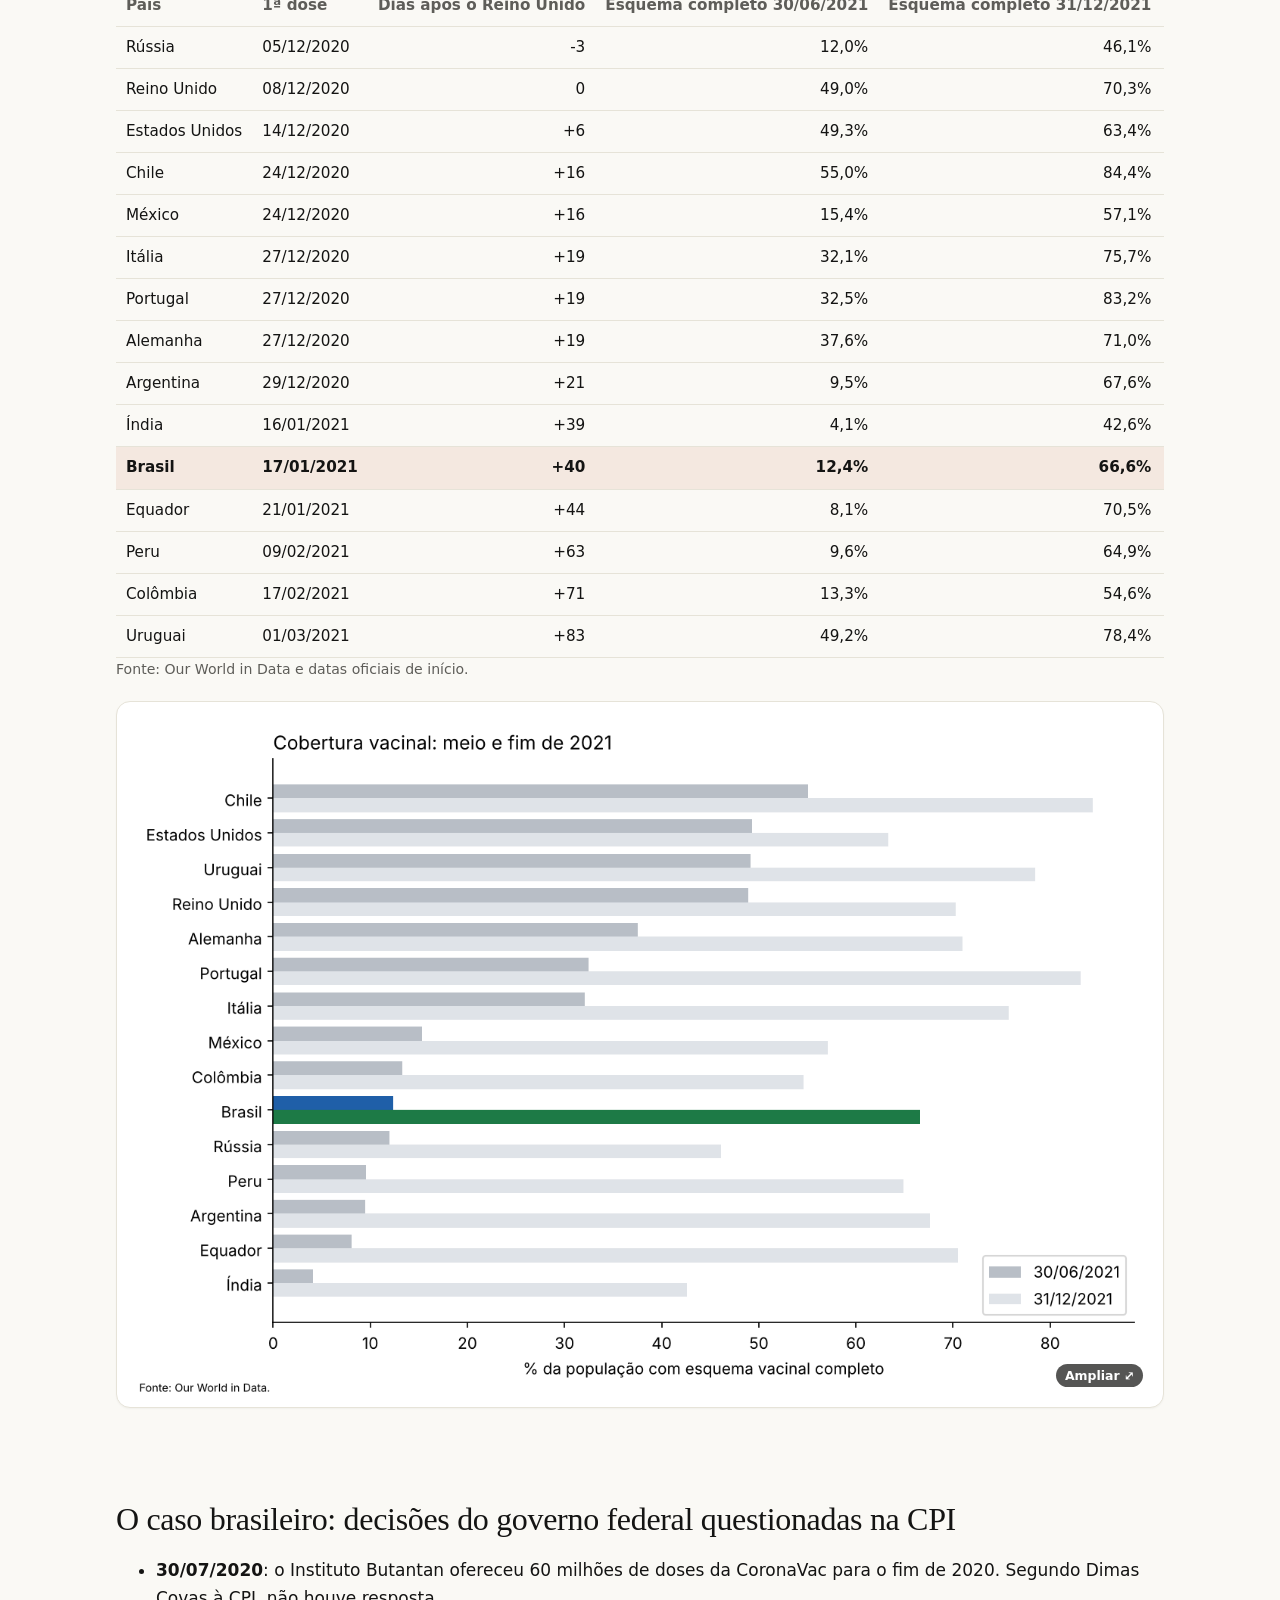
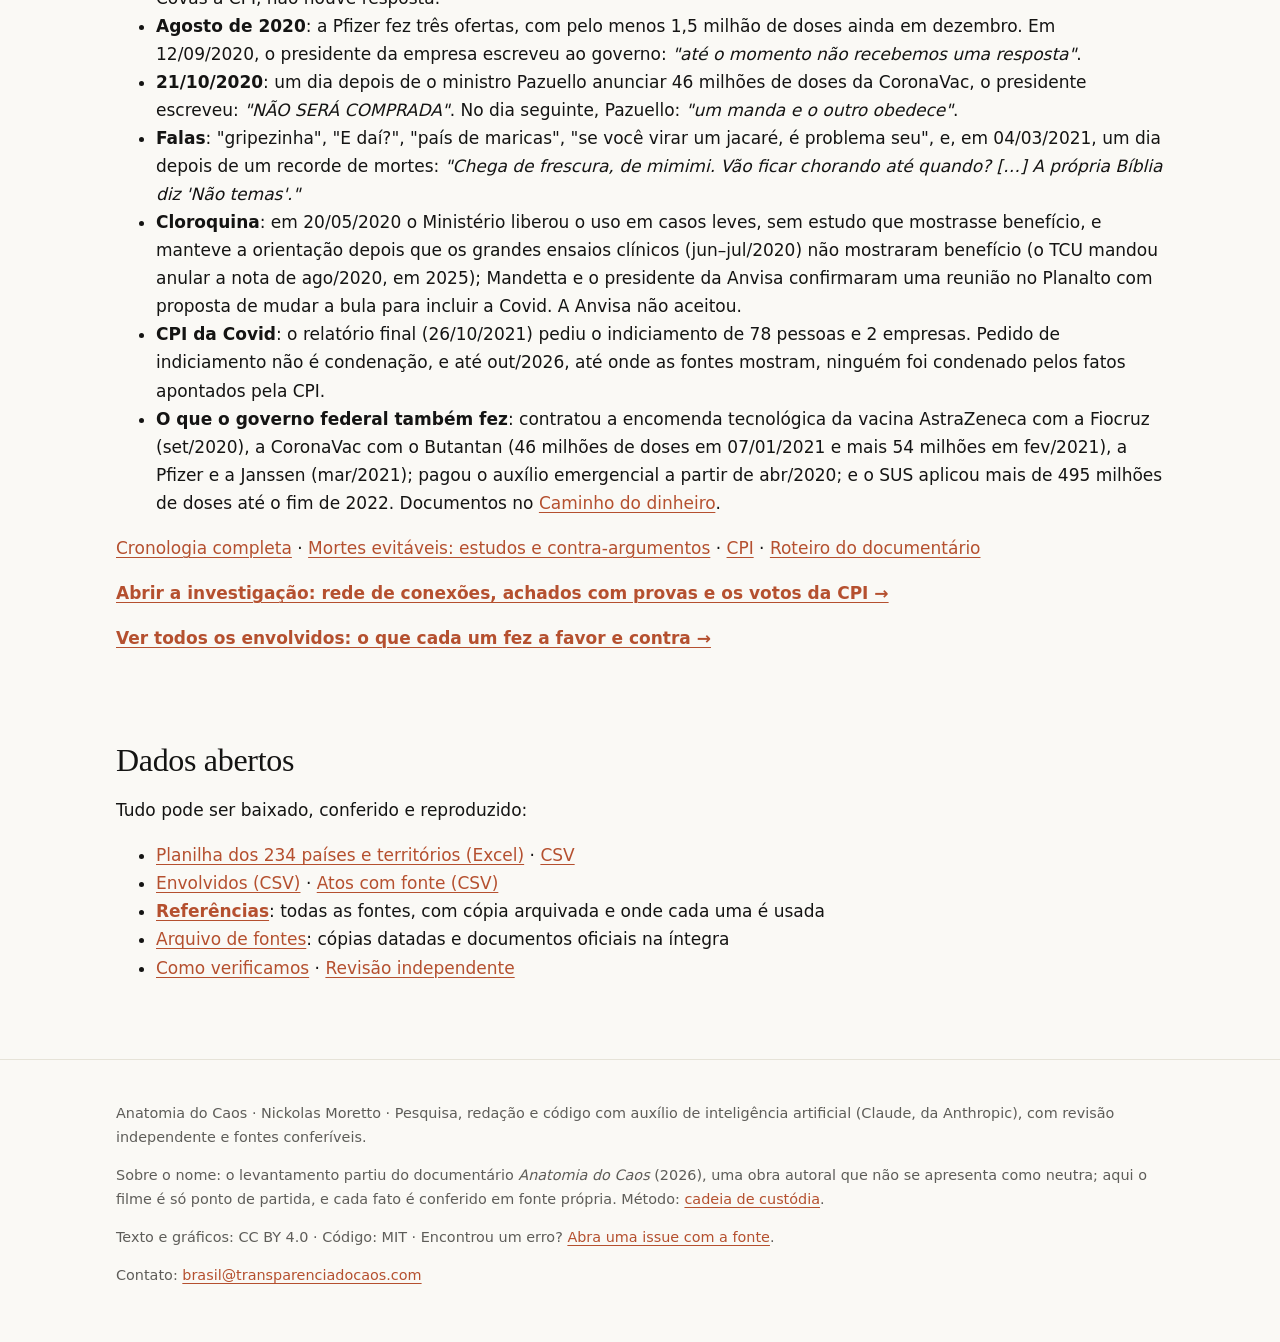
==== commit 2c40b0da: "O site passa a abrir no tema claro Antes o padrão era seguir o sistema, então quem usa o aparelho no" ====
--- a/index.html
+++ b/index.html
@@ -3,7 +3,7 @@
 <head>
 <meta charset="utf-8">
 <meta name="viewport" content="width=device-width, initial-scale=1">
-<script>try{var t=localStorage.getItem("tema");if(t==="claro"||t==="escuro")document.documentElement.setAttribute("data-tema",t)}catch(e){}</script>
+<script>(function(){var t="claro";try{var s=localStorage.getItem("tema");if(s==="escuro"||s==="sistema")t=s}catch(e){}if(t!=="sistema")document.documentElement.setAttribute("data-tema",t)})()</script>
 <title>Anatomia do Caos — a Covid-19 no Brasil em dados públicos</title>
 <meta name="description" content="Memória, verdade e reparação: dados abertos, gráficos e fontes sobre a Covid-19 no Brasil e as decisões do governo federal na pandemia.">
 <meta property="og:type" content="website">
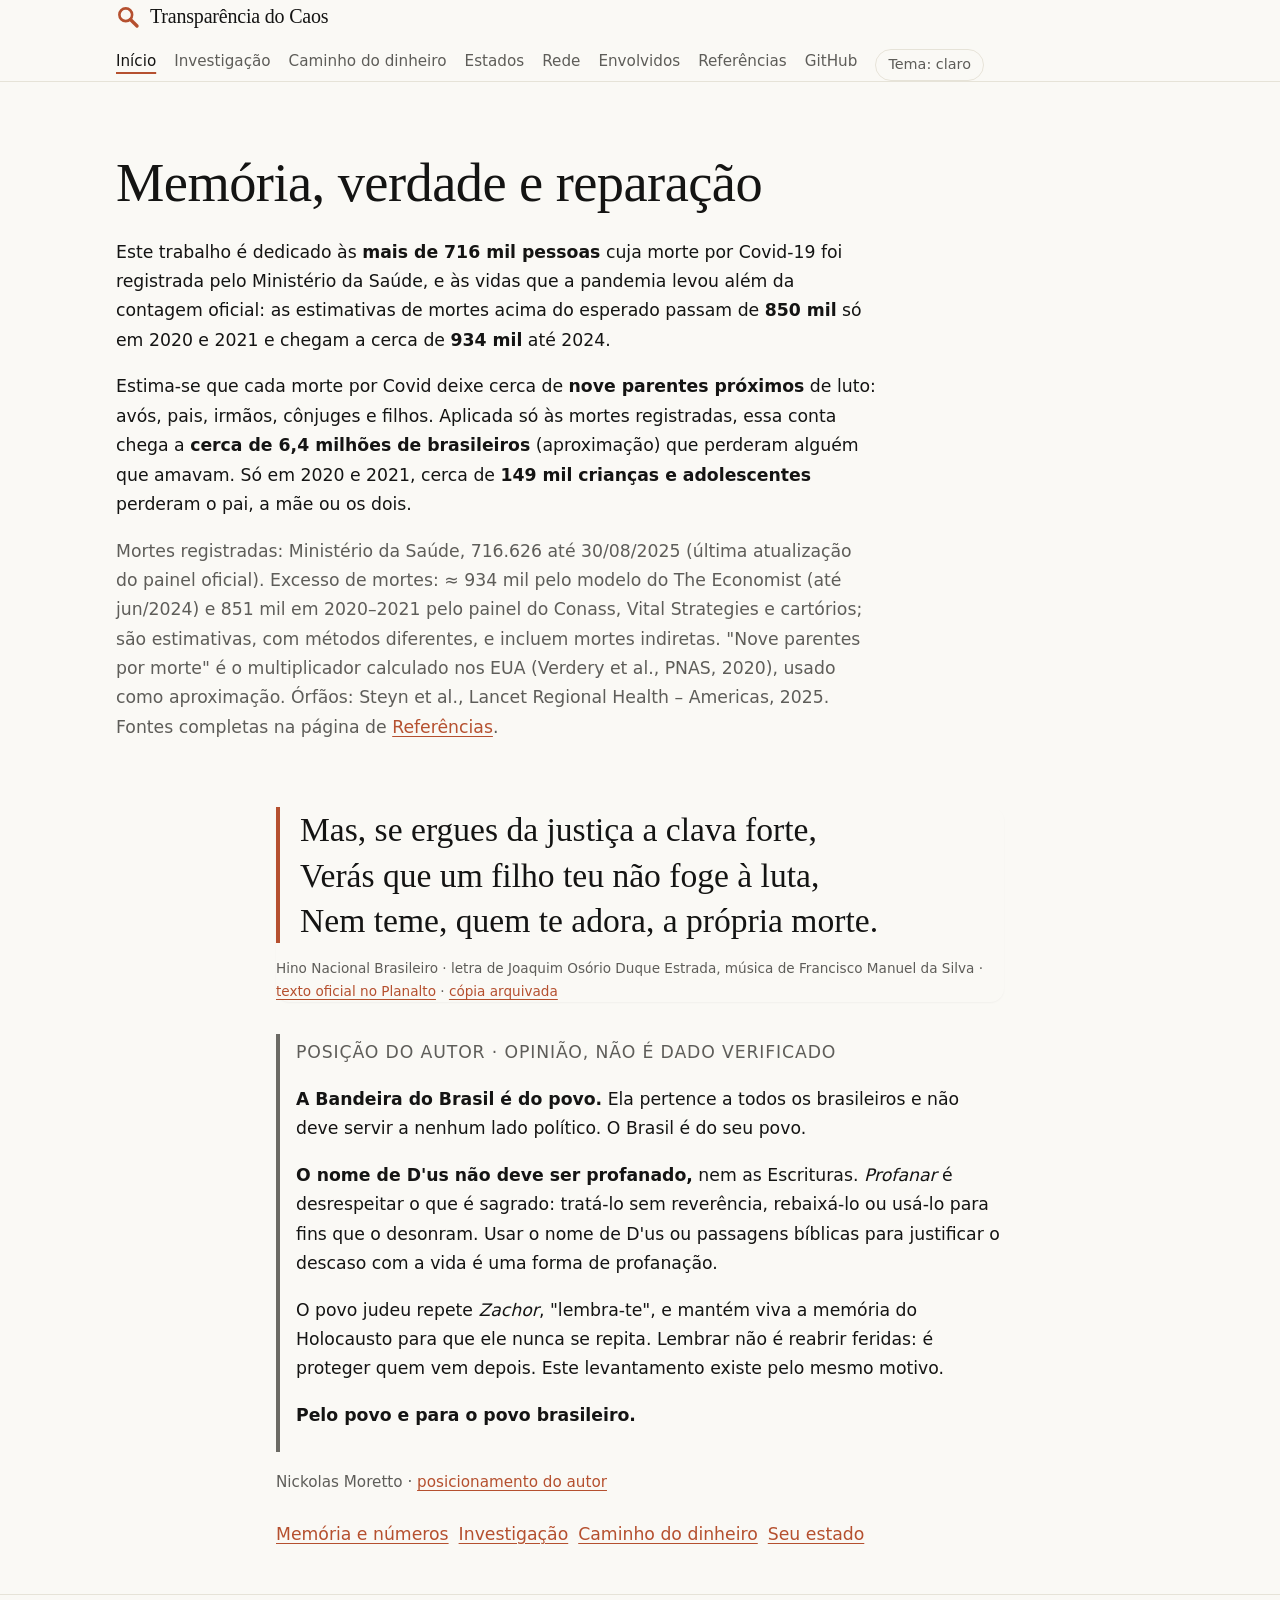
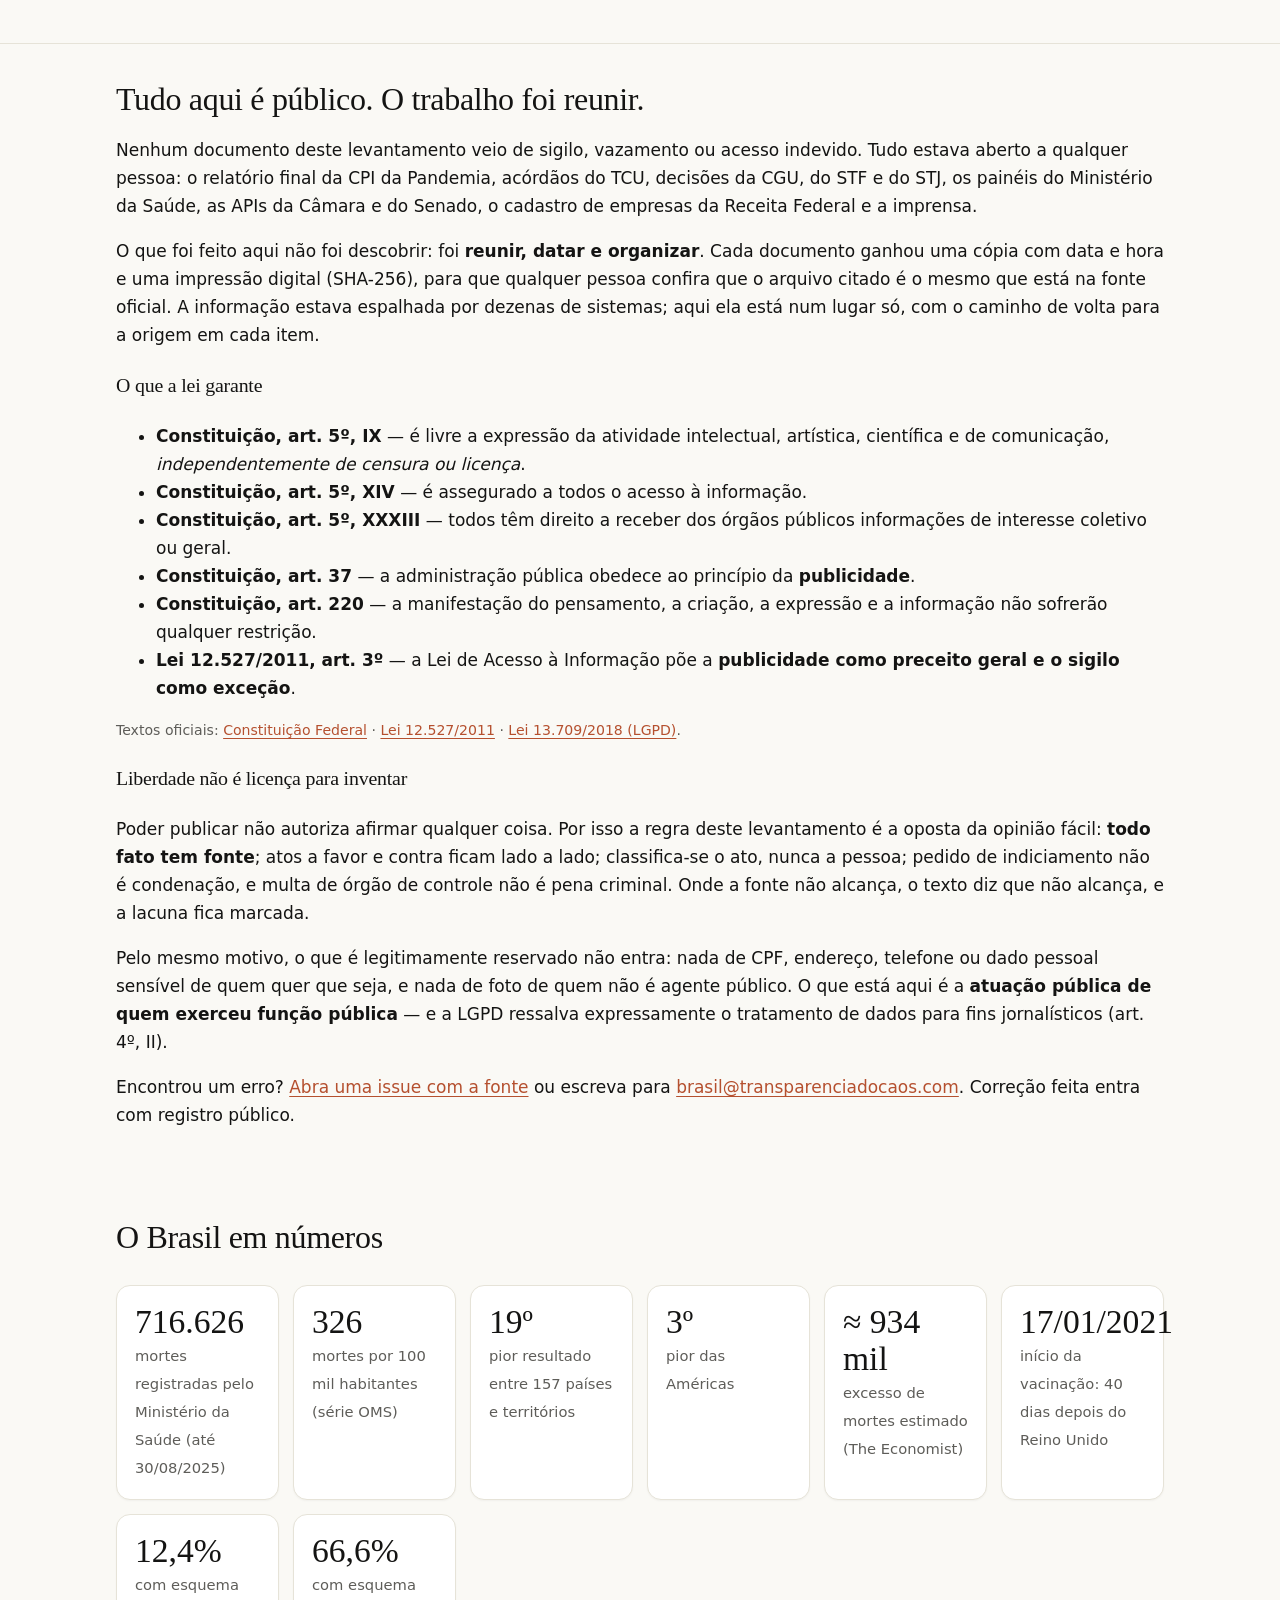
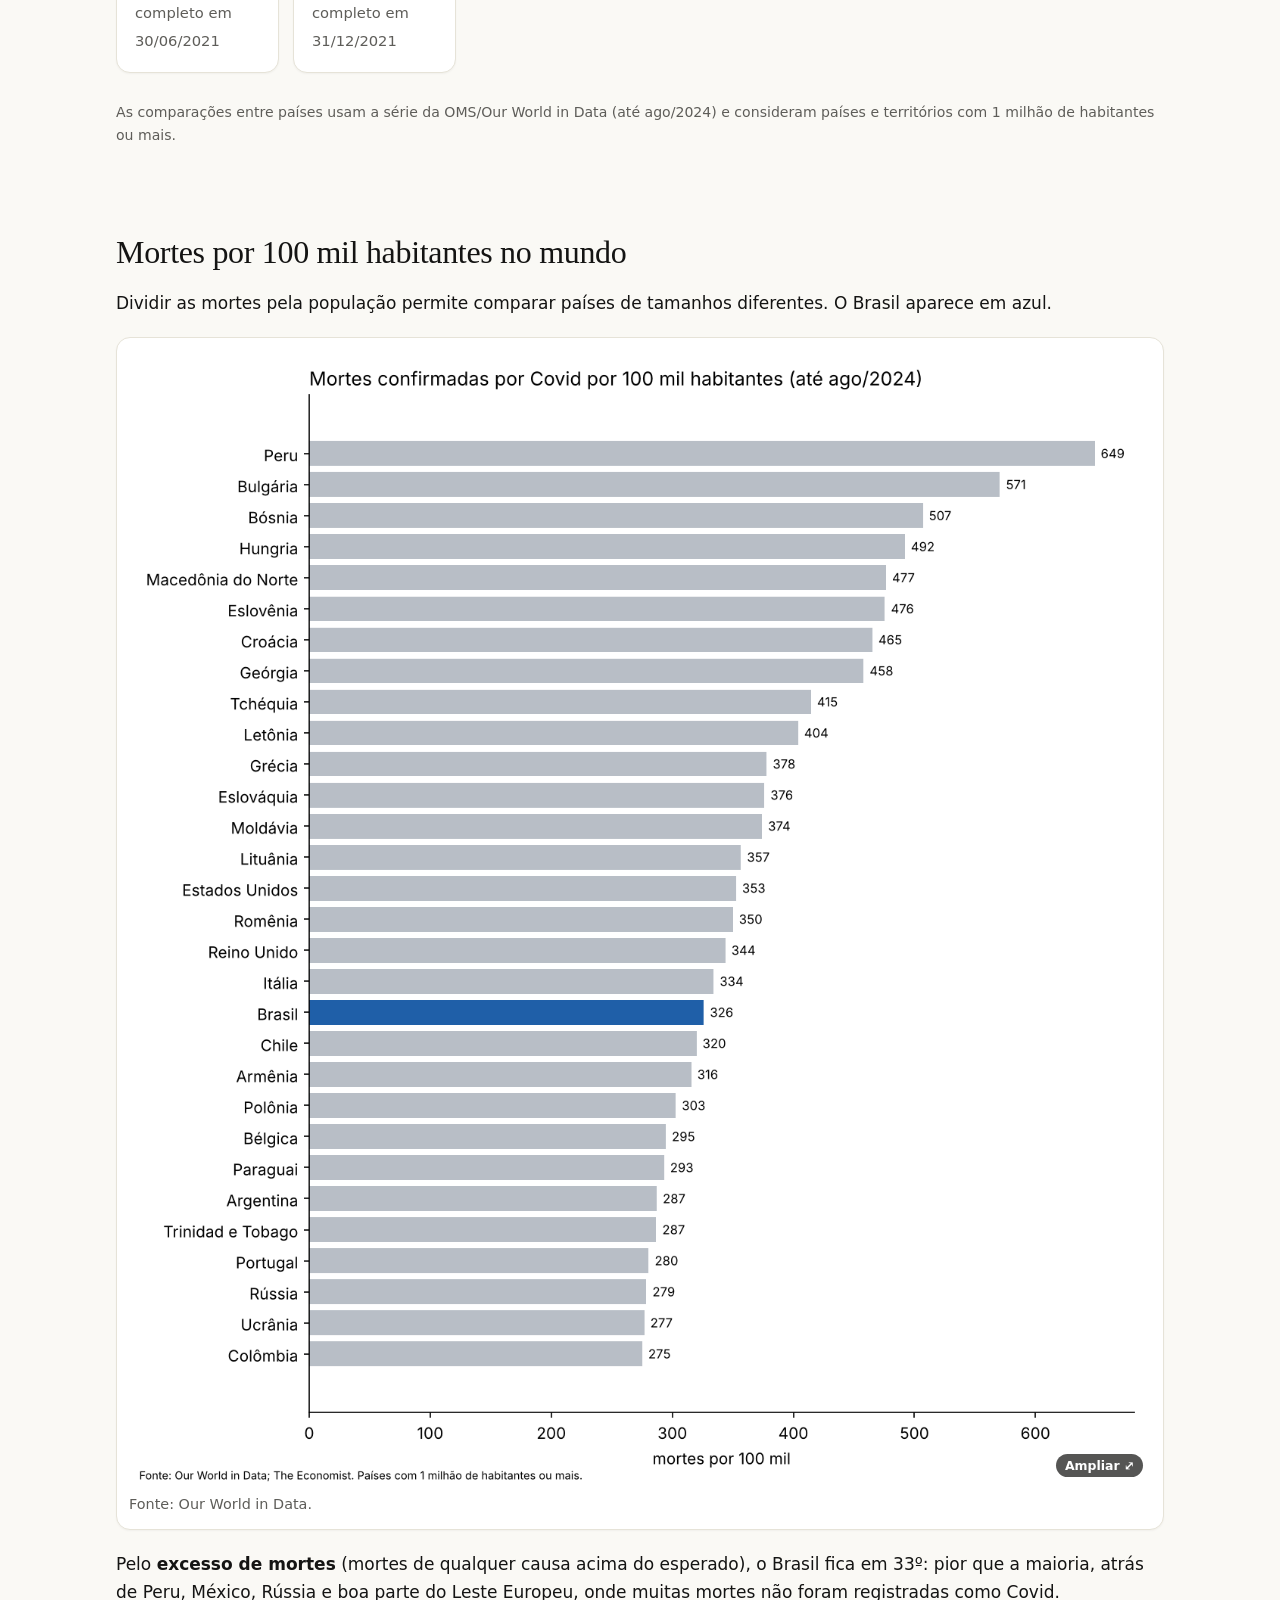
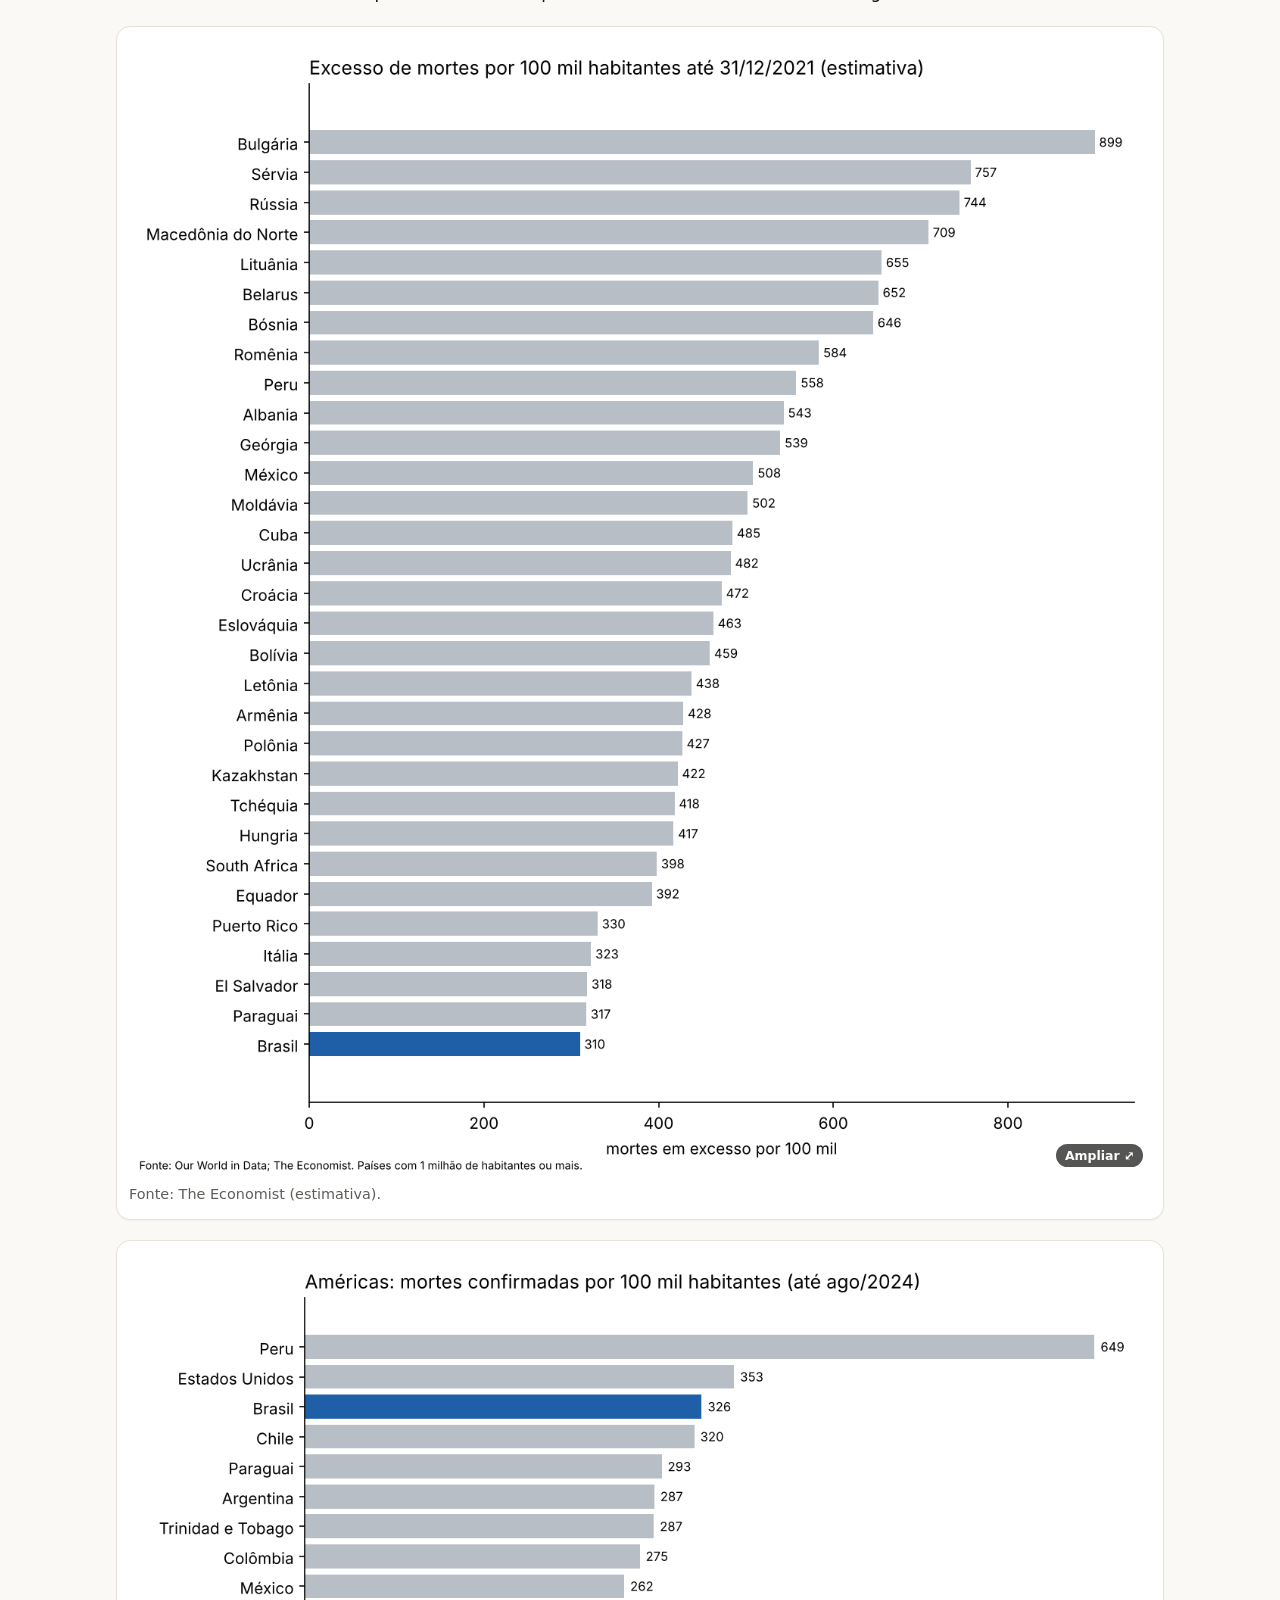
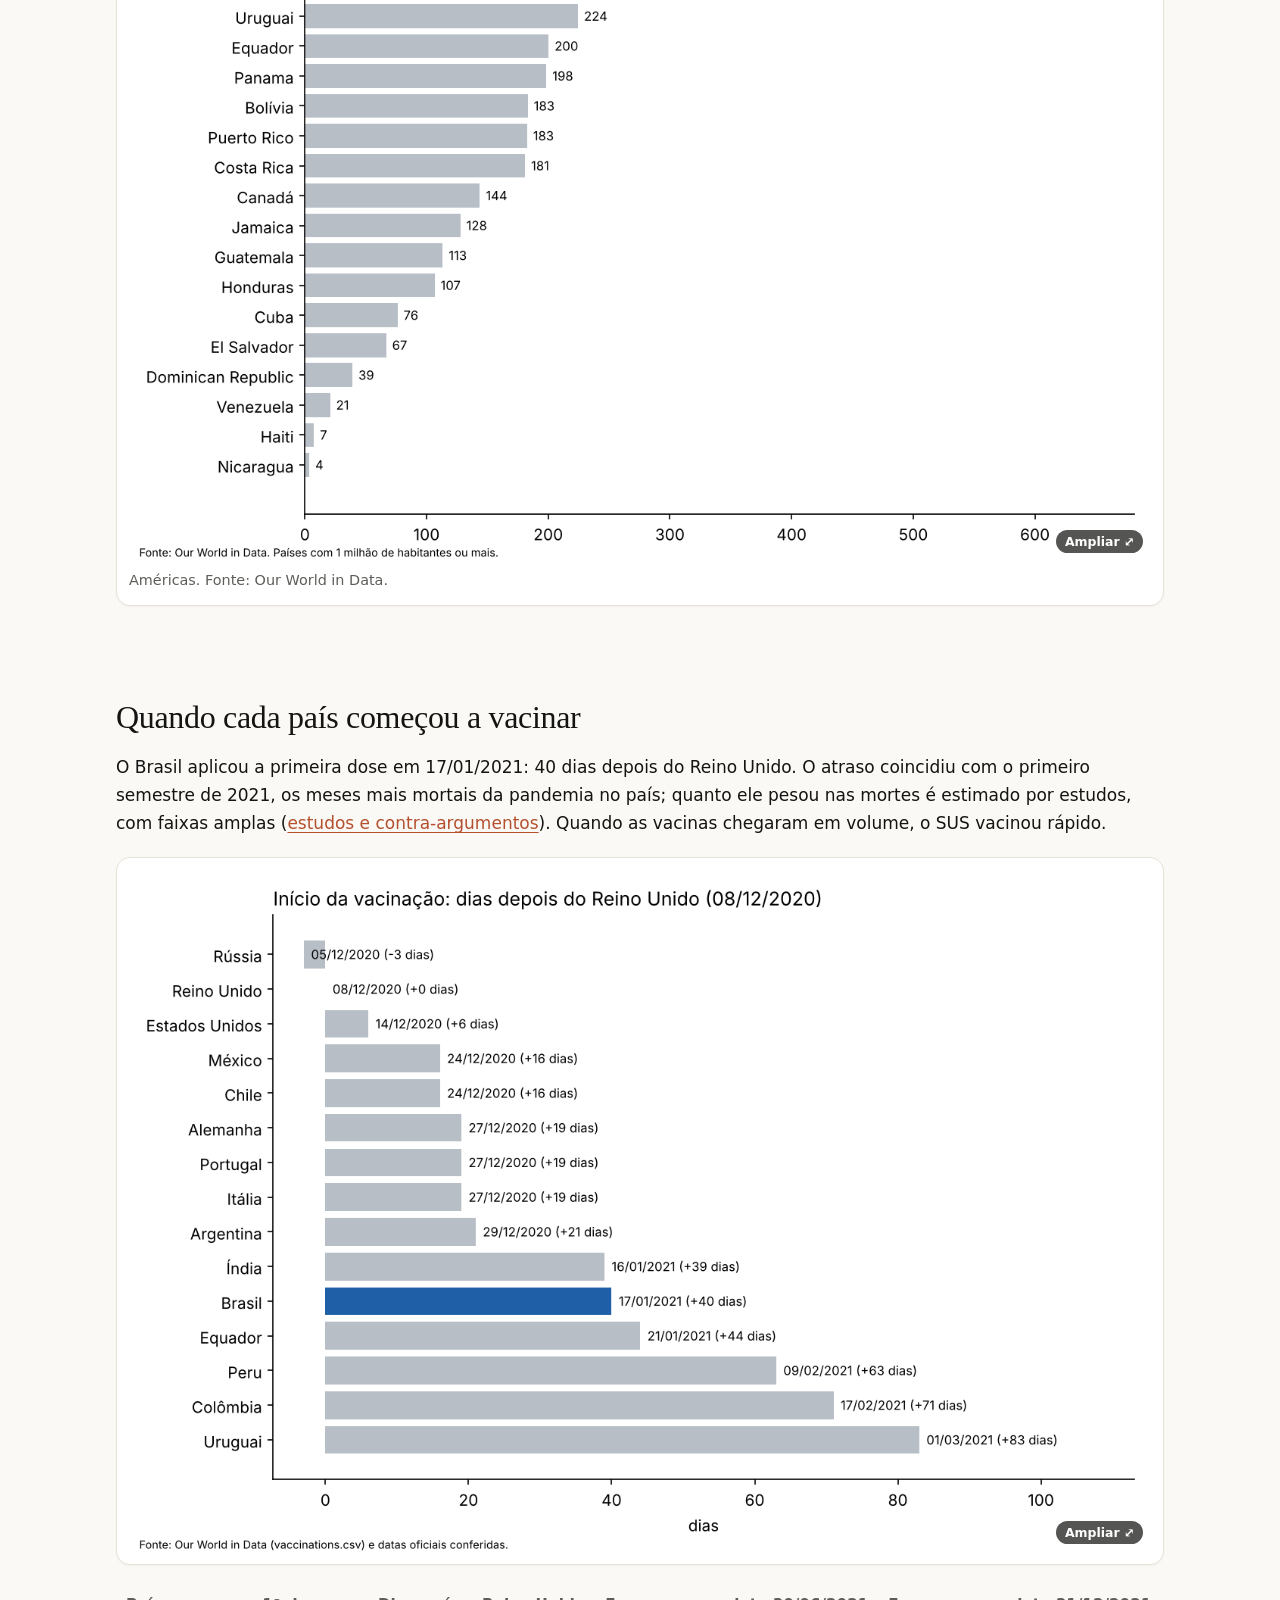
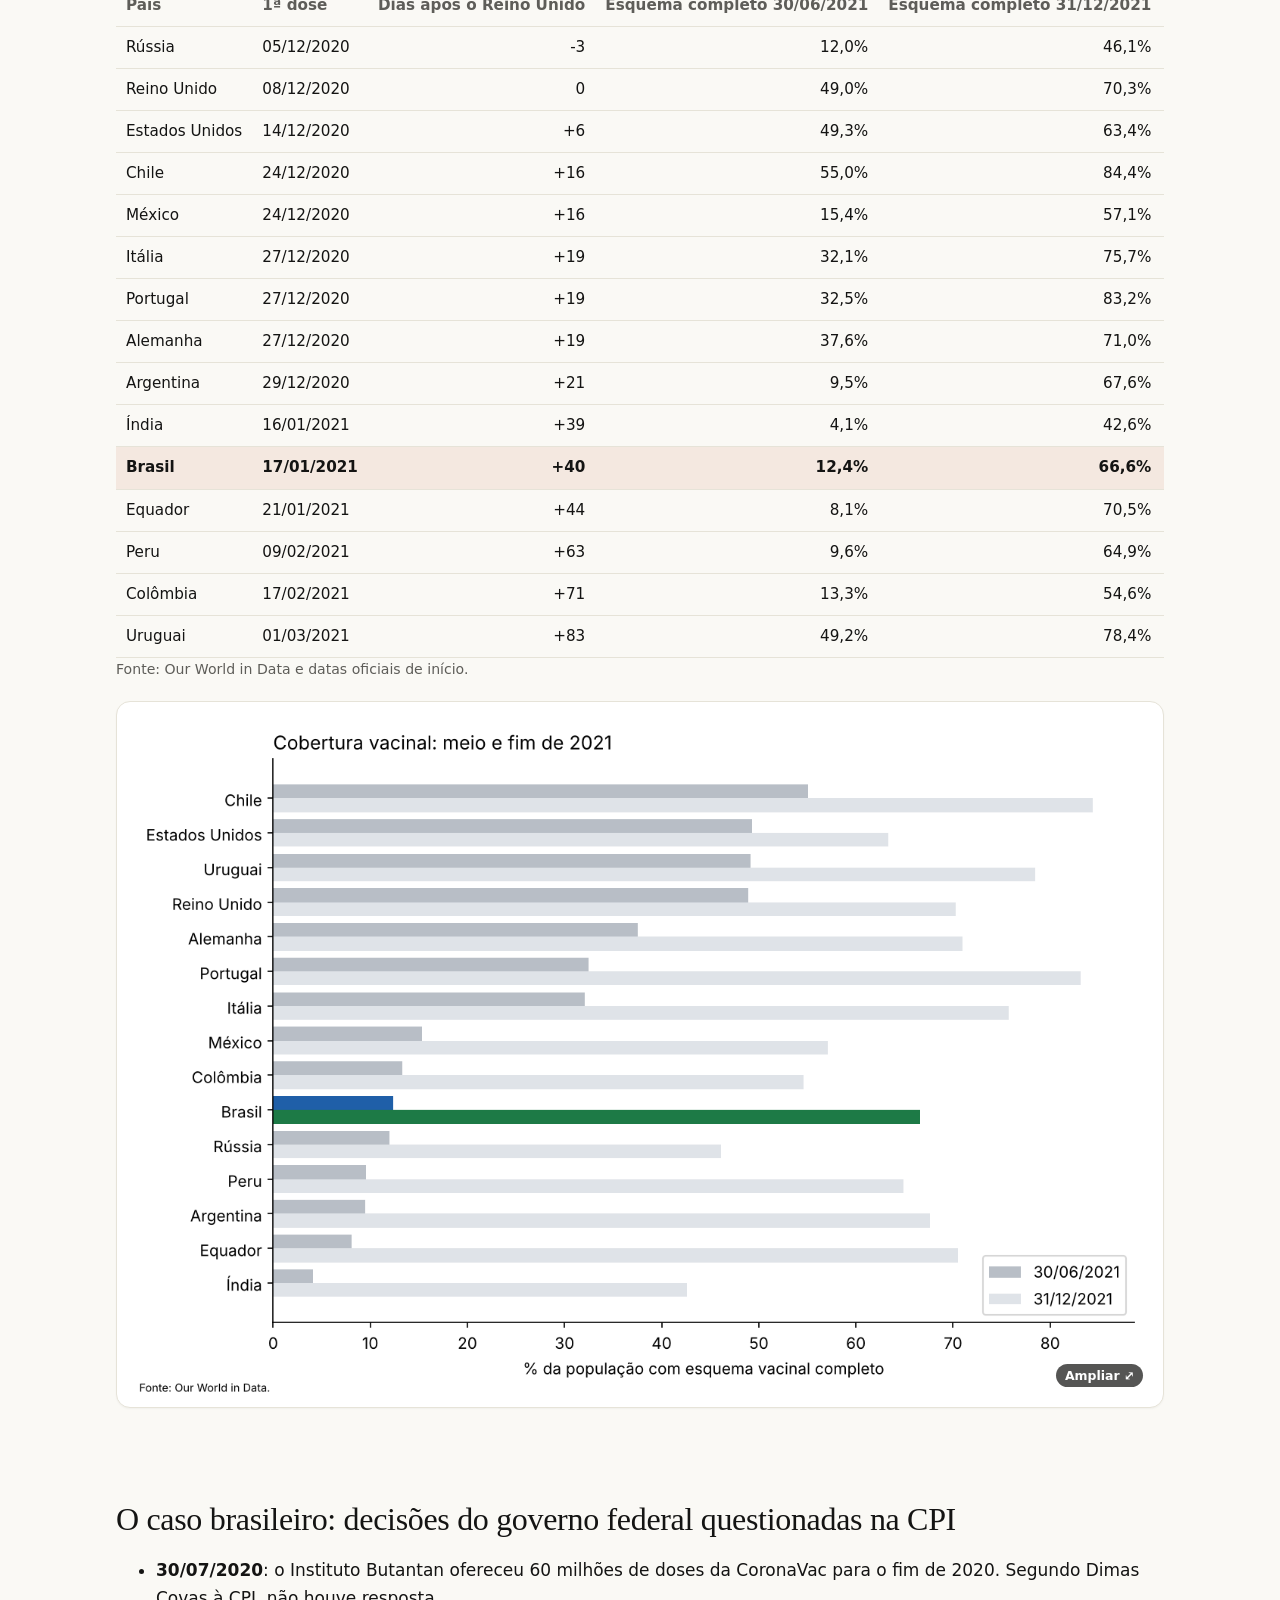
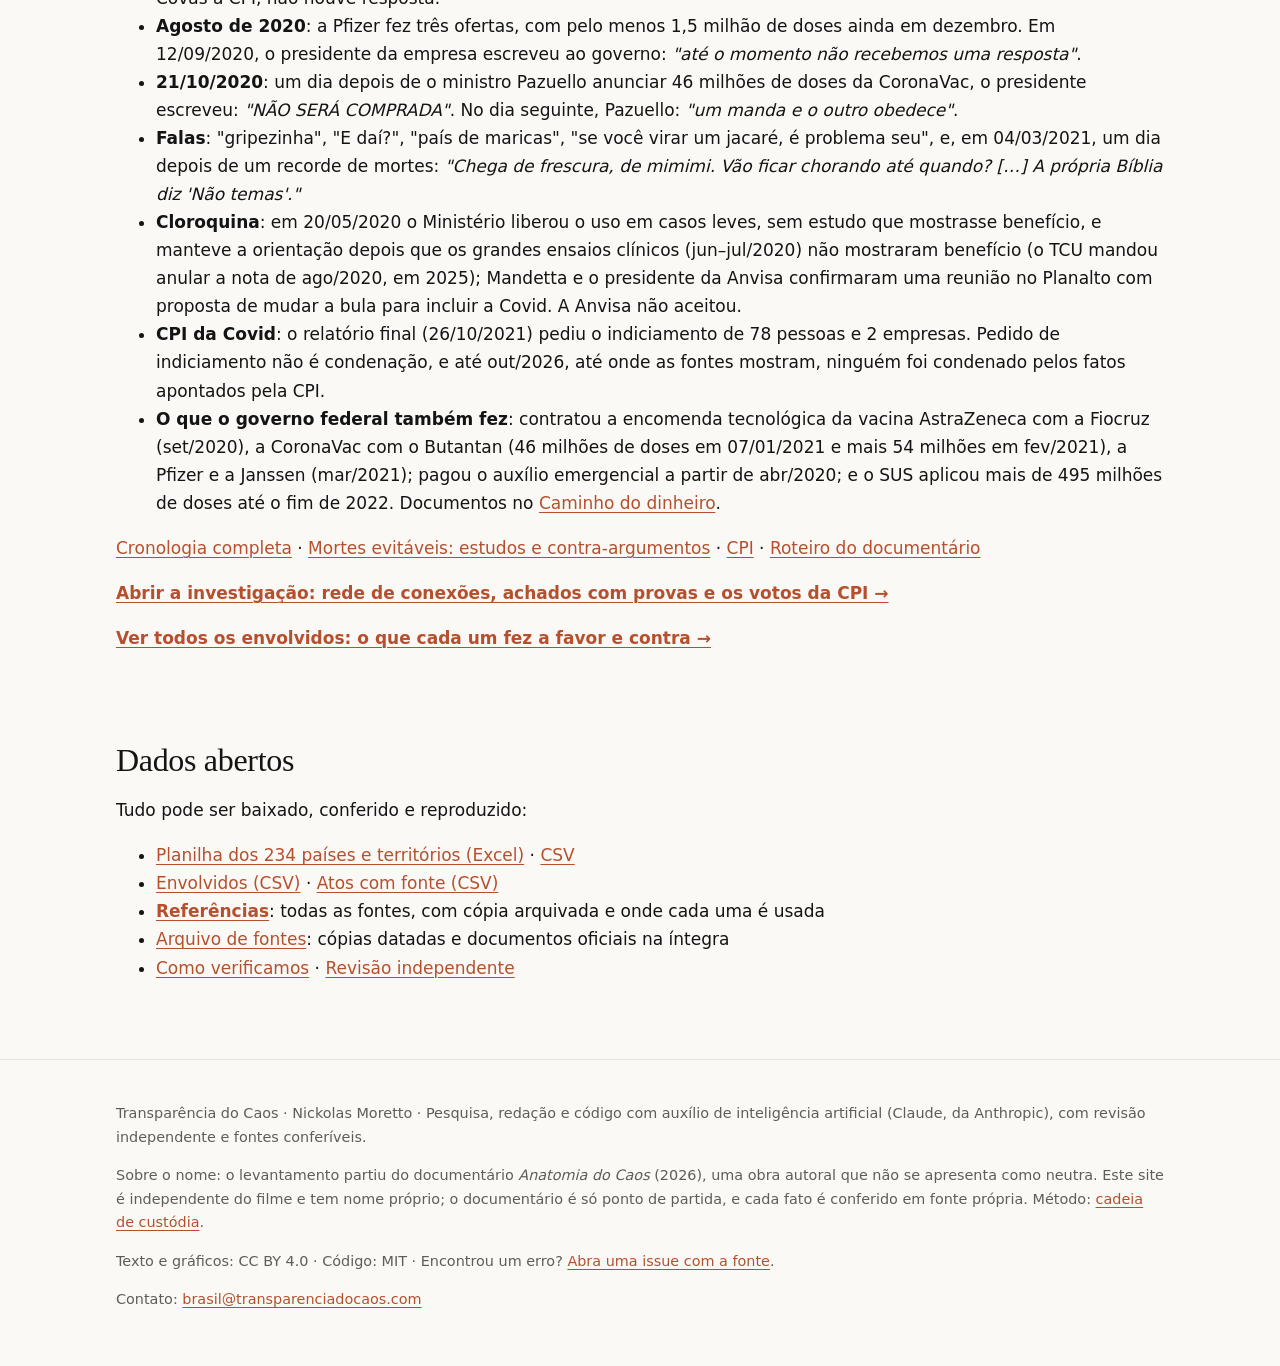
==== commit b71784ed: "O site passa a se chamar Transparência do Caos O nome anterior era o mesmo do documentário Anatomia " ====
--- a/index.html
+++ b/index.html
@@ -4,17 +4,17 @@
 <meta charset="utf-8">
 <meta name="viewport" content="width=device-width, initial-scale=1">
 <script>(function(){var t="claro";try{var s=localStorage.getItem("tema");if(s==="escuro"||s==="sistema")t=s}catch(e){}if(t!=="sistema")document.documentElement.setAttribute("data-tema",t)})()</script>
-<title>Anatomia do Caos — a Covid-19 no Brasil em dados públicos</title>
+<title>Transparência do Caos — a Covid-19 no Brasil em dados públicos</title>
 <meta name="description" content="Memória, verdade e reparação: dados abertos, gráficos e fontes sobre a Covid-19 no Brasil e as decisões do governo federal na pandemia.">
 <meta property="og:type" content="website">
-<meta property="og:site_name" content="Anatomia do Caos">
-<meta property="og:title" content="Anatomia do Caos — a Covid-19 no Brasil em dados públicos">
+<meta property="og:site_name" content="Transparência do Caos">
+<meta property="og:title" content="Transparência do Caos — a Covid-19 no Brasil em dados públicos">
 <meta property="og:description" content="Memória, verdade e reparação: dados abertos, gráficos e fontes sobre a Covid-19 no Brasil e as decisões do governo federal na pandemia.">
 <meta property="og:url" content="https://transparenciadocaos.com/">
 <meta property="og:image" content="https://transparenciadocaos.com/assets/marca/compartilhar.png">
 <meta property="og:image:width" content="1200">
 <meta property="og:image:height" content="630">
-<meta property="og:image:alt" content="Lupa e o nome Anatomia do Caos sobre fundo claro">
+<meta property="og:image:alt" content="Lupa e o nome Transparência do Caos sobre fundo claro">
 <meta name="twitter:card" content="summary_large_image">
 <link rel="canonical" href="https://transparenciadocaos.com/">
 <link rel="icon" href="assets/marca/favicon.svg" type="image/svg+xml">
@@ -27,8 +27,8 @@
    "@type": "WebSite",
    "@id": "https://transparenciadocaos.com/#site",
    "url": "https://transparenciadocaos.com/",
-   "name": "Anatomia do Caos",
-   "alternateName": "Transparência do Caos",
+   "name": "Transparência do Caos",
+   "alternateName": "Anatomia do Caos",
    "inLanguage": "pt-BR",
    "description": "Memória, verdade e reparação: dados abertos, gráficos e fontes sobre a Covid-19 no Brasil e as decisões do governo federal na pandemia.",
    "publisher": {
@@ -37,7 +37,7 @@
   },
   {
    "@type": "Organization",
-   "name": "Anatomia do Caos",
+   "name": "Transparência do Caos",
    "url": "https://transparenciadocaos.com/",
    "email": "brasil@transparenciadocaos.com",
    "logo": "https://transparenciadocaos.com/assets/marca/compartilhar.png",
@@ -55,7 +55,7 @@
   },
   {
    "@type": "Dataset",
-   "name": "Anatomia do Caos — dados abertos da Covid-19 no Brasil",
+   "name": "Transparência do Caos — dados abertos da Covid-19 no Brasil",
    "description": "Pessoas, atos com fonte, rede de conexões, caminho do dinheiro, empresas (Receita Federal), mortes e vacinação por estado. Cada dado tem fonte pública e cópia arquivada com SHA-256.",
    "url": "https://transparenciadocaos.com/",
    "license": "https://github.com/nk-ls/anatomia-do-caos",
@@ -115,7 +115,7 @@
 <body>
 <header class="topo">
   <div class="conteiner">
-    <a class="marca" href="index.html">Anatomia do Caos</a>
+    <a class="marca" href="index.html">Transparência do Caos</a>
     <nav class="nav" aria-label="Principal">
       <a href="index.html" aria-current="page">Início</a>
       <a href="investigacao.html">Investigação</a>
@@ -250,8 +250,8 @@
 
 <footer class="rodape">
   <div class="conteiner">
-    <p>Anatomia do Caos · Nickolas Moretto · Pesquisa, redação e código com auxílio de inteligência artificial (Claude, da Anthropic), com revisão independente e fontes conferíveis.</p>
-    <p>Sobre o nome: o levantamento partiu do documentário <em>Anatomia do Caos</em> (2026), uma obra autoral que não se apresenta como neutra; aqui o filme é só ponto de partida, e cada fato é conferido em fonte própria. Método: <a href="https://github.com/nk-ls/anatomia-do-caos/blob/main/docs/cadeia-de-custodia.md">cadeia de custódia</a>.</p>
+    <p>Transparência do Caos · Nickolas Moretto · Pesquisa, redação e código com auxílio de inteligência artificial (Claude, da Anthropic), com revisão independente e fontes conferíveis.</p>
+    <p>Sobre o nome: o levantamento partiu do documentário <em>Anatomia do Caos</em> (2026), uma obra autoral que não se apresenta como neutra. Este site é independente do filme e tem nome próprio; o documentário é só ponto de partida, e cada fato é conferido em fonte própria. Método: <a href="https://github.com/nk-ls/anatomia-do-caos/blob/main/docs/cadeia-de-custodia.md">cadeia de custódia</a>.</p>
     <p>Texto e gráficos: CC BY 4.0 · Código: MIT · Encontrou um erro? <a href="https://github.com/nk-ls/anatomia-do-caos/issues">Abra uma issue com a fonte</a>.</p>
     <p class="contato">Contato: <a href="mailto:brasil@transparenciadocaos.com">brasil@transparenciadocaos.com</a></p>
   </div>
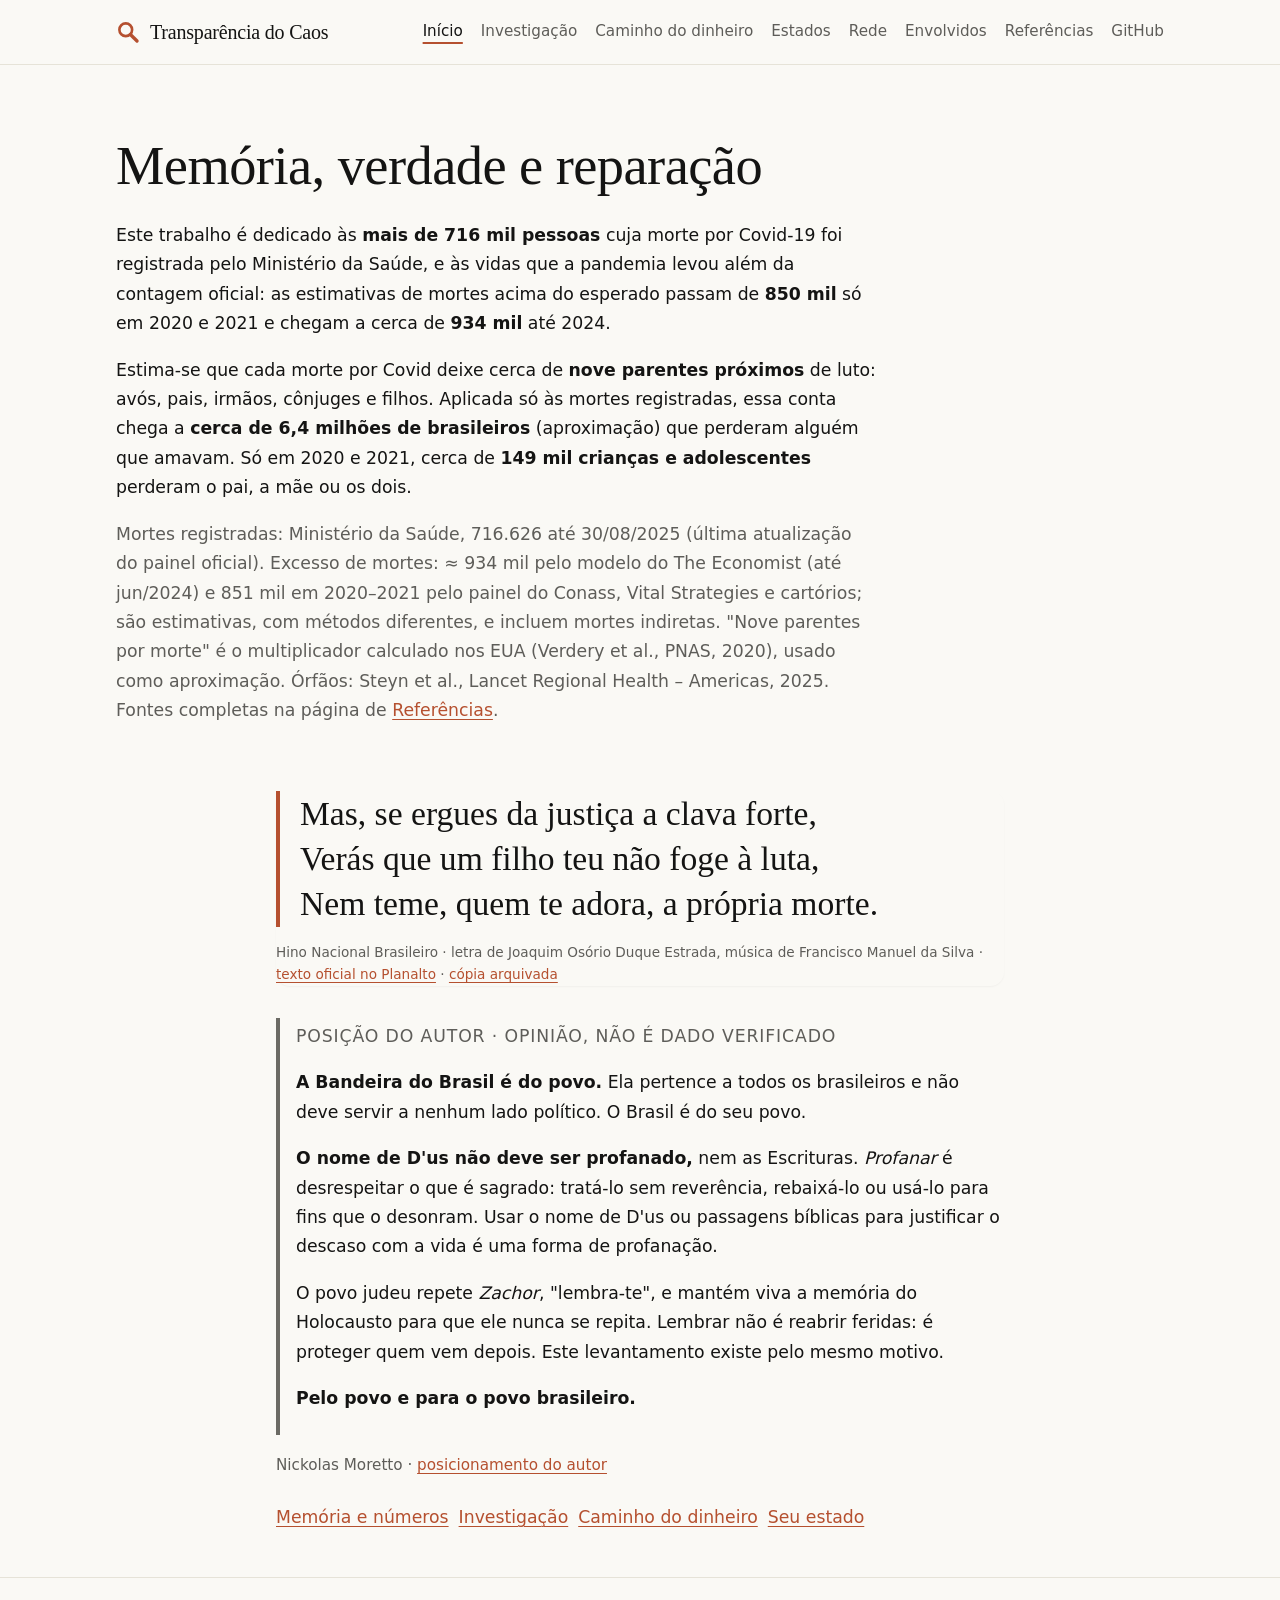
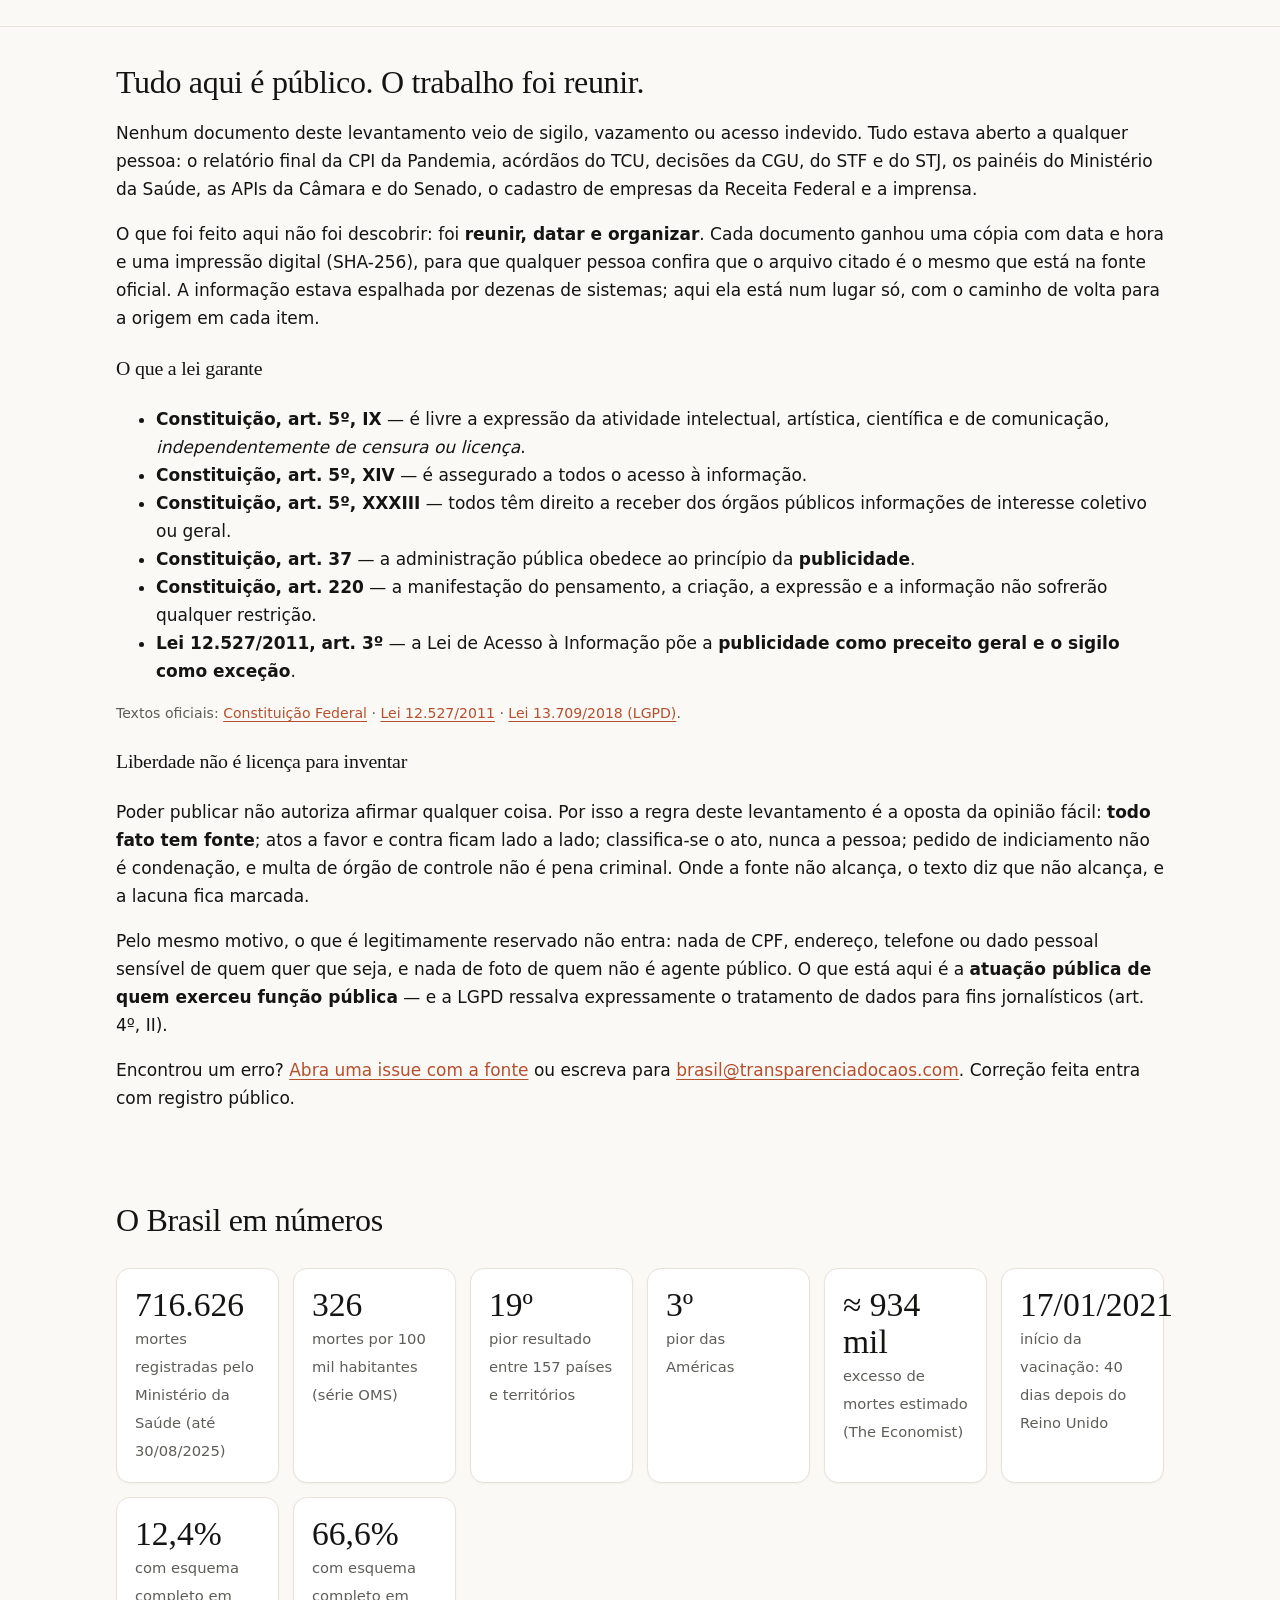
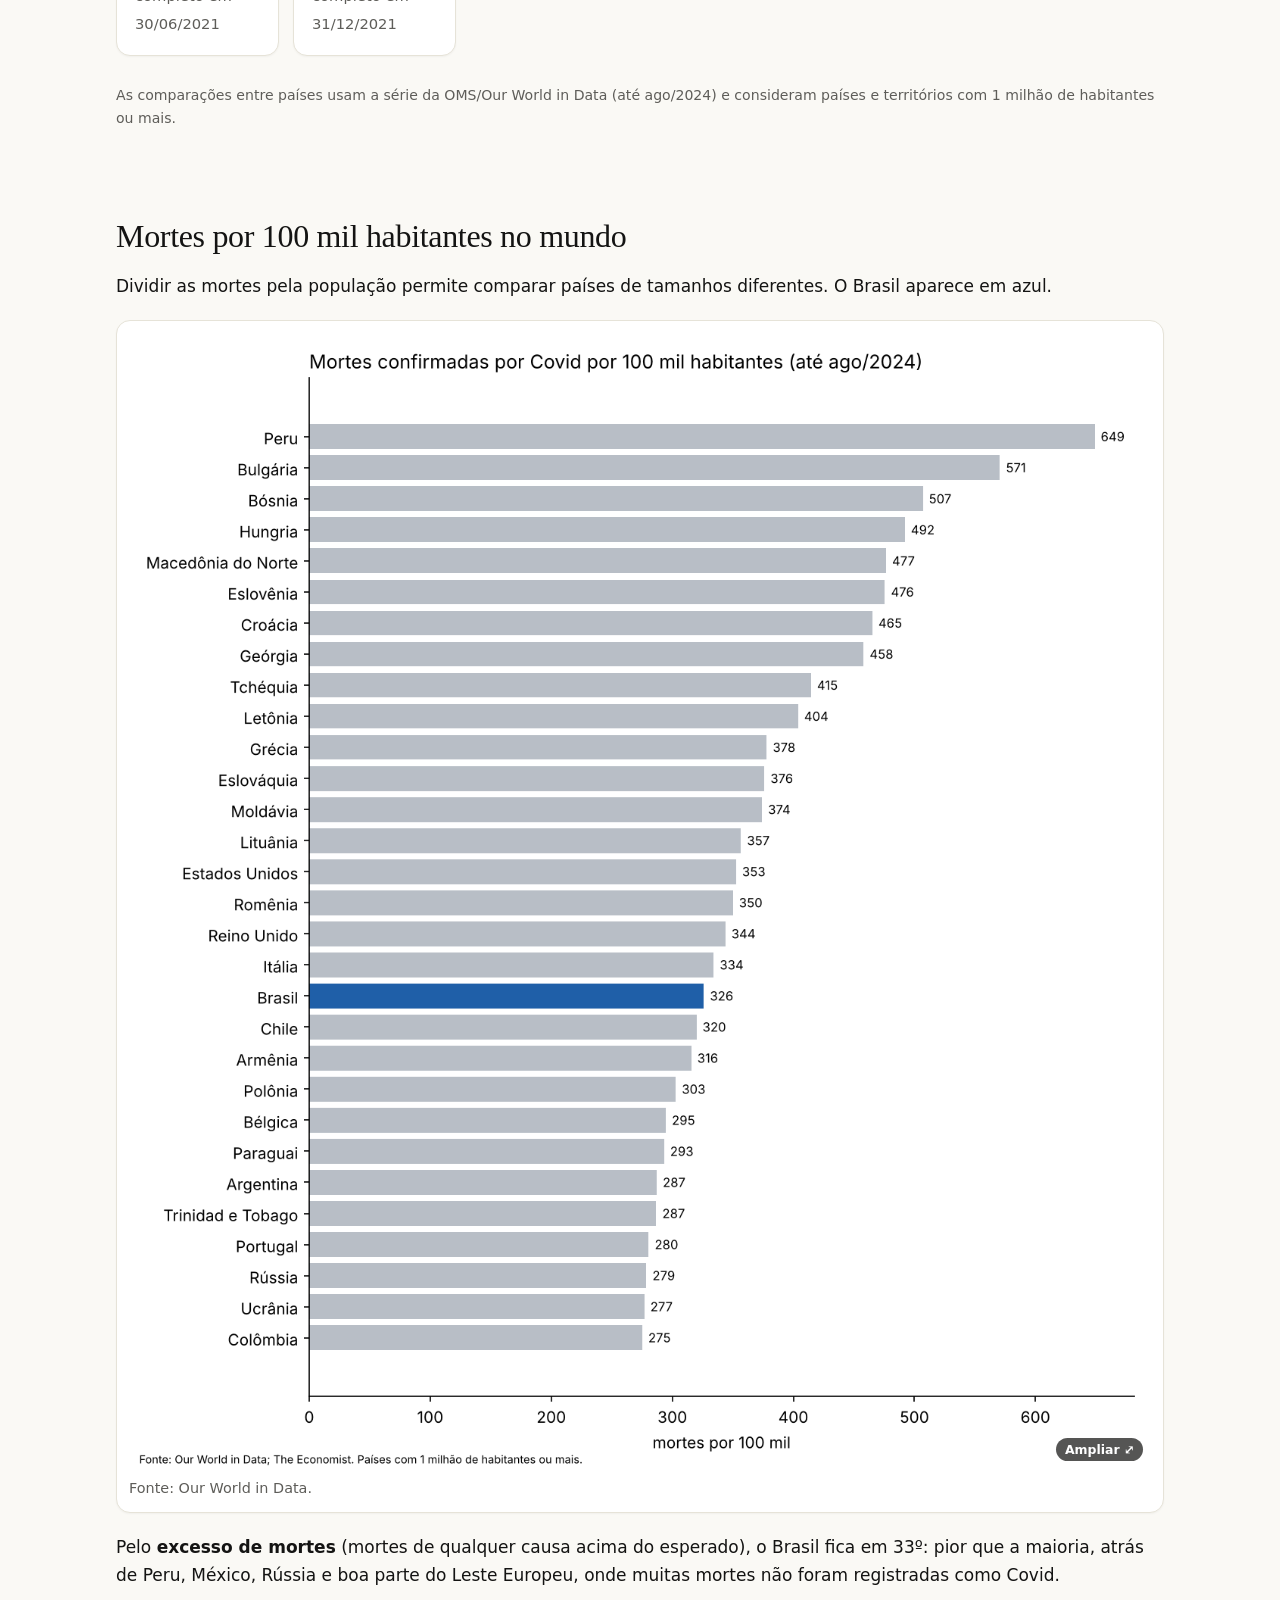
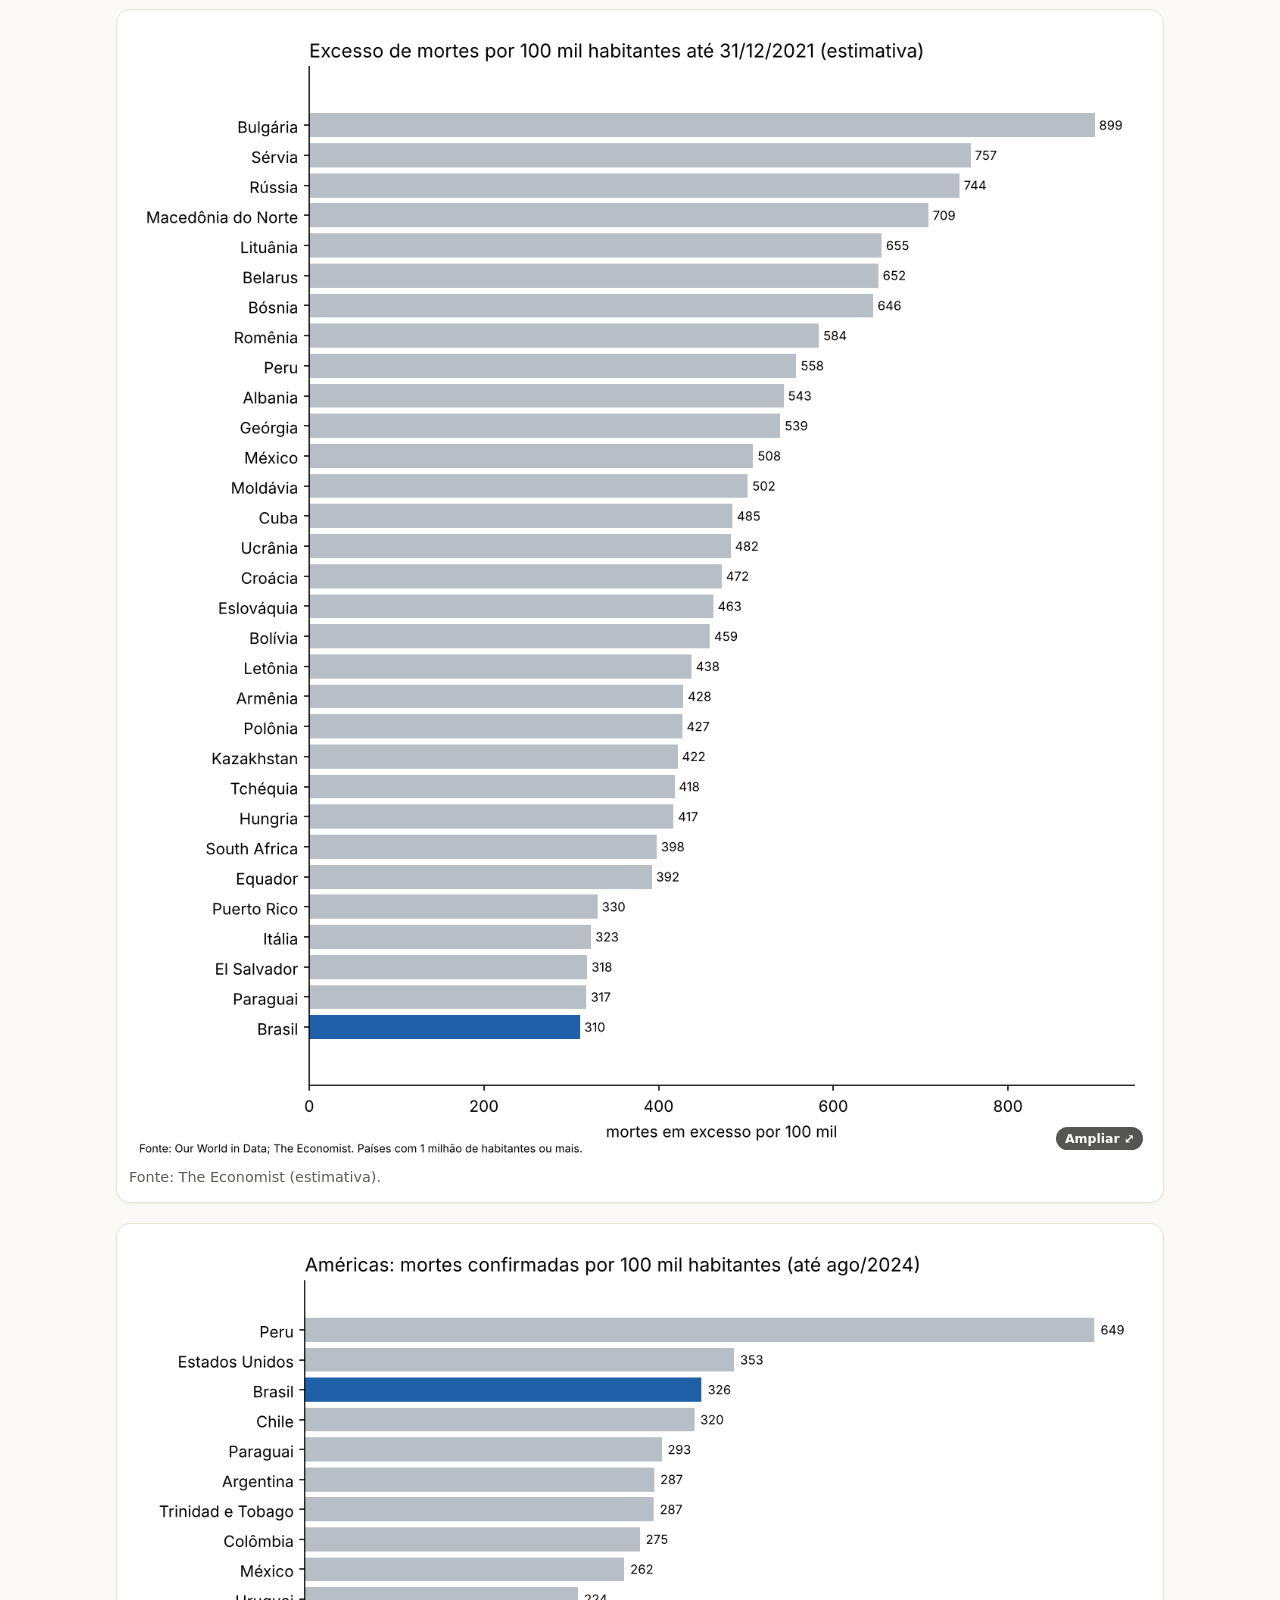
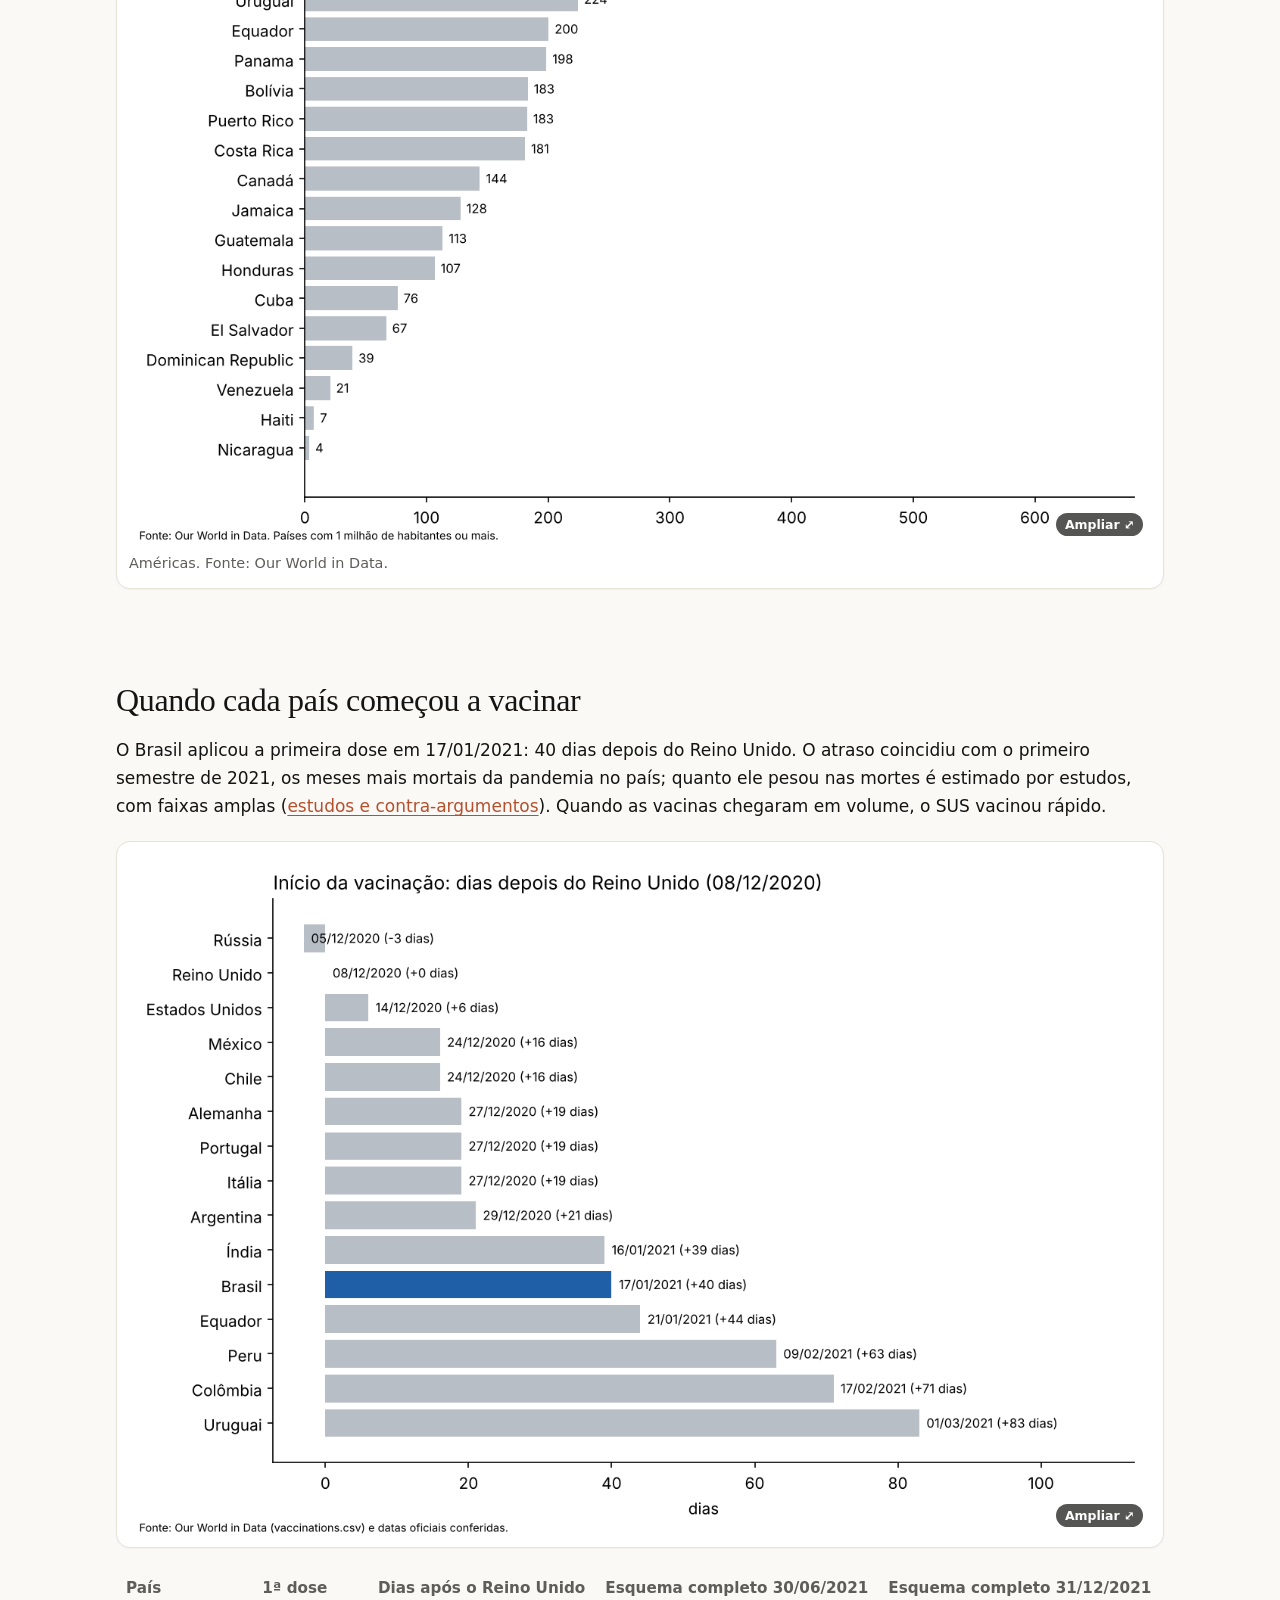
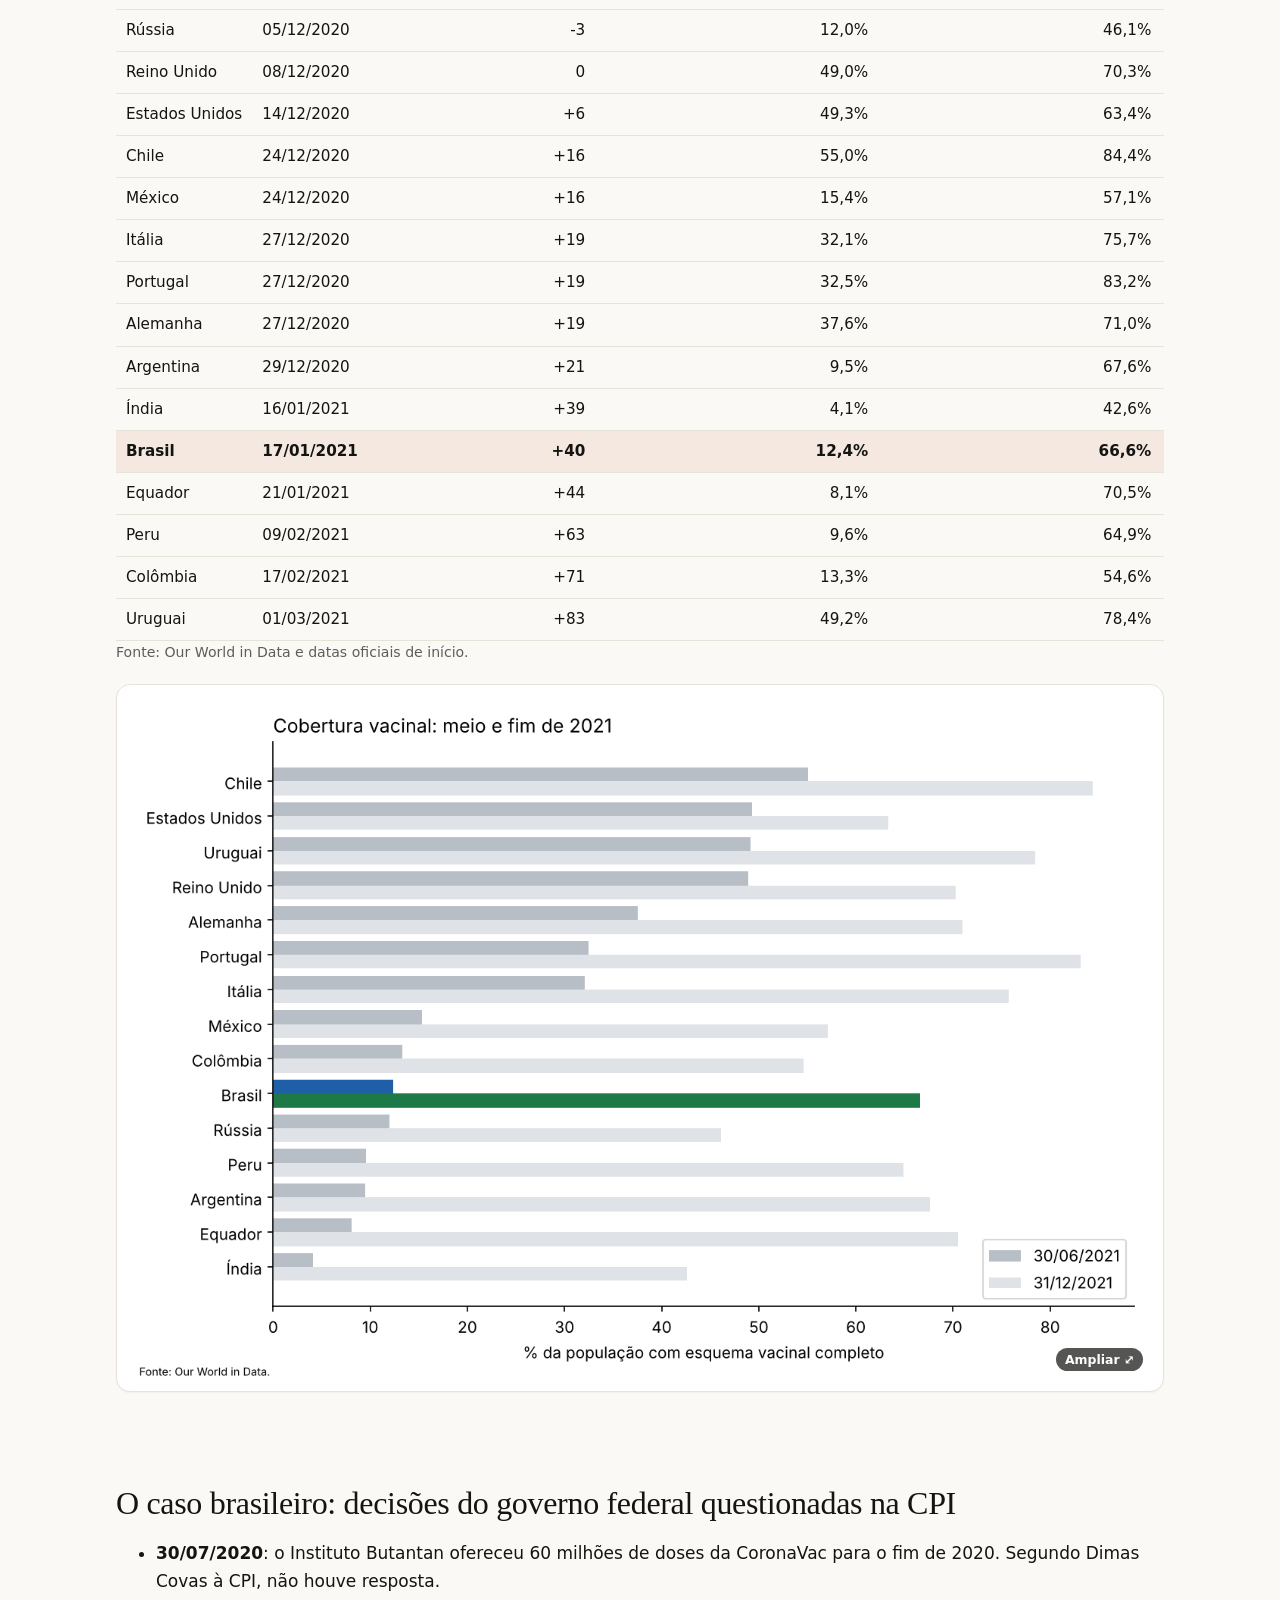
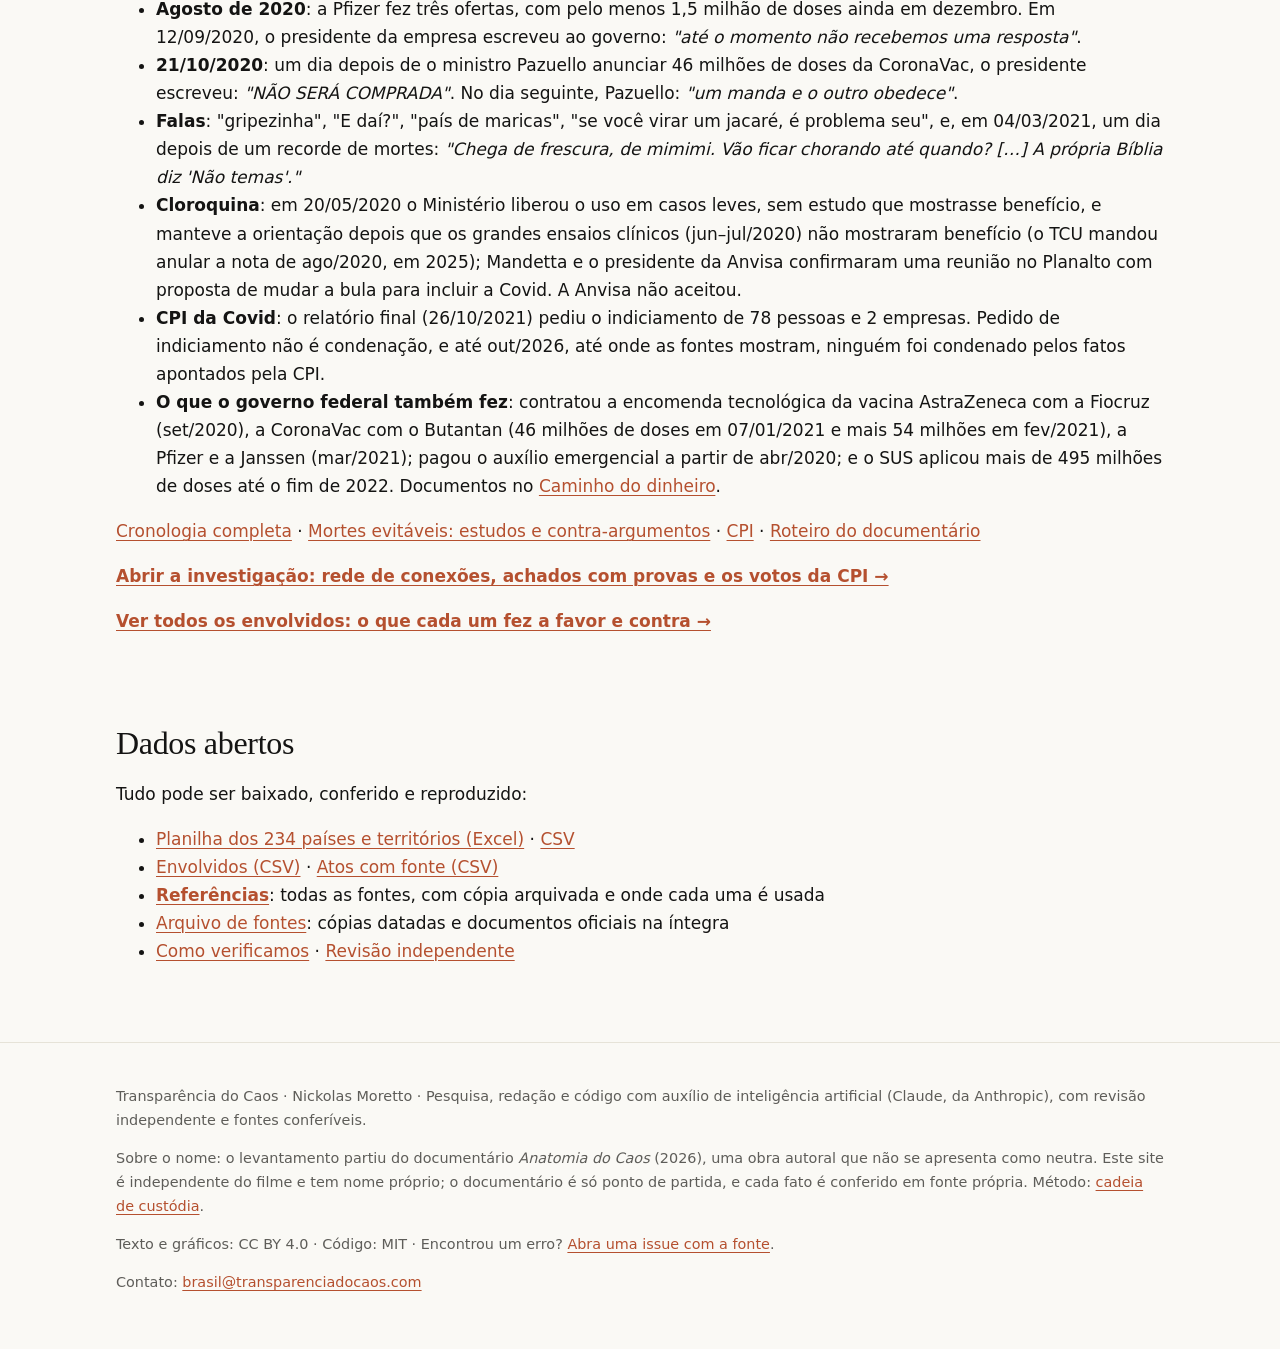
==== commit ffb88bf3: "Só o tema claro, e o painel do dinheiro ao lado do grafo O botão de tema oferecia claro, escuro e si" ====
--- a/index.html
+++ b/index.html
@@ -3,7 +3,7 @@
 <head>
 <meta charset="utf-8">
 <meta name="viewport" content="width=device-width, initial-scale=1">
-<script>(function(){var t="claro";try{var s=localStorage.getItem("tema");if(s==="escuro"||s==="sistema")t=s}catch(e){}if(t!=="sistema")document.documentElement.setAttribute("data-tema",t)})()</script>
+<script>document.documentElement.setAttribute("data-tema","claro")</script>
 <title>Transparência do Caos — a Covid-19 no Brasil em dados públicos</title>
 <meta name="description" content="Memória, verdade e reparação: dados abertos, gráficos e fontes sobre a Covid-19 no Brasil e as decisões do governo federal na pandemia.">
 <meta property="og:type" content="website">
@@ -257,6 +257,5 @@
   </div>
 </footer>
 <script type="module" src="assets/js/inicio.js"></script>
-<script src="assets/js/tema.js" defer></script>
 </body>
 </html>
--- a/assets/css/estilo.css
+++ b/assets/css/estilo.css
@@ -155,16 +155,19 @@
 
 /* Rede de conexões */
 .rede { display: grid; grid-template-columns: minmax(0, 1fr) 340px; gap: 14px; align-items: start; }
-.rede-quadro { position: relative; background: #0b0d10; border-radius: var(--raio); border: 1px solid var(--borda); overflow: hidden; touch-action: none; }
+.rede-quadro { position: relative; background: var(--superficie); border-radius: var(--raio); border: 1px solid var(--borda); overflow: hidden; touch-action: none; }
 .rede-svg { display: block; width: 100%; height: auto; aspect-ratio: 1200 / 820; cursor: grab; }
 .rede-svg .no { cursor: pointer; }
-.rede-svg .no:focus-visible circle { stroke: #fff; stroke-width: 3; }
-.rot-tema { fill: #fff; font: 700 13px system-ui, sans-serif; pointer-events: none; paint-order: stroke; stroke: #0b0d10; stroke-width: 3px; }
-.rot-pessoa { fill: #e5e7eb; font: 11px system-ui, sans-serif; pointer-events: none; paint-order: stroke; stroke: #0b0d10; stroke-width: 3px; }
+.rede-svg .no:focus-visible circle { stroke: var(--texto); stroke-width: 3; }
+/* contorno do nó: acompanha o tema — some no fundo, ou marca em vermelho quem a CPI apontou */
+.rede-svg .no circle.borda-fundo { stroke: var(--superficie); }
+.rede-svg .no circle.borda-cpi { stroke: var(--contra); }
+.rot-tema { fill: var(--texto); font: 700 13px system-ui, sans-serif; pointer-events: none; paint-order: stroke; stroke: var(--superficie); stroke-width: 3px; }
+.rot-pessoa { fill: var(--texto); font: 11px system-ui, sans-serif; pointer-events: none; paint-order: stroke; stroke: var(--superficie); stroke-width: 3px; }
 .no:hover .rot-pessoa.oculto, .no:focus .rot-pessoa.oculto { display: inline; }
 .rot-pessoa.oculto { display: none; }
 .rede-controles { position: absolute; right: 10px; top: 10px; display: flex; flex-direction: column; gap: 6px; }
-.rede-controles button { width: 34px; height: 34px; border-radius: 8px; border: 1px solid #2e333a; background: #1b1e23; color: #e8e6e1; font-size: 18px; cursor: pointer; }
+.rede-controles button { width: 34px; height: 34px; border-radius: 8px; border: 1px solid var(--borda); background: var(--superficie); color: var(--texto); font-size: 18px; cursor: pointer; }
 .rede-painel { background: var(--superficie); border: 1px solid var(--borda); border-radius: var(--raio); padding: 16px; max-height: 70vh; overflow: auto; }
 .rede-painel h3 { margin-top: 0; }
 .rede-painel h4 { margin: 14px 0 6px; font-size: .95rem; }
@@ -197,23 +200,23 @@
 .cadeira.sim .bola { background: var(--favor); } .cadeira.nao .bola { background: var(--contra); }
 
 /* Rede em tela cheia */
-body.tela-cheia { height: 100vh; overflow: hidden; background: #0b0d10; color: #e8e6e1; }
-.rede-topo { display: flex; align-items: center; gap: 10px; padding: 8px 12px; background: #121417; border-bottom: 1px solid #2e333a; flex-wrap: wrap; }
-.rede-topo .marca { color: #e8e6e1; margin-right: auto; }
-.rede-busca input { font: inherit; padding: 7px 10px; border-radius: 8px; border: 1px solid #2e333a; background: #1b1e23; color: #e8e6e1; width: min(320px, 60vw); }
-.botao { font: inherit; font-size: .9rem; padding: 7px 12px; border-radius: 8px; border: 1px solid #2e333a; background: #1b1e23; color: #e8e6e1; text-decoration: none; cursor: pointer; }
+body.tela-cheia { height: 100vh; overflow: hidden; background: var(--fundo); color: var(--texto); }
+.rede-topo { display: flex; align-items: center; gap: 10px; padding: 8px 12px; background: var(--superficie); border-bottom: 1px solid var(--borda); flex-wrap: wrap; }
+.rede-topo .marca { color: var(--texto); margin-right: auto; }
+.rede-busca input { font: inherit; padding: 7px 10px; border-radius: 8px; border: 1px solid var(--borda); background: var(--fundo); color: var(--texto); width: min(320px, 60vw); }
+.botao { font: inherit; font-size: .9rem; padding: 7px 12px; border-radius: 8px; border: 1px solid var(--borda); background: var(--superficie); color: var(--texto); text-decoration: none; cursor: pointer; }
 .rede-cheia { position: relative; height: calc(100vh - 54px); }
 .rede-cheia .rede-quadro { height: 100%; border: 0; border-radius: 0; }
 .rede-cheia .rede-svg { height: 100%; aspect-ratio: auto; }
 .rede-cheia .rede-controles { position: absolute; left: 12px; bottom: 12px; top: auto; right: auto; }
-.rede-painel.flutuante { position: absolute; right: 12px; top: 12px; width: min(380px, calc(100vw - 24px)); max-height: calc(100% - 24px); background: rgba(27, 30, 35, .96); color: #e8e6e1; border-color: #2e333a; }
-.rede-painel.flutuante a { color: #8ab8f0; }
-.rede-filtros { position: absolute; left: 12px; top: 12px; width: min(320px, calc(100vw - 24px)); max-height: calc(100% - 80px); overflow: auto; background: rgba(27, 30, 35, .96); border: 1px solid #2e333a; border-radius: var(--raio); padding: 12px 14px; z-index: 2; }
-.rede-filtros h3 { font-size: .85rem; text-transform: uppercase; letter-spacing: .04em; color: #a3a8b0; margin: 10px 0 6px; }
-.rede-filtros a { color: #8ab8f0; }
+.rede-painel.flutuante { position: absolute; right: 12px; top: 12px; width: min(380px, calc(100vw - 24px)); max-height: calc(100% - 24px); background: var(--superficie); color: var(--texto); border-color: var(--borda); box-shadow: 0 6px 24px rgba(0,0,0,.18); }
+.rede-painel.flutuante a { color: var(--destaque); }
+.rede-filtros { position: absolute; left: 12px; top: 12px; width: min(320px, calc(100vw - 24px)); max-height: calc(100% - 80px); overflow: auto; background: var(--superficie); border: 1px solid var(--borda); box-shadow: 0 6px 24px rgba(0,0,0,.18); border-radius: var(--raio); padding: 12px 14px; z-index: 2; }
+.rede-filtros h3 { font-size: .85rem; text-transform: uppercase; letter-spacing: .04em; color: var(--suave); margin: 10px 0 6px; }
+.rede-filtros a { color: var(--destaque); }
 .chip { display: flex; align-items: center; gap: 6px; font-size: .88rem; padding: 3px 0; }
 .ponto { display: inline-block; width: 11px; height: 11px; border-radius: 50%; margin-right: 6px; vertical-align: middle; }
-.rede-dica { position: absolute; pointer-events: none; background: rgba(0,0,0,.85); color: #fff; font-size: .82rem; padding: 4px 8px; border-radius: 6px; white-space: nowrap; z-index: 3; }
+.rede-dica { position: absolute; pointer-events: none; background: var(--texto); color: var(--fundo); font-size: .82rem; padding: 4px 8px; border-radius: 6px; white-space: nowrap; z-index: 3; }
 .rede-quadro .rot-pessoa { display: inline; }
 @media (max-width: 700px) {
   .rede-painel.flutuante { top: auto; bottom: 0; right: 0; width: 100%; max-height: 45%; border-radius: var(--raio) var(--raio) 0 0; }
@@ -222,7 +225,7 @@
 .rede-filtros .lista-simples { font-size: .88rem; padding-left: 16px; }
 .rede-filtros #ajuda h3 { margin-top: 0; }
 @media (max-width: 700px) { .rede-cheia .rede-controles { top: 12px; bottom: auto; left: auto; right: 12px; } }
-.rede-aviso { position: absolute; left: 50%; bottom: 14px; transform: translateX(-50%); background: rgba(27,30,35,.95); border: 1px solid #2e333a; border-radius: 999px; padding: 6px 14px; font-size: .85rem; margin: 0; max-width: calc(100vw - 120px); text-align: center; }
+.rede-aviso { position: absolute; left: 50%; bottom: 14px; transform: translateX(-50%); background: var(--superficie); border: 1px solid var(--borda); border-radius: 999px; padding: 6px 14px; font-size: .85rem; margin: 0; max-width: calc(100vw - 120px); text-align: center; }
 
 /* Fotos oficiais e iniciais */
 .avatar { width: 44px; height: 44px; border-radius: 50%; object-fit: cover; flex: none; background: var(--borda); }
@@ -267,7 +270,10 @@
 .caso-dinheiro h4 { margin: 16px 0 6px; font-size: 1rem; }
 .dinheiro-rede-caixa { position: relative; background: var(--superficie); border: 1px solid var(--borda); border-radius: var(--raio); padding: 8px; }
 .rede-rolagem { overflow-x: auto; }
-.rede-dinheiro { width: 100%; min-width: 820px; height: auto; display: block; }
+.rede-dinheiro { width: 100%; height: auto; display: block; touch-action: none; cursor: grab; }
+.rede-dinheiro:active { cursor: grabbing; }
+/* o contêiner deixa de rolar de lado: agora o próprio grafo tem zoom e arraste */
+#rede-dinheiro-svg.rede-rolagem { overflow: hidden; }
 .rede-dinheiro text { pointer-events: none; }
 .nome-no { font-size: 15px; font-weight: 700; fill: var(--texto); paint-order: stroke; stroke: var(--superficie); stroke-width: 4px; }
 .selo-no { font-size: 12px; font-weight: 700; fill: var(--superficie); }
@@ -328,7 +334,7 @@
 .memoria p { line-height: 1.7; }
 .provas li::before { font-family: var(--serifa); }
 .botao-claro, .botao { border-radius: 999px; }
-.rede-topo .marca::before { background: #e08a6b; }
+.rede-topo .marca::before { background: var(--destaque); }
 
 /* Imagens que abrem sozinhas numa página (imagem.html) */
 a.ampliar { display: block; position: relative; cursor: zoom-in; }
@@ -372,3 +378,30 @@
 }
 .botao-tema:hover { color: var(--texto); border-color: var(--suave); }
 .botao-tema:focus-visible { outline: 2px solid var(--destaque); outline-offset: 2px; }
+
+
+/* Caminho do dinheiro em tela cheia.
+   Por classe, e nao pela API de tela cheia do navegador, que o iPhone nao
+   aplica a elementos comuns. A rede tem pagina propria (rede.html); aqui
+   o mesmo efeito sem duplicar pagina. */
+body.sem-rolagem { overflow: hidden; }
+.dinheiro-rede-caixa { position: relative; }
+.dinheiro-rede-caixa .rede-controles { position: absolute; right: 10px; top: 10px; z-index: 2; }
+.dinheiro-rede-caixa.expandido { position: fixed; inset: 0; z-index: 50; margin: 0; border-radius: 0; background: var(--fundo); padding: 10px 12px; display: flex; flex-direction: column; box-shadow: none; }
+.dinheiro-rede-caixa.expandido #rede-dinheiro-svg { flex: 1; min-height: 0; }
+.dinheiro-rede-caixa.expandido .rede-dinheiro { height: 100%; width: 100%; }
+.dinheiro-rede-caixa.expandido .rede-legenda { flex: none; }
+
+
+/* O caminho do dinheiro usa a mesma grade da rede: grafo à esquerda, painel ao
+   lado. Antes o painel ficava embaixo, e o leitor perdia o grafo de vista ao
+   clicar num nó. */
+.rede-dinheiro-grade > .rede-dinheiro-painel {
+  margin: 0;
+  align-self: start;
+  max-height: 70vh;
+  overflow: auto;
+  border-left-width: 4px;
+}
+.rede-dinheiro-grade > .dinheiro-rede-caixa { min-width: 0; }
+.rede-dinheiro-grade > .dinheiro-rede-caixa.expandido { max-height: none; }
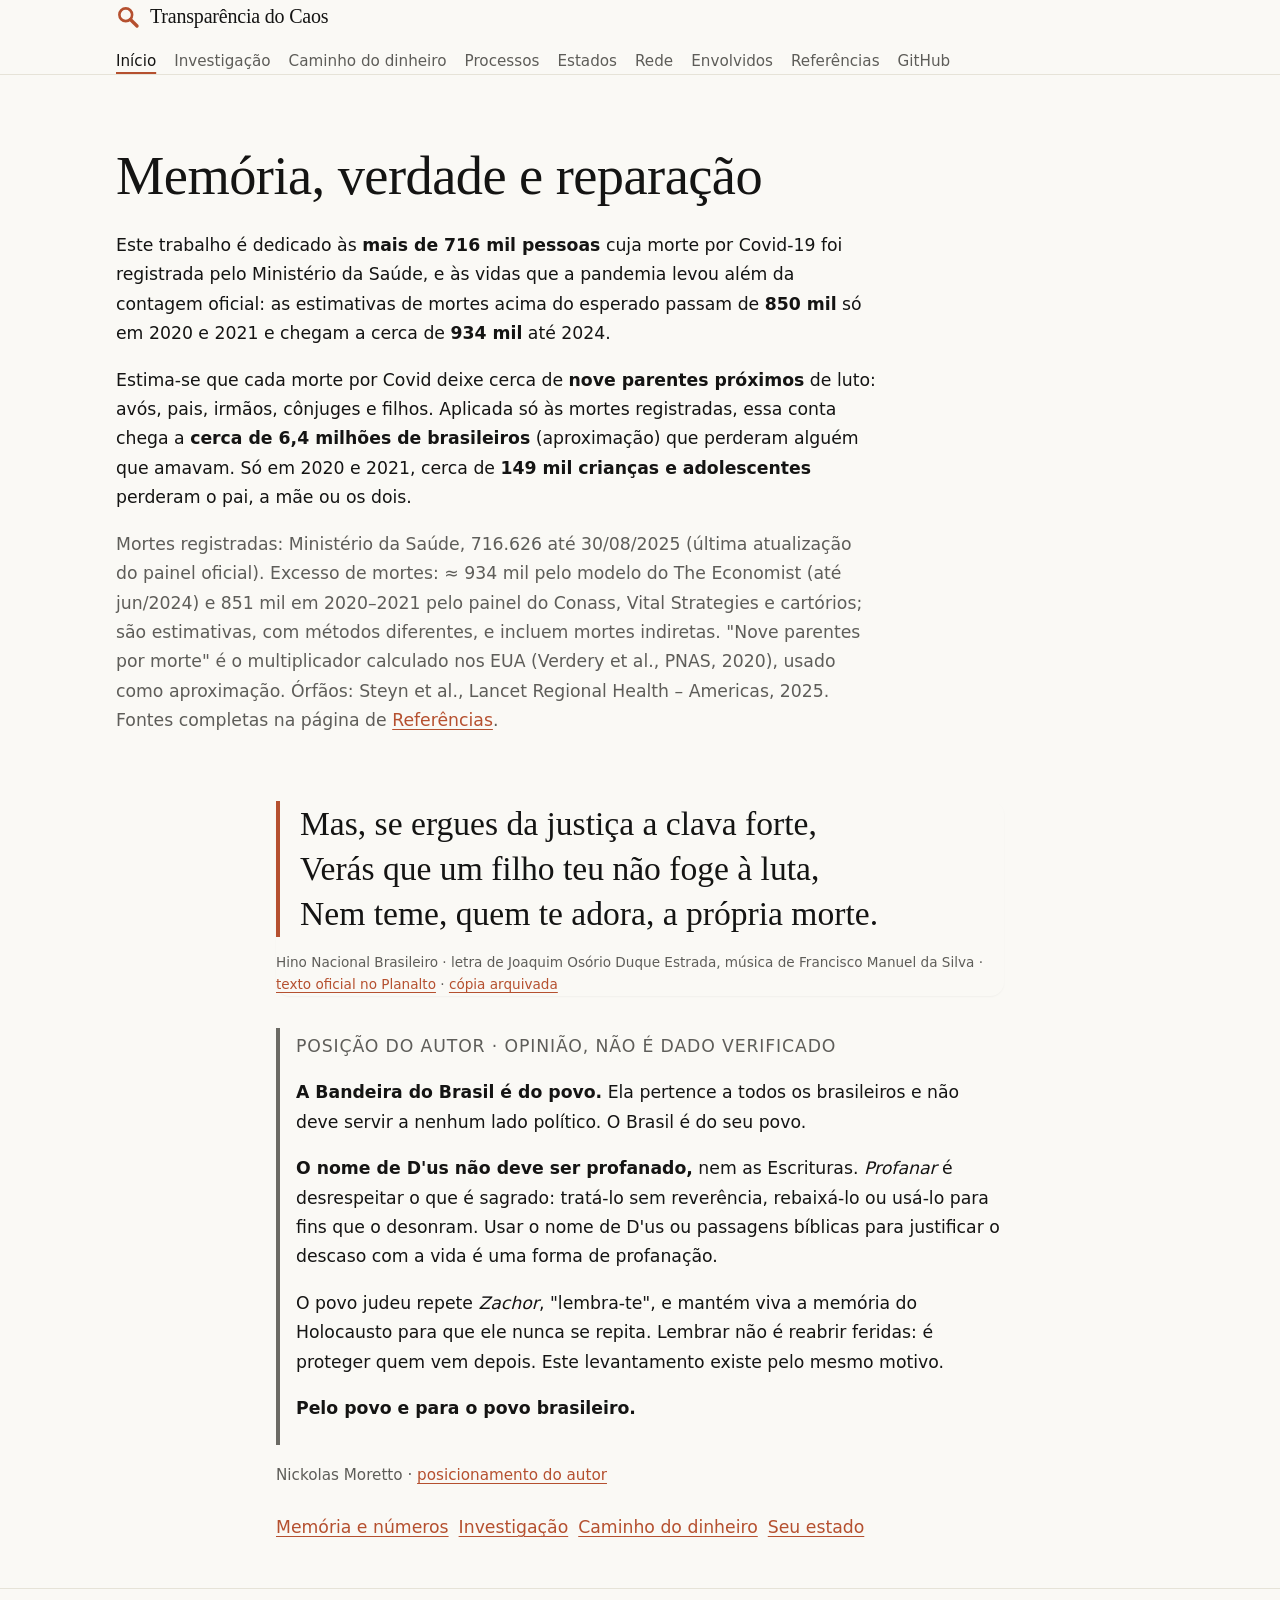
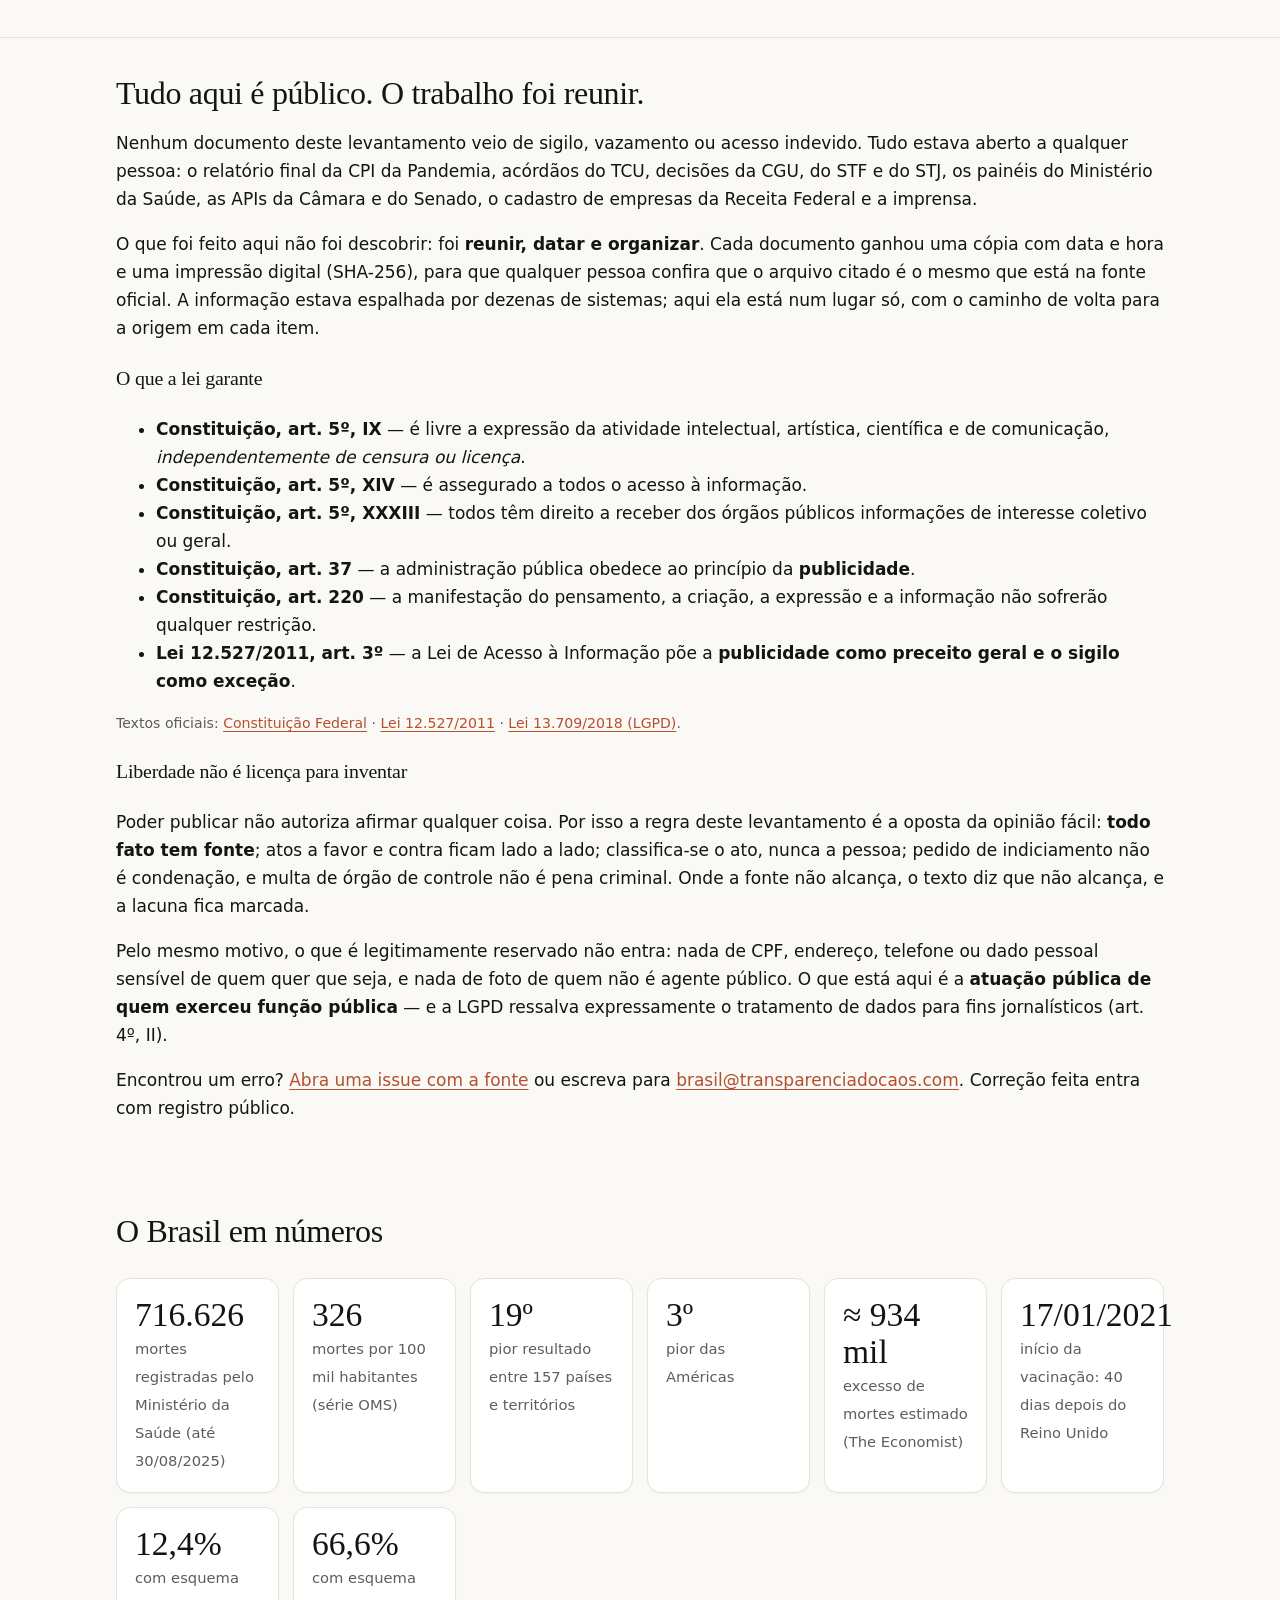
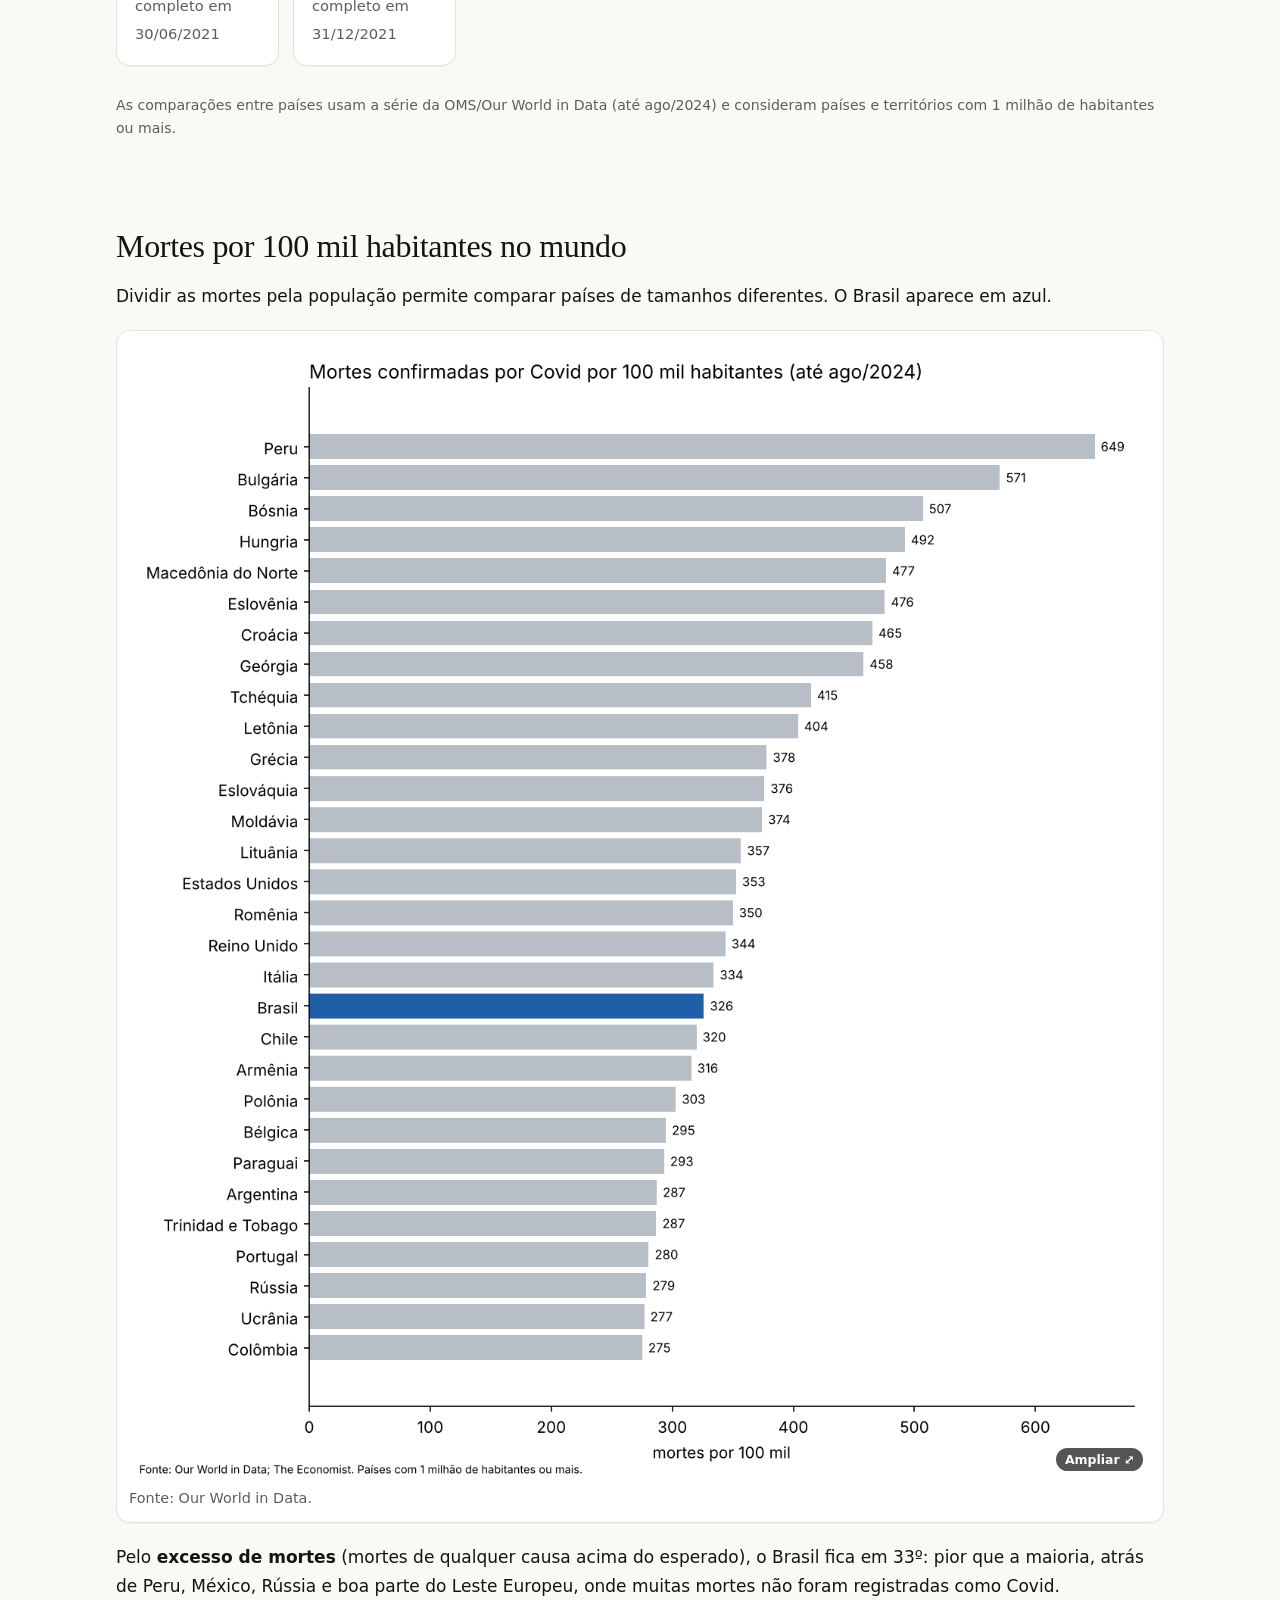
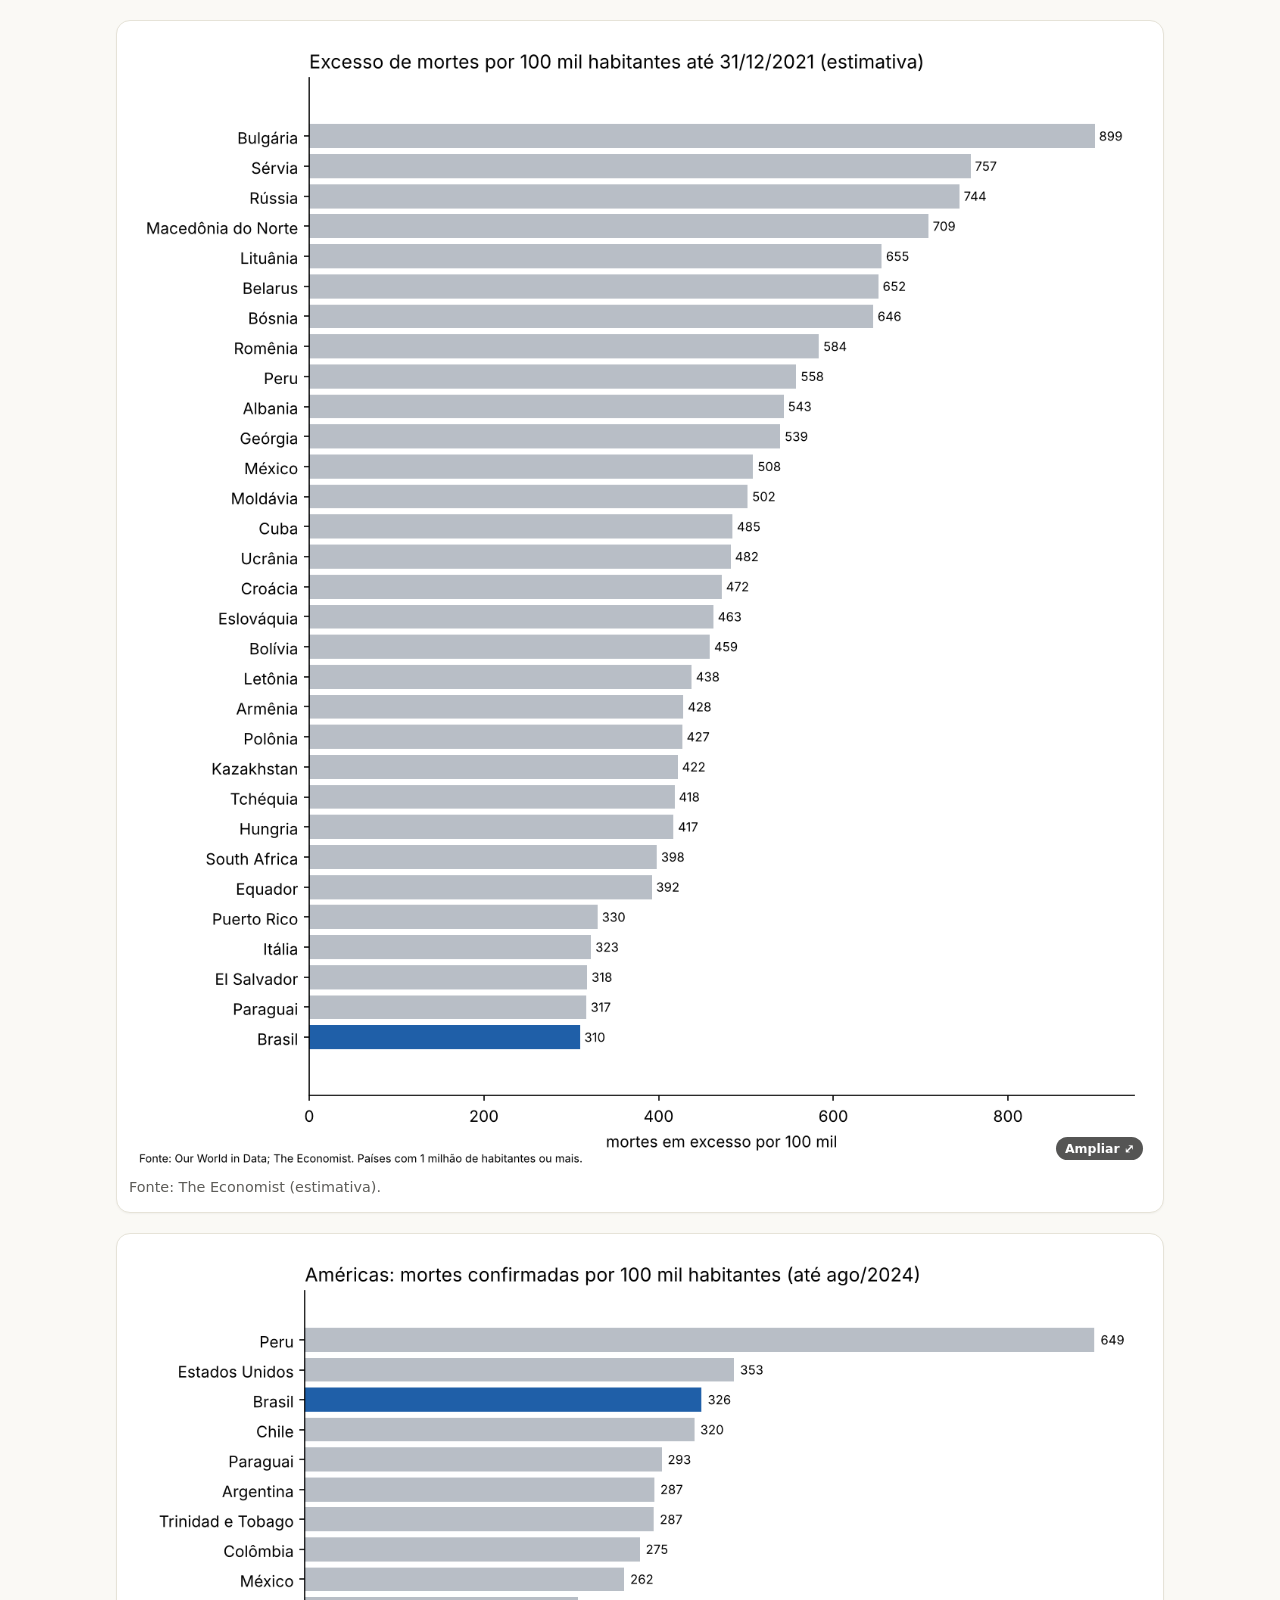
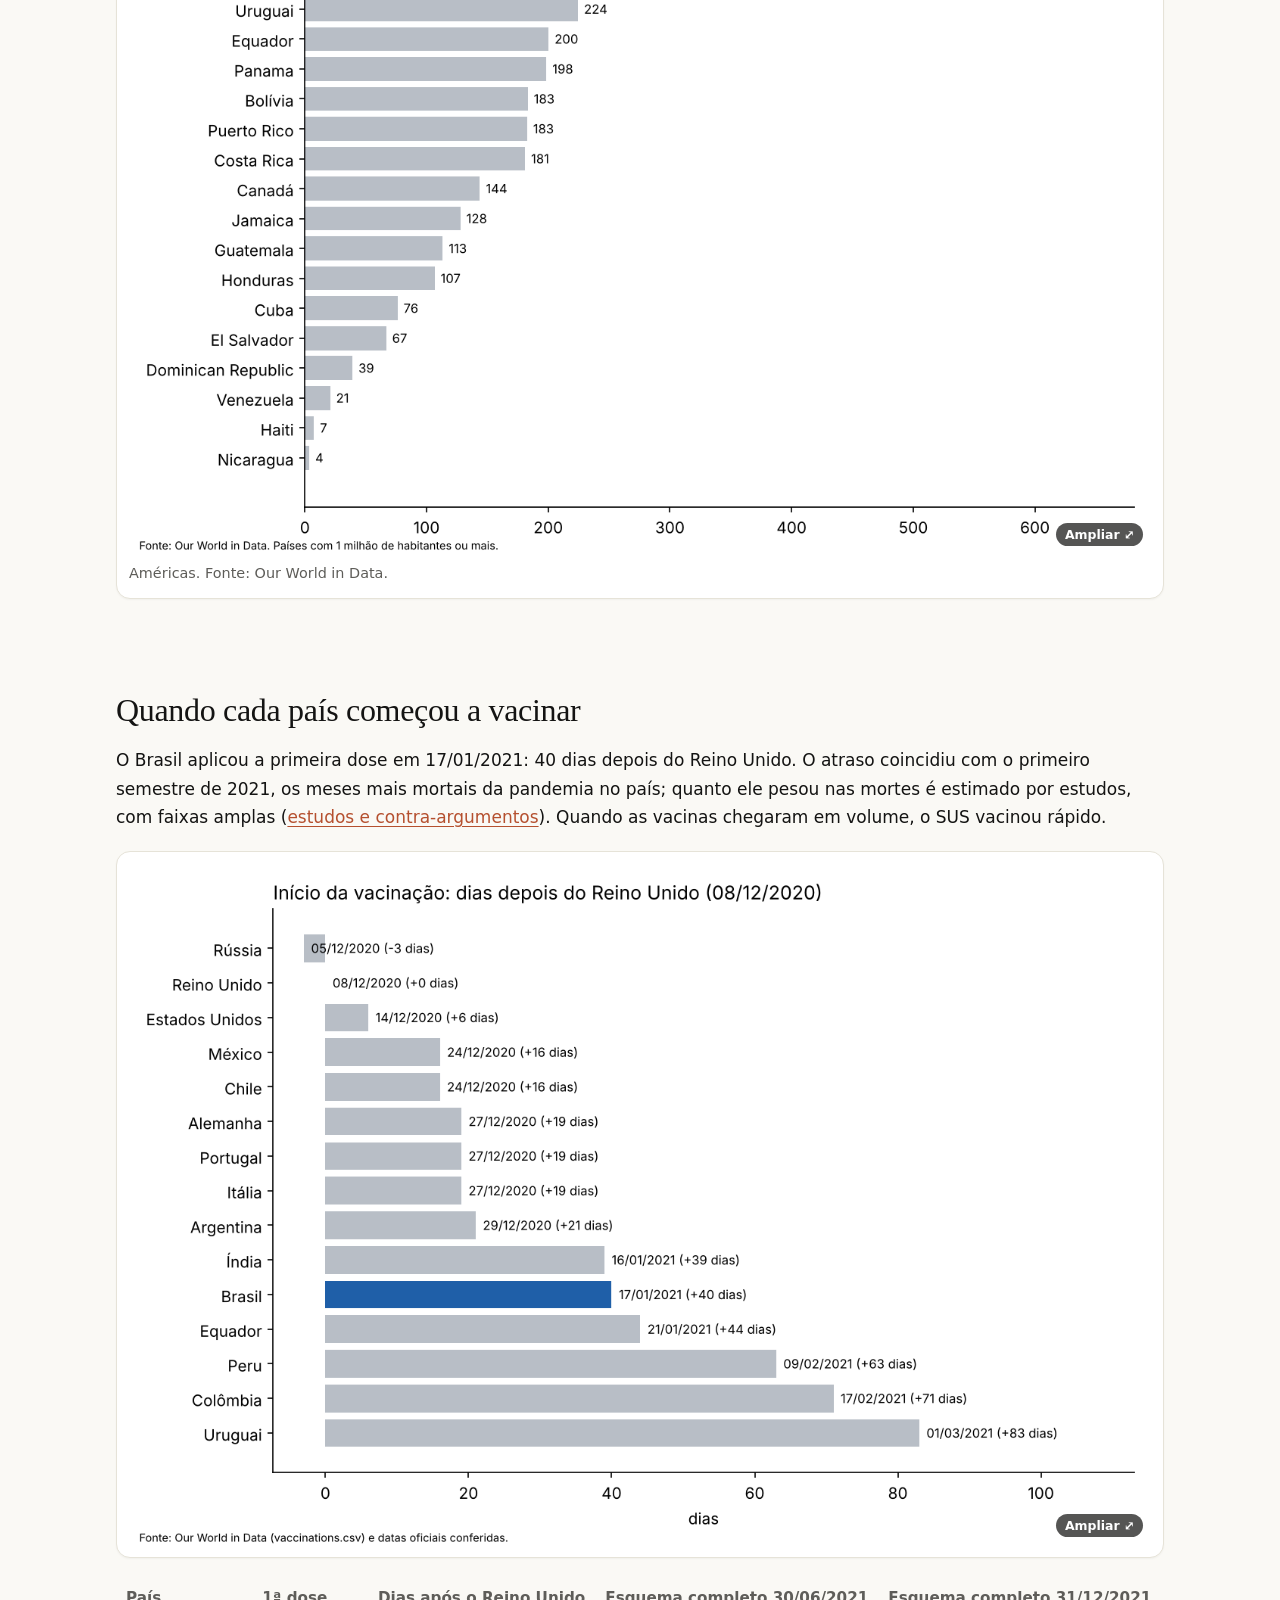
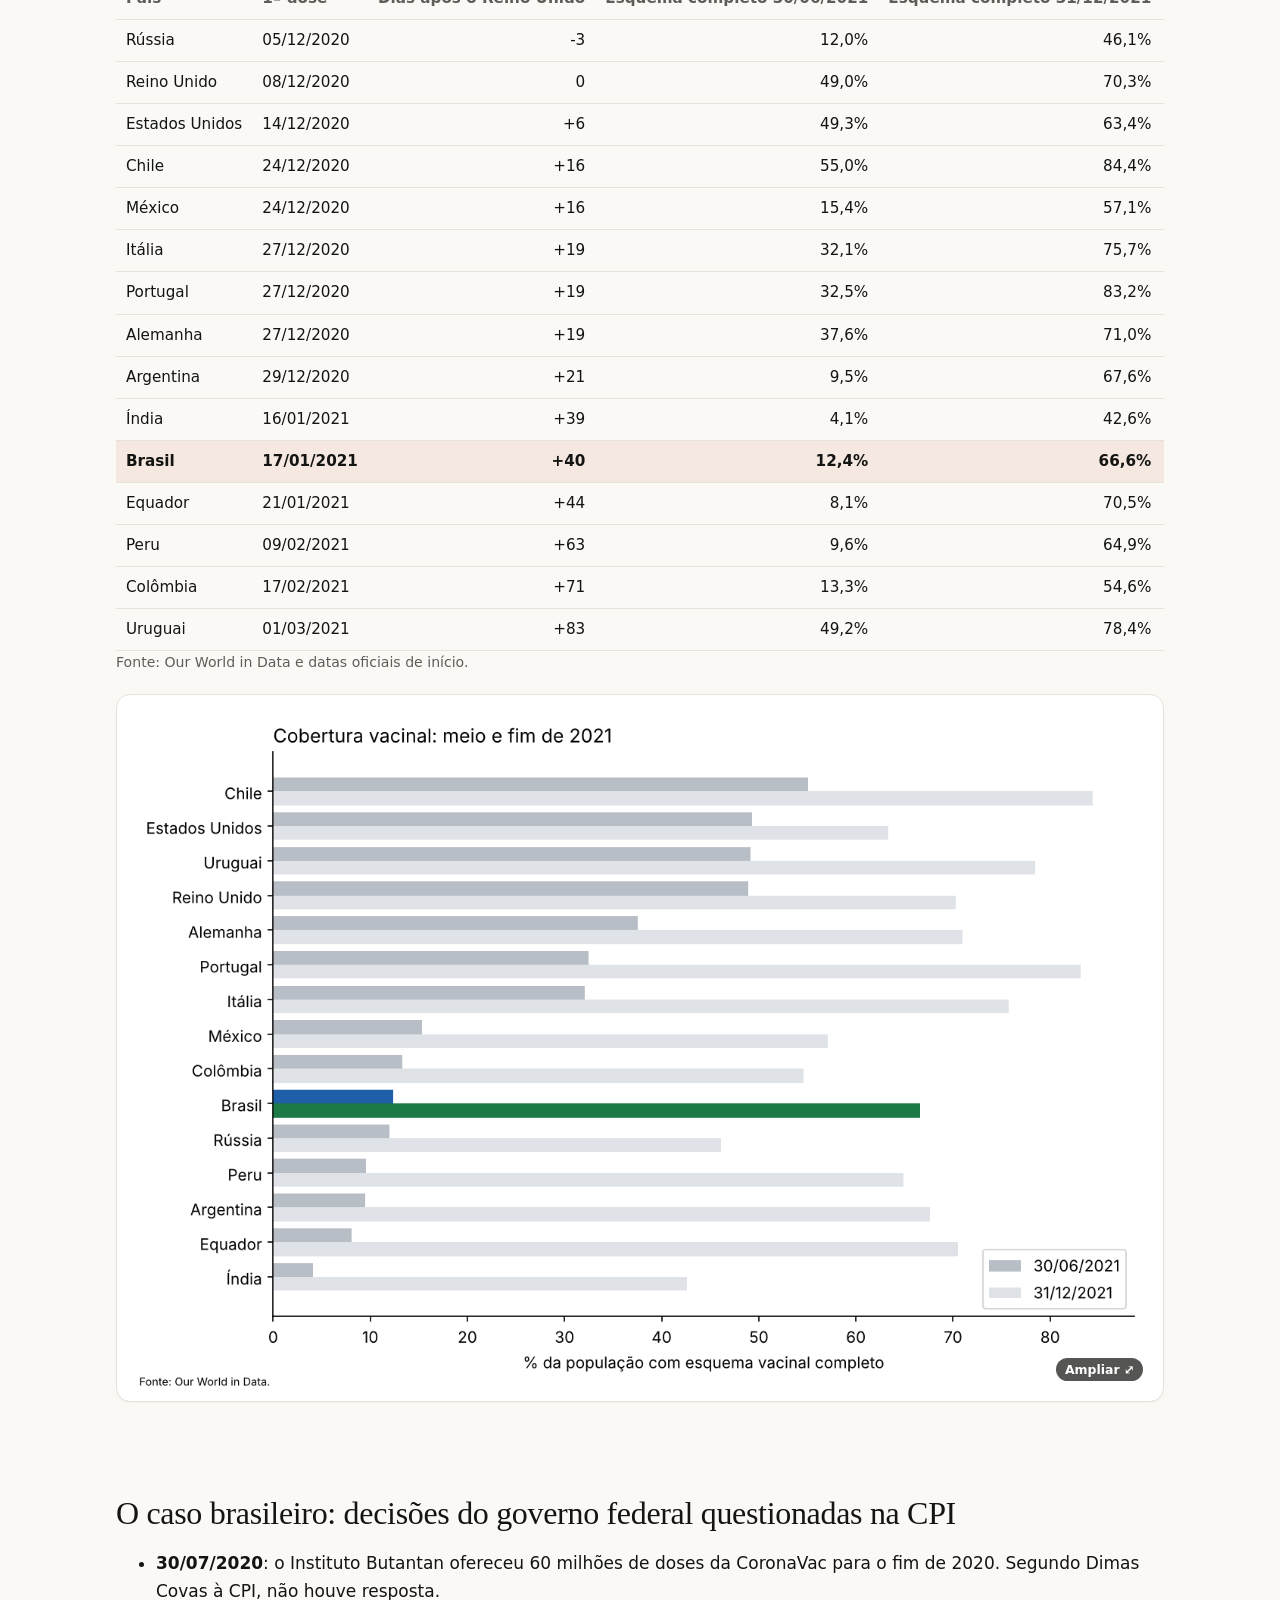
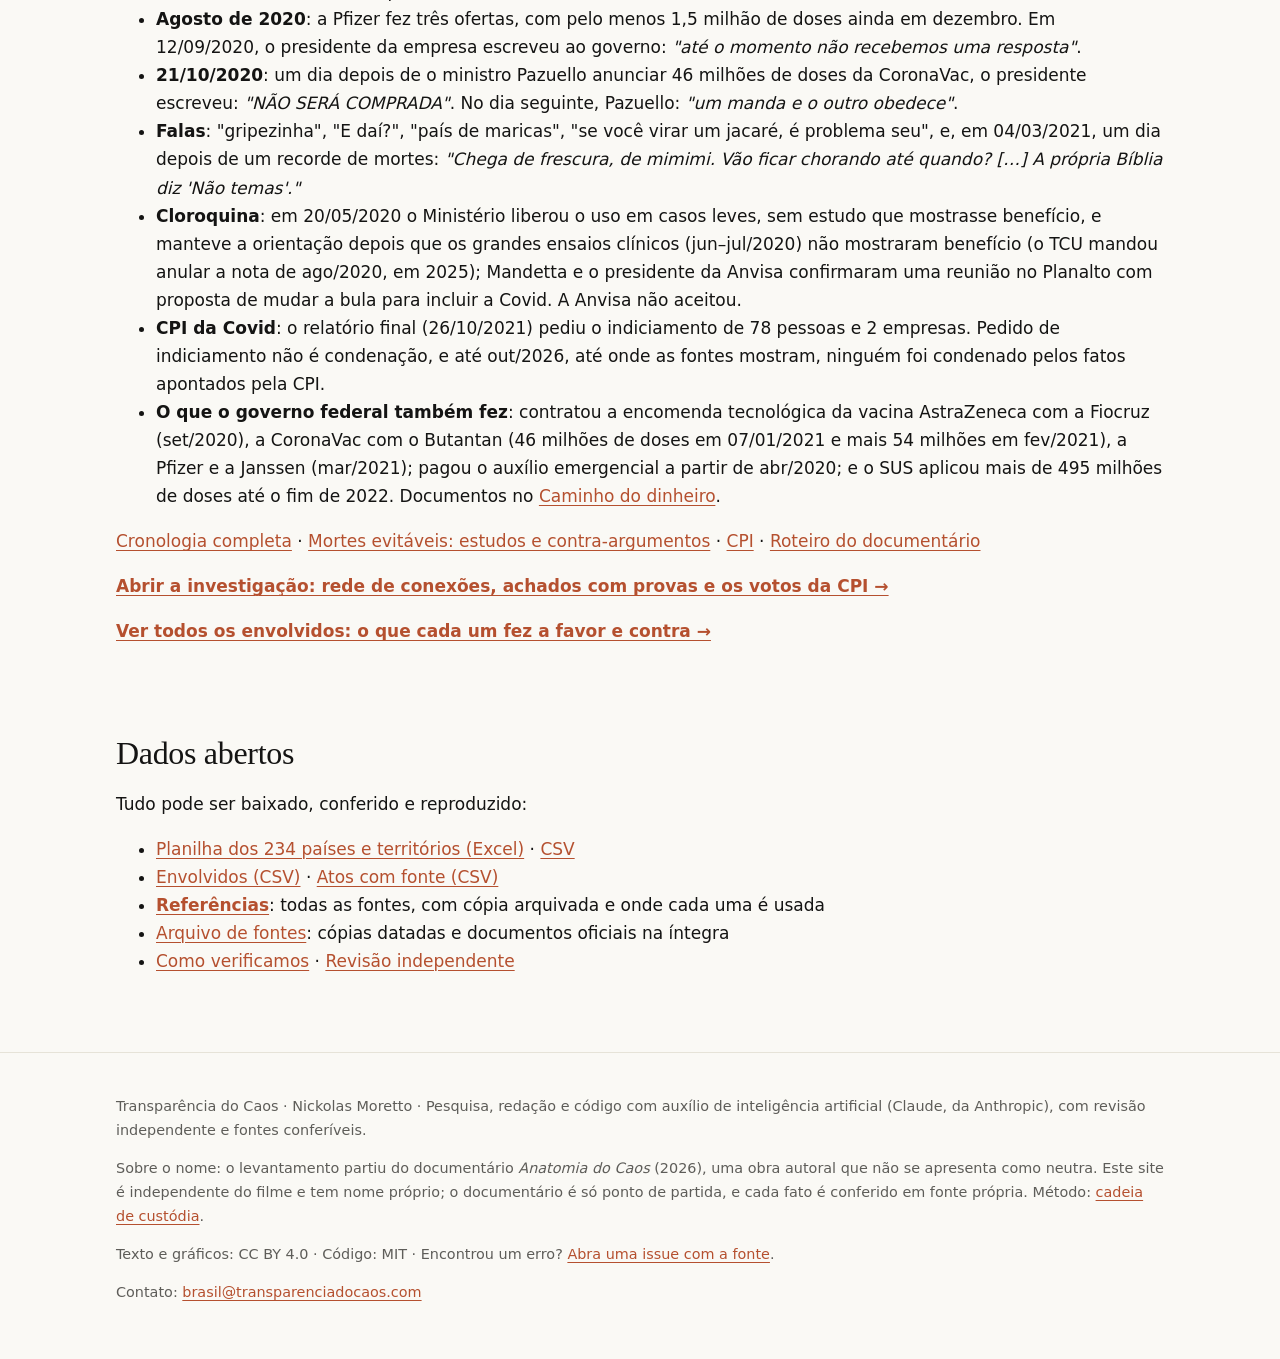
==== commit 2c4a8fb9: "Página de processos: o que sobrou dos 80 pedidos da CPI Três colunas, como você pediu: à esquerda qu" ====
--- a/index.html
+++ b/index.html
@@ -1,9 +1,10 @@
 <!doctype html>
-<html lang="pt-BR">
+<html lang="pt-BR" data-tema="claro">
 <head>
 <meta charset="utf-8">
 <meta name="viewport" content="width=device-width, initial-scale=1">
-<script>document.documentElement.setAttribute("data-tema","claro")</script>
+<meta name="referrer" content="strict-origin-when-cross-origin">
+<meta http-equiv="X-Content-Type-Options" content="nosniff">
 <title>Transparência do Caos — a Covid-19 no Brasil em dados públicos</title>
 <meta name="description" content="Memória, verdade e reparação: dados abertos, gráficos e fontes sobre a Covid-19 no Brasil e as decisões do governo federal na pandemia.">
 <meta property="og:type" content="website">
@@ -120,7 +121,8 @@
       <a href="index.html" aria-current="page">Início</a>
       <a href="investigacao.html">Investigação</a>
       <a href="dinheiro.html">Caminho do dinheiro</a>
-      <a href="estados.html">Estados</a>
+      <a href="processos.html">Processos</a>
+        <a href="estados.html">Estados</a>
       <a href="rede.html">Rede</a>
       <a href="envolvidos.html">Envolvidos</a>
       <a href="referencias.html">Referências</a>
--- a/assets/css/estilo.css
+++ b/assets/css/estilo.css
@@ -143,6 +143,22 @@
 .atos li.processual { border-color: var(--neutro); }
 .atos .data { font-weight: 600; font-variant-numeric: tabular-nums; }
 .atos .tipo { color: var(--suave); font-size: .85rem; }
+
+/* Linha do tempo única: o selo abre a linha e diz a classificação, já que não
+   há mais três seções separadas para dizê-la. */
+.linha-tempo .selo-ato { font-size: .85rem; margin-right: 2px; cursor: help; }
+.resumo-selos { display: flex; flex-wrap: wrap; gap: 8px; margin: 0 0 12px; }
+
+/* Distância do ato até a 1ª vacina (17/01/2021). Discreto de propósito: é
+   contexto, não manchete — o olho lê a data, depois o intervalo. */
+/* Lacuna do levantamento, não ficha limpa. Fica à vista no cartão e na ficha. */
+.etiqueta.lacuna { border-color: var(--contra); color: var(--contra); }
+.aviso-lacuna { border-left: 3px solid var(--contra); padding-left: 10px; }
+
+.desde-marco { font-size: .78rem; color: var(--suave); background: var(--fundo);
+  border: 1px solid var(--borda); border-radius: 999px; padding: 1px 8px;
+  white-space: nowrap; display: inline-block; }
+@media (max-width: 700px) { .desde-marco { font-size: .72rem; padding: 1px 6px; } }
 .voltar { font: inherit; background: none; border: 0; color: var(--destaque); cursor: pointer; padding: 0; }
 
 .rodape { border-top: 1px solid var(--borda); padding: 28px 0 40px; color: var(--suave); font-size: .9rem; margin-top: 24px; }
@@ -200,12 +216,23 @@
 .cadeira.sim .bola { background: var(--favor); } .cadeira.nao .bola { background: var(--contra); }
 
 /* Rede em tela cheia */
-body.tela-cheia { height: 100vh; overflow: hidden; background: var(--fundo); color: var(--texto); }
-.rede-topo { display: flex; align-items: center; gap: 10px; padding: 8px 12px; background: var(--superficie); border-bottom: 1px solid var(--borda); flex-wrap: wrap; }
+body.tela-cheia {
+  height: 100vh;
+  height: 100dvh;           /* no celular, 100vh inclui a barra do navegador */
+  overflow: hidden;
+  background: var(--fundo);
+  color: var(--texto);
+  display: flex;            /* o grafo ocupa o que sobrar, seja qual for o cabeçalho */
+  flex-direction: column;
+}
+.rede-topo { display: flex; align-items: center; gap: 10px; padding: 8px 12px; background: var(--superficie); border-bottom: 1px solid var(--borda); flex-wrap: wrap; flex: none; }
 .rede-topo .marca { color: var(--texto); margin-right: auto; }
 .rede-busca input { font: inherit; padding: 7px 10px; border-radius: 8px; border: 1px solid var(--borda); background: var(--fundo); color: var(--texto); width: min(320px, 60vw); }
 .botao { font: inherit; font-size: .9rem; padding: 7px 12px; border-radius: 8px; border: 1px solid var(--borda); background: var(--superficie); color: var(--texto); text-decoration: none; cursor: pointer; }
-.rede-cheia { position: relative; height: calc(100vh - 54px); }
+/* Antes era calc(100vh - 54px), com 54px cravados para o cabeçalho. A 390px de
+   largura o cabeçalho quebra em várias linhas e passa de 200px: o grafo era
+   empurrado para fora da tela e, com overflow hidden, ficava inalcançável. */
+.rede-cheia { position: relative; flex: 1; min-height: 0; }
 .rede-cheia .rede-quadro { height: 100%; border: 0; border-radius: 0; }
 .rede-cheia .rede-svg { height: 100%; aspect-ratio: auto; }
 .rede-cheia .rede-controles { position: absolute; left: 12px; bottom: 12px; top: auto; right: auto; }
@@ -219,7 +246,38 @@
 .rede-dica { position: absolute; pointer-events: none; background: var(--texto); color: var(--fundo); font-size: .82rem; padding: 4px 8px; border-radius: 6px; white-space: nowrap; z-index: 3; }
 .rede-quadro .rot-pessoa { display: inline; }
 @media (max-width: 700px) {
-  .rede-painel.flutuante { top: auto; bottom: 0; right: 0; width: 100%; max-height: 45%; border-radius: var(--raio) var(--raio) 0 0; }
+  /* No celular o painel vira folha: alta o bastante para ler, rolável por
+     dentro, e com botão de fechar grande o suficiente para o dedo. */
+  .rede-painel.flutuante {
+    /* Ancorado no alto, não no rodapé: com conteúdo curto o painel colava na
+       base da tela, longe dos olhos. Agora começa sempre a 30% do topo, o que
+       deixa o grafo visível em cima e dá uma área de leitura estável embaixo. */
+    top: 30%; bottom: 0; right: 0; left: 0;
+    width: 100%;
+    max-height: none;
+    border-radius: 16px 16px 0 0;
+    border-bottom: 0;
+    padding: 14px 16px 20px;
+    overflow-y: auto;
+    -webkit-overflow-scrolling: touch;
+    touch-action: pan-y;            /* rolar dentro, sem o grafo capturar */
+    overscroll-behavior: contain;   /* ao chegar no fim, não arrasta a página */
+    box-shadow: 0 -8px 28px rgba(0,0,0,.22);
+  }
+  /* alça, para o painel parecer arrastável e não um pedaço cortado do grafo */
+  .rede-painel.flutuante::before {
+    content: ""; display: block; width: 40px; height: 4px; border-radius: 2px;
+    background: var(--borda); margin: 0 auto 12px;
+  }
+  .rede-painel.flutuante .fechar {
+    position: sticky; top: 0; float: right;
+    width: 44px; height: 44px;      /* alvo de toque recomendado */
+    margin: -8px -8px 0 0;
+    font-size: 1.9rem; line-height: 1;
+    background: var(--superficie); border-radius: 50%;
+    z-index: 2;
+  }
+  .rede-filtros { max-height: 60%; touch-action: pan-y; overscroll-behavior: contain; }
 }
 .rede-painel .fechar { float: right; background: none; border: 0; color: inherit; font-size: 1.6rem; line-height: 1; cursor: pointer; }
 .rede-filtros .lista-simples { font-size: .88rem; padding-left: 16px; }
@@ -405,3 +463,122 @@
 }
 .rede-dinheiro-grade > .dinheiro-rede-caixa { min-width: 0; }
 .rede-dinheiro-grade > .dinheiro-rede-caixa.expandido { max-height: none; }
+
+
+/* O nome do nó também recebe toque.
+   No celular o rótulo é o alvo maior e mais fácil que o círculo; com
+   pointer-events:none ele não respondia a nada. Vale para os dois grafos. */
+.rede-svg .no .rot-tema,
+.rede-svg .no .rot-pessoa { pointer-events: auto; cursor: pointer; }
+.rede-dinheiro .no-dinheiro .nome-no { pointer-events: auto; cursor: pointer; }
+
+
+/* Cabeçalho da rede em tela cheia, no celular.
+   A 390px ele quebrava para 204px de altura — mais de um quinto da tela. */
+@media (max-width: 560px) {
+  .rede-topo { gap: 6px; padding: 6px 8px; }
+  .rede-topo .marca { font-size: 1rem; width: 100%; margin-right: 0; }
+  .rede-busca { flex: 1 1 100%; }
+  .rede-busca input { width: 100%; }
+  .rede-topo .botao { font-size: .8rem; padding: 5px 9px; }
+}
+
+/* ---------------------------------------------------- página de processos */
+
+.cartoes-numero { display: grid; grid-template-columns: repeat(auto-fit, minmax(150px, 1fr)); gap: 12px; margin: 12px 0; }
+.cartao-numero { background: var(--superficie); border: 1px solid var(--borda); border-radius: var(--raio); padding: 12px 14px; }
+.cartao-numero strong { display: block; font-size: 1.9rem; font-variant-numeric: tabular-nums; line-height: 1.1; }
+.cartao-numero span { display: block; font-weight: 600; margin-top: 2px; }
+.cartao-numero small { display: block; color: var(--suave); font-size: .8rem; margin-top: 2px; }
+
+/* Classe própria: a .filtros das outras páginas dá flex:1 1 220px ao select, o
+   que dentro de um label em coluna vira ALTURA de 220px. */
+.filtros-proc { display: flex; flex-wrap: wrap; gap: 10px; align-items: end; margin: 12px 0 6px; }
+.filtros-proc label { display: flex; flex-direction: column; gap: 3px; font-size: .85rem; color: var(--suave); }
+.filtros-proc select { flex: 0 0 auto; font: inherit; padding: 6px 8px; border: 1px solid var(--borda);
+  border-radius: 8px; background: var(--superficie); color: var(--texto); max-width: 230px; }
+.filtros-proc button { font: inherit; padding: 7px 12px; border: 1px solid var(--borda); border-radius: 8px;
+  background: var(--superficie); color: var(--texto); cursor: pointer; }
+
+.processos-caixa { background: var(--superficie); border: 1px solid var(--borda); border-radius: var(--raio); padding: 4px; }
+.rolagem-processos { max-height: 72vh; overflow: auto; overscroll-behavior: contain; }
+.proc-grade { list-style: none; margin: 0; padding: 0; }
+
+/* as três colunas: quando · a decisão · quem responde */
+.proc-linha, .proc-cabecalho { display: grid; grid-template-columns: 150px minmax(0, 1fr) 210px;
+  gap: 12px; padding: 10px 10px 10px 12px; border-bottom: 1px solid var(--borda); align-items: start; }
+.proc-cabecalho { position: sticky; top: 0; z-index: 2; background: var(--superficie);
+  font-size: .78rem; text-transform: uppercase; letter-spacing: .04em; color: var(--suave); }
+.proc-linha { border-left: 4px solid var(--neutro); }
+.proc-linha:last-child { border-bottom: 0; }
+.proc-quando { display: flex; flex-direction: column; gap: 4px; align-items: flex-start; }
+.proc-quando strong { font-variant-numeric: tabular-nums; }
+.proc-abrir { display: flex; flex-wrap: wrap; gap: 6px; align-items: center; background: none; border: 0;
+  padding: 0; font: inherit; color: inherit; cursor: pointer; text-align: left; }
+.proc-abrir:hover .proc-numero, .proc-abrir:focus-visible .proc-numero { text-decoration: underline; }
+.proc-orgao { font-weight: 700; }
+.proc-numero { font-variant-numeric: tabular-nums; color: var(--destaque); }
+.proc-texto { margin: 4px 0 0; font-size: .9rem; color: var(--suave); }
+.proc-quem { display: flex; flex-wrap: wrap; gap: 4px; align-content: flex-start; min-width: 0; }
+.chip-pessoa { font-size: .78rem; border: 1px solid var(--borda); border-radius: 999px;
+  padding: 1px 8px; background: var(--fundo); color: inherit; text-decoration: none; white-space: nowrap;
+  min-width: 0; max-width: 100%; overflow: hidden; text-overflow: ellipsis; }
+.chip-pessoa:hover { border-color: var(--destaque); }
+.chip-pessoa.escolhido { border-color: var(--destaque); font-weight: 700; }
+
+/* o desfecho dá a cor da linha: arquivado e com sanção são opostos */
+.selo-estado { font-size: .74rem; border-radius: 999px; padding: 1px 8px; border: 1px solid var(--borda);
+  background: var(--fundo); white-space: nowrap; }
+.selo-transito { font-size: .72rem; color: var(--suave); }
+.proc-linha.e-arquivado, .selo-estado.e-arquivado { border-left-color: var(--contra); }
+.proc-linha.e-com-sanção, .selo-estado.e-com-sanção { border-left-color: var(--favor); }
+.proc-linha.e-em-curso { border-left-color: var(--destaque); }
+.proc-linha.e-sigiloso { border-left-color: var(--suave); }
+.selo-estado.e-arquivado { color: var(--contra); border-color: var(--contra); }
+.selo-estado.e-com-sanção { color: var(--favor); border-color: var(--favor); }
+.selo-estado.e-em-curso { color: var(--destaque); border-color: var(--destaque); }
+
+.painel-processo { background: var(--superficie); border: 1px solid var(--borda); border-radius: var(--raio);
+  padding: 14px 16px; margin-top: 12px; position: relative; }
+.painel-processo h3 { margin: 0 32px 4px 0; }
+.fechar-painel { position: absolute; top: 8px; right: 8px; width: 44px; height: 44px; border: 0;
+  background: none; font-size: 1.1rem; cursor: pointer; color: var(--suave); }
+
+/* O estilo geral de tabela usa nowrap, o que serve para número e data. Aqui as
+   colunas de nome e de situação são frases inteiras: sem quebrar linha, a
+   tabela das Pet chegava a 2.893px e exigia rolar a página inteira de lado. */
+#pets { table-layout: fixed; }
+#pets th, #pets td { white-space: normal; vertical-align: top; }
+#pets th:nth-child(1), #pets td:nth-child(1) { width: 7.5rem; }
+#pets th:nth-child(2), #pets td:nth-child(2) { width: 30%; }
+#pets th:nth-child(3), #pets td:nth-child(3) { width: 9.5rem; }
+#periodos th, #periodos td { white-space: normal; }
+#periodos th:first-child, #periodos td:first-child { min-width: 11rem; }
+
+.link-tabela { background: none; border: 0; padding: 0; font: inherit; font-variant-numeric: tabular-nums;
+  color: var(--destaque); cursor: pointer; text-decoration: underline; }
+.rolagem-tabela { overflow-x: auto; }
+
+/* a curva das mortes, com a da vacinação por cima */
+.grafico-mortes { margin: 12px 0; }
+.grafico-mortes svg { width: 100%; height: auto; display: block; }
+.area-mortes { fill: var(--contra); opacity: .14; }
+.linha-mortes { fill: none; stroke: var(--contra); stroke-width: 2; }
+.linha-vacina { fill: none; stroke: var(--favor); stroke-width: 2; stroke-dasharray: 5 4; }
+.ponto-vacina { fill: var(--favor); }
+.rot-vacina { fill: var(--favor); font-size: 11px; font-weight: 600; }
+.marco { stroke: var(--suave); stroke-width: 1; stroke-dasharray: 3 3; opacity: .7; }
+.rot-marco { fill: var(--suave); font-size: 10.5px; }
+.eixo line { stroke: var(--borda); stroke-width: 1; }
+.eixo text { fill: var(--suave); font-size: 11px; }
+td.num { text-align: right; font-variant-numeric: tabular-nums; }
+
+@media (max-width: 760px) {
+  /* no celular as três colunas viram três blocos empilhados, na mesma ordem */
+  .proc-linha { grid-template-columns: 1fr; gap: 6px; }
+  .proc-cabecalho { display: none; }
+  .proc-quando { flex-direction: row; flex-wrap: wrap; align-items: baseline; gap: 6px; }
+  .rolagem-processos { max-height: none; }
+  .filtros-proc select { max-width: 100%; }
+  .filtros-proc label { flex: 1 1 140px; }
+}
